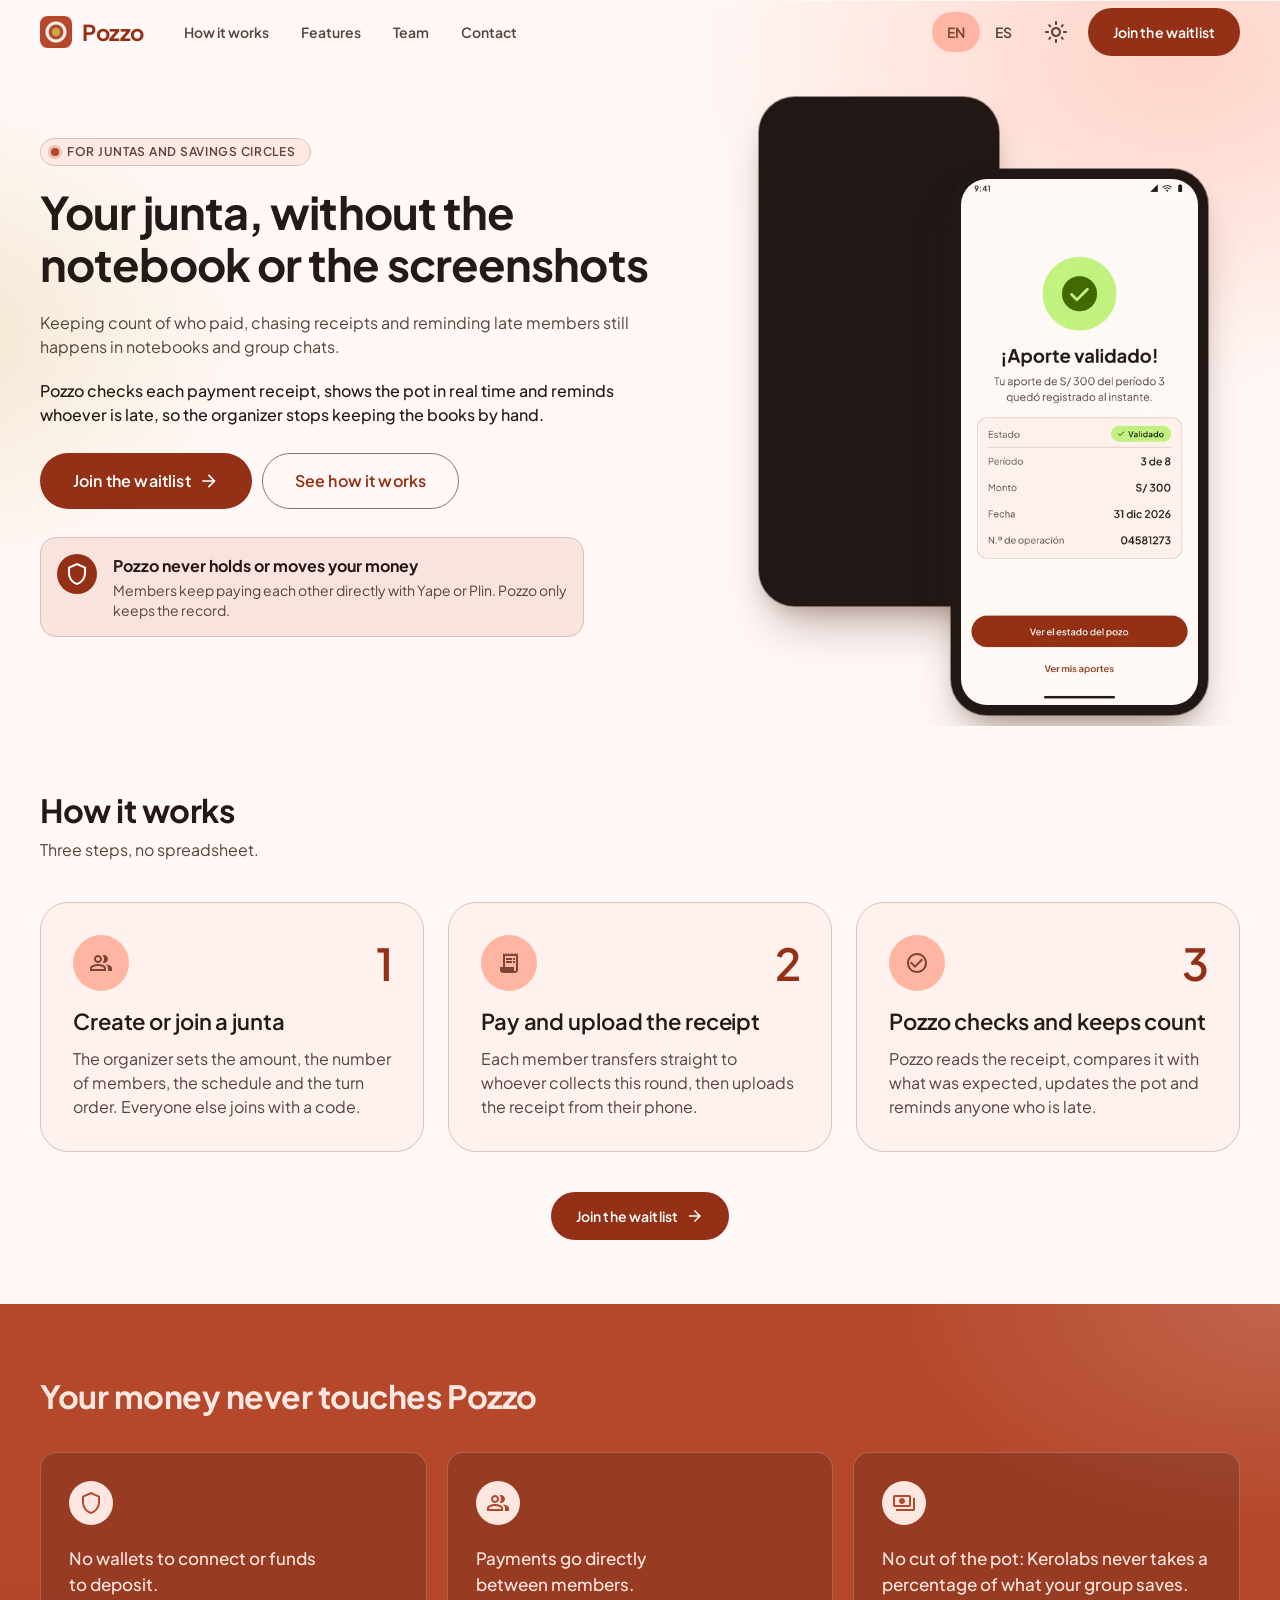
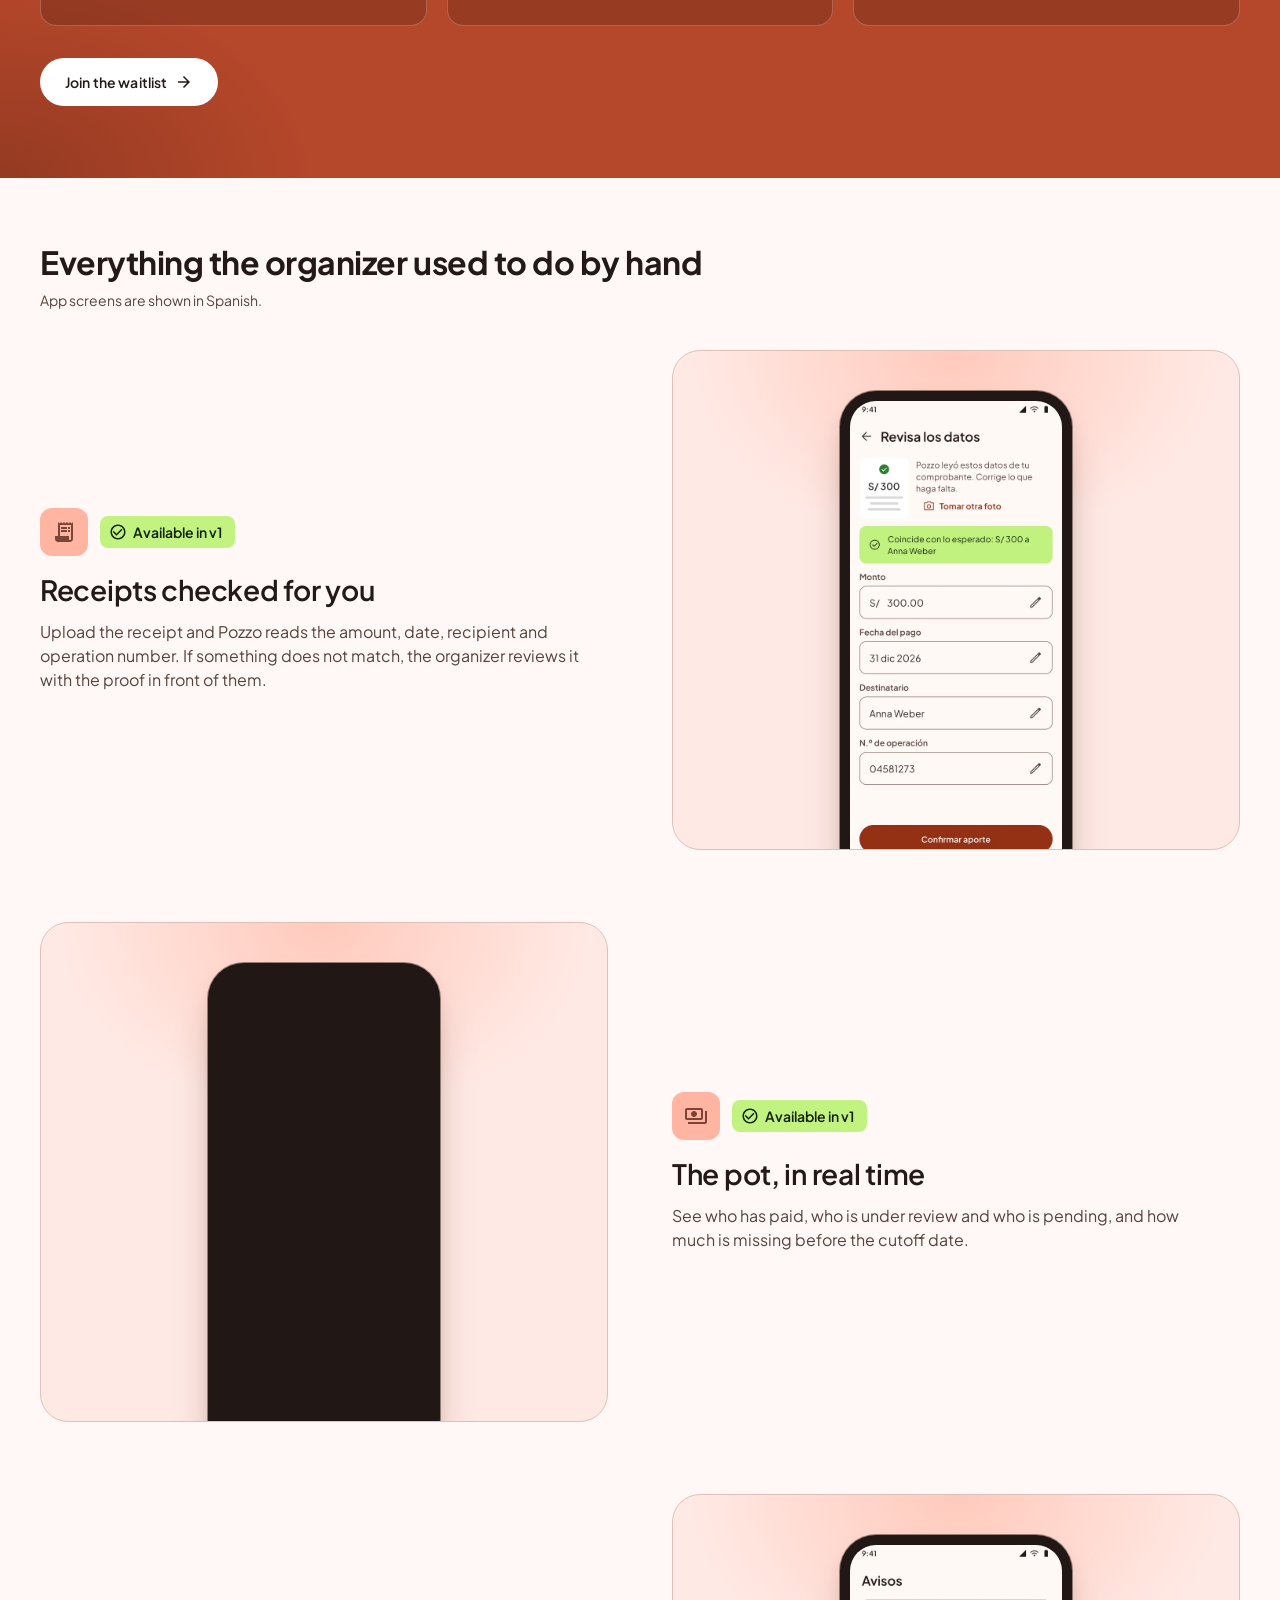
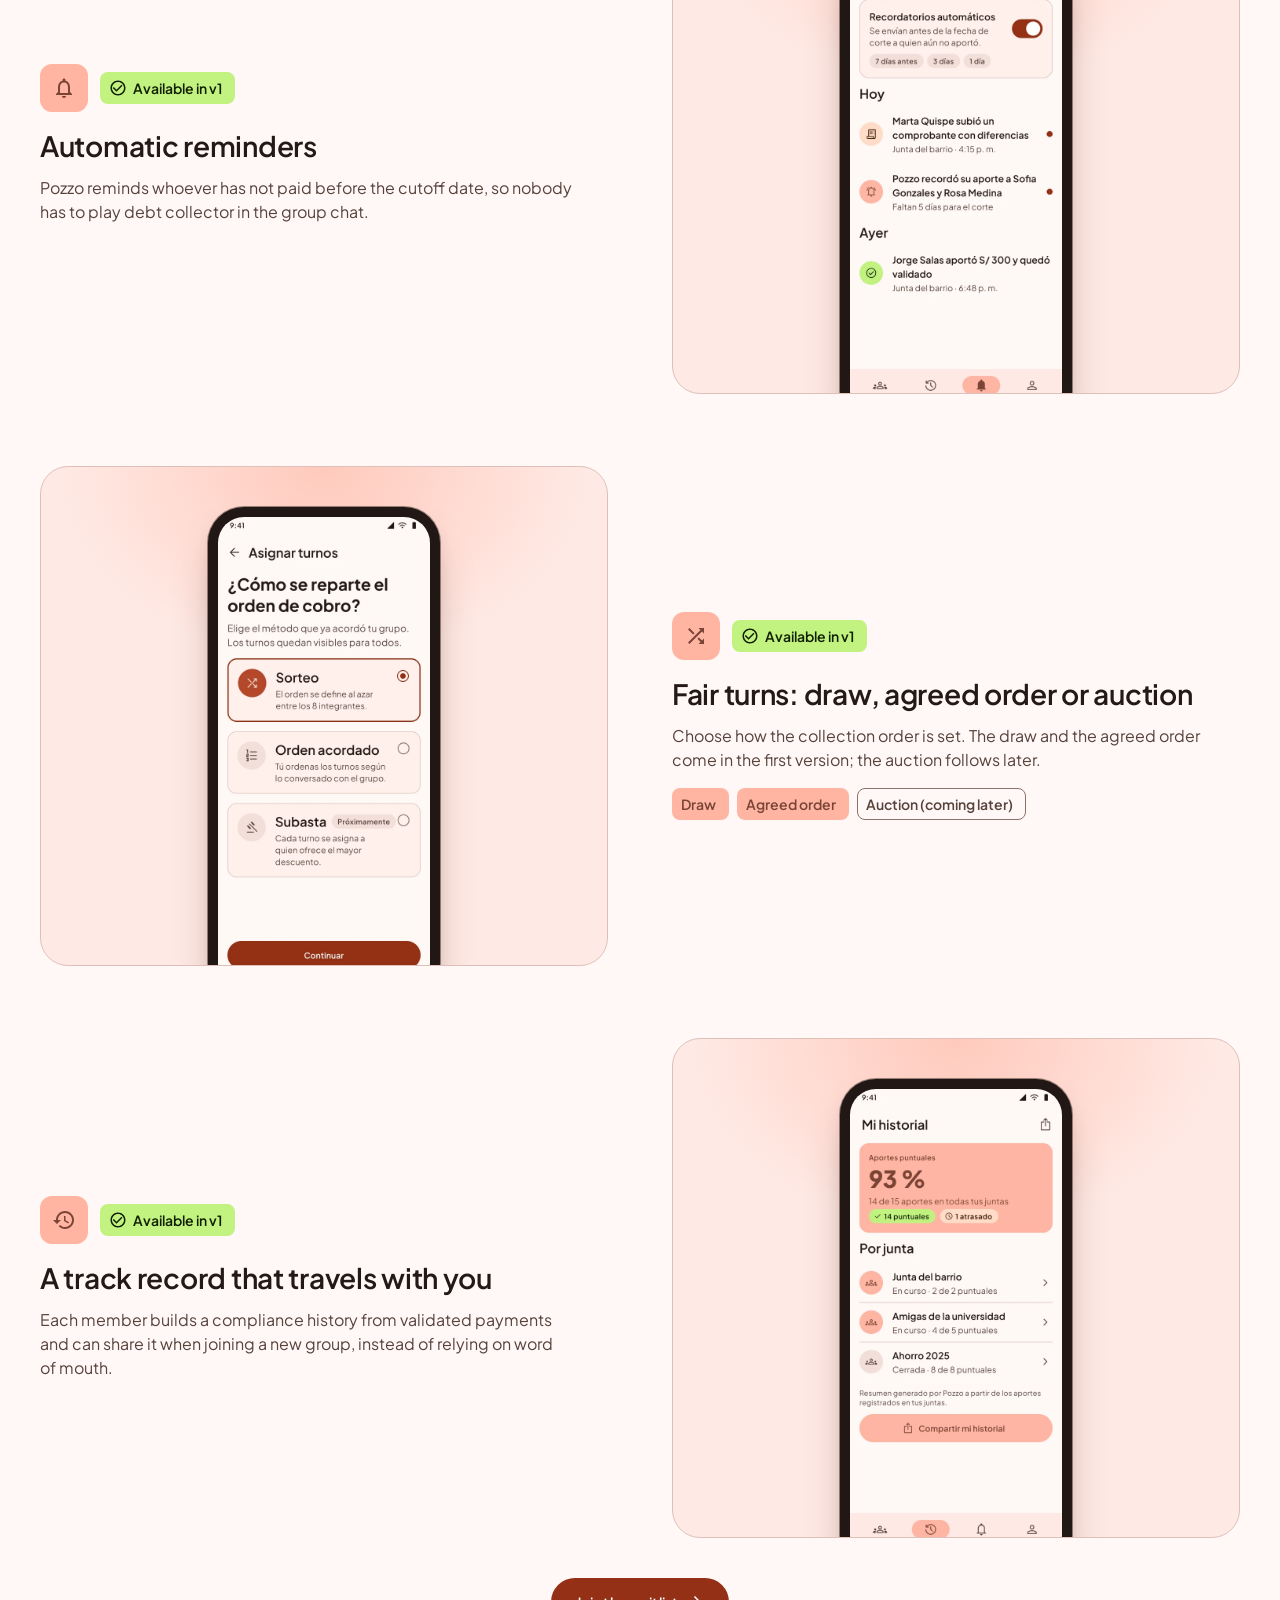
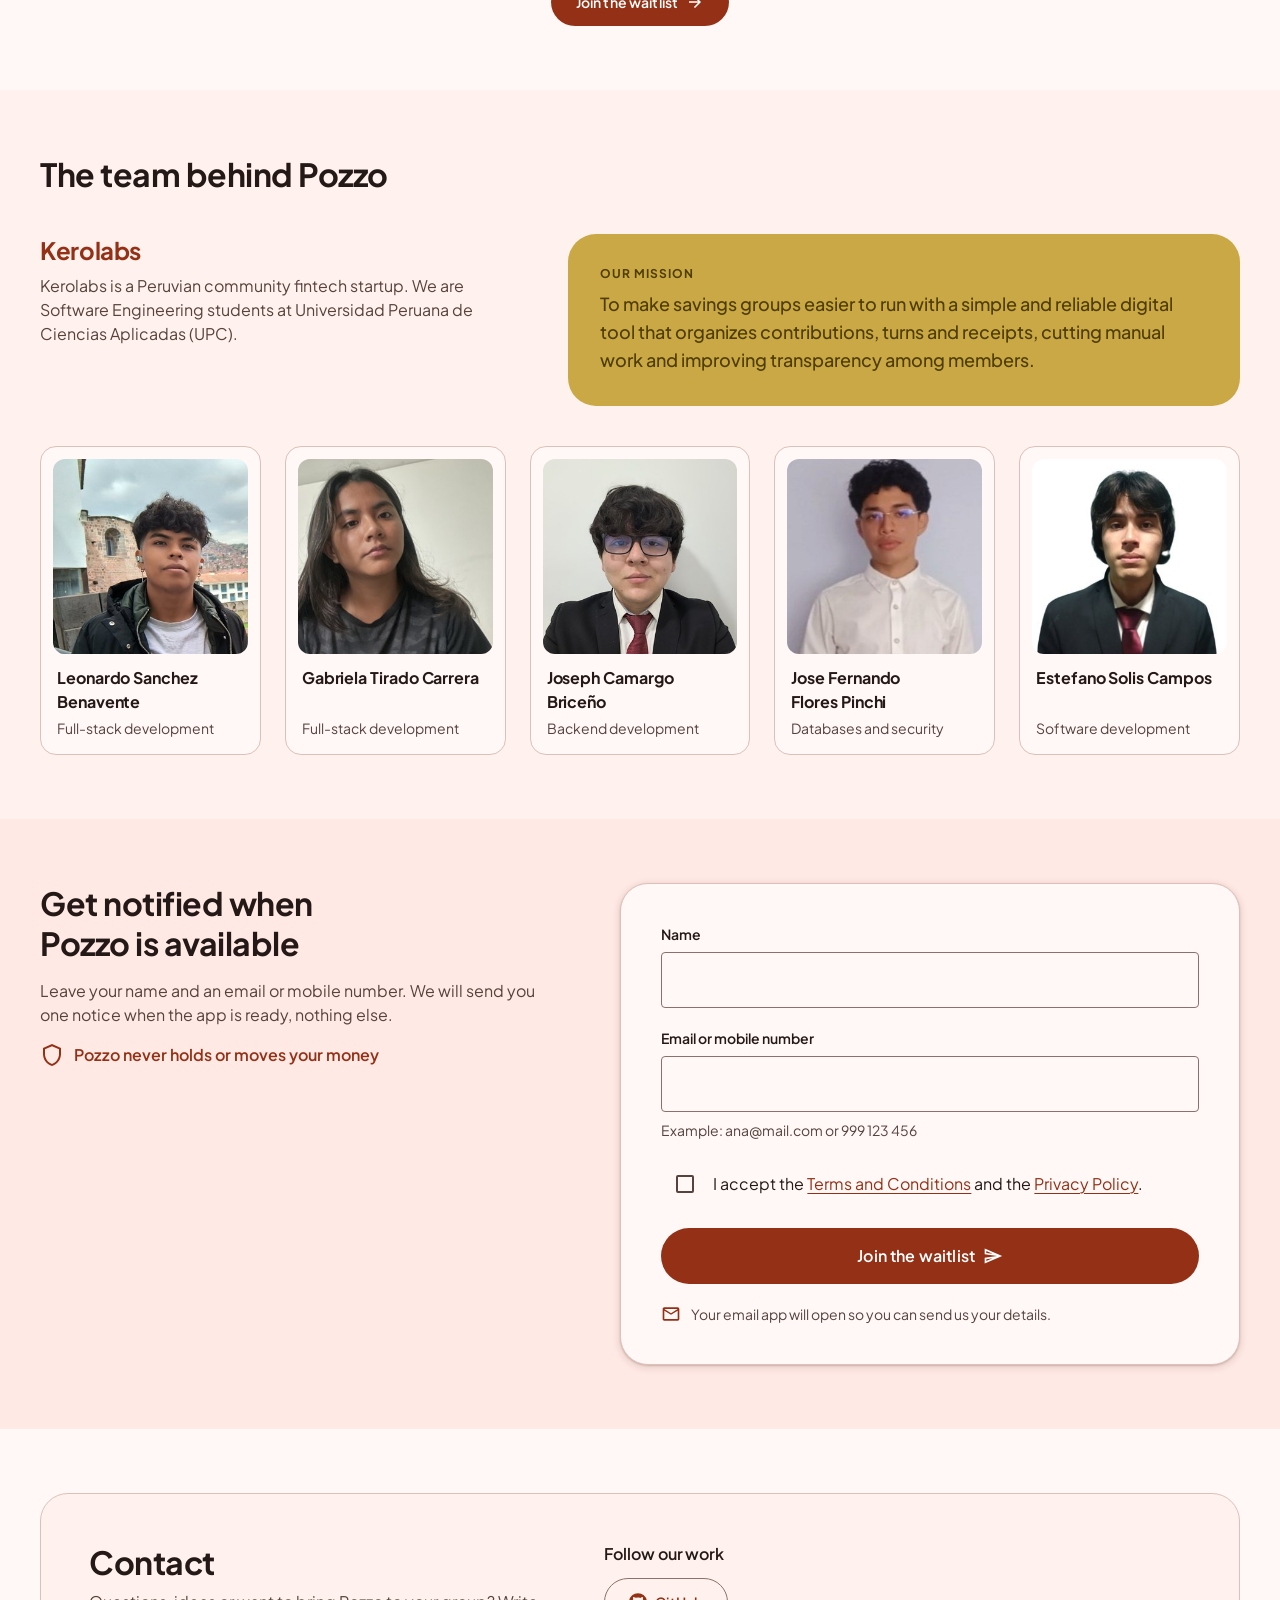
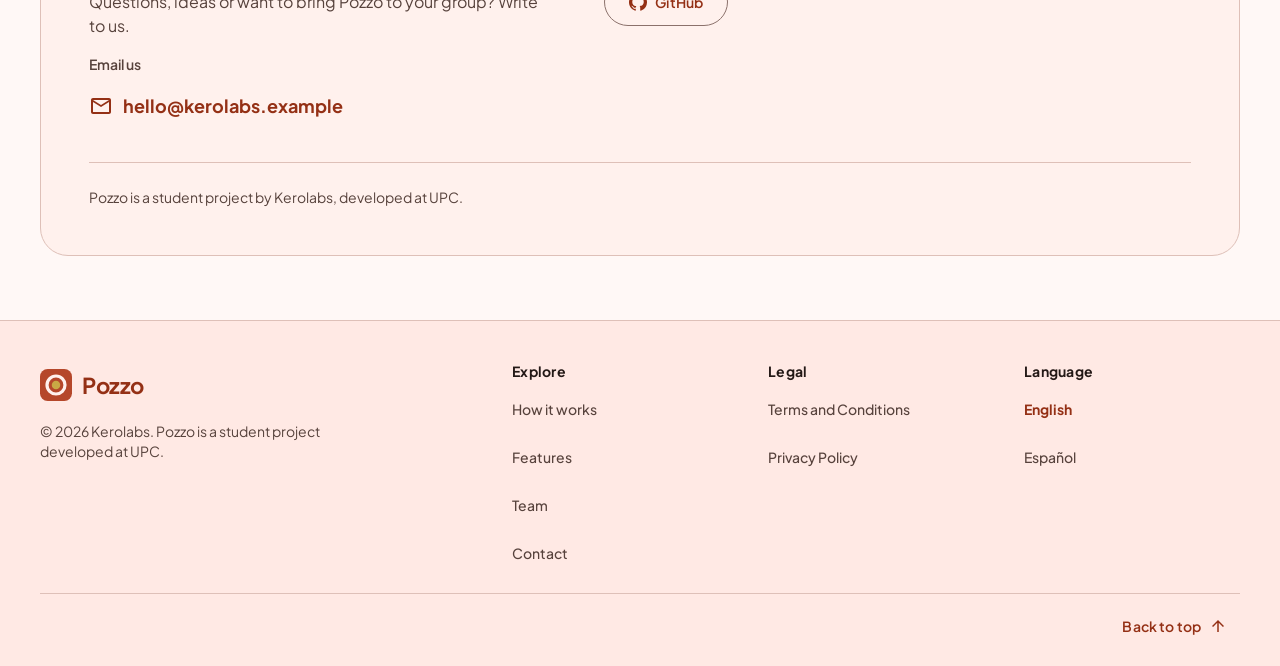
==== index.html @ c1127d47 "feat: include idex context and privacy content" ====
<!doctype html>
<html lang="en-US">
<head>
  <meta charset="utf-8">
  <meta name="viewport" content="width=device-width, initial-scale=1">
  <title>Pozzo</title>
  <meta name="description" content="Pozzo checks payment receipts, shows the pot in real time and reminds whoever is late.">
  <meta name="robots" content="index,follow">
  <meta name="theme-color" content="#FFF8F6" media="(prefers-color-scheme: light)">
  <meta name="theme-color" content="#1B110E" media="(prefers-color-scheme: dark)">
  <link rel="icon" type="image/png" sizes="32x32" href="./assets/img/favicon-32.png?v=2">
  <link rel="shortcut icon" type="image/png" href="./assets/img/favicon-32.png?v=2">
  <link rel="apple-touch-icon" href="./assets/img/apple-touch-icon.png?v=2">
  <link rel="preload" href="./assets/fonts/plus-jakarta-sans-latin-400-normal.woff2" as="font" type="font/woff2" crossorigin>
  <link rel="preload" href="./assets/fonts/plus-jakarta-sans-latin-700-normal.woff2" as="font" type="font/woff2" crossorigin>
  <link rel="stylesheet" href="./assets/css/app.css">
  <script>
    (() => {
      const root = document.documentElement;
      root.classList.add("js");
      try {
        const savedTheme = localStorage.getItem("pozzo-theme");
        if (savedTheme === "light" || savedTheme === "dark") {
          root.setAttribute("data-theme", savedTheme);
        }
      } catch {}
    })();
  </script>
  <script src="./js/app.js" defer></script>
</head>

<body class="has-sticky-cta">
  <svg class="sprite" xmlns="http://www.w3.org/2000/svg" aria-hidden="true" focusable="false">
    <symbol id="i-menu" viewBox="0 0 24 24"><path d="M3 18h18v-2H3v2zm0-5h18v-2H3v2zm0-7v2h18V6H3z"/></symbol>
    <symbol id="i-close" viewBox="0 0 24 24"><path d="M19 6.41 17.59 5 12 10.59 6.41 5 5 6.41 10.59 12 5 17.59 6.41 19 12 13.41 17.59 19 19 17.59 13.41 12z"/></symbol>
    <symbol id="i-light_mode" viewBox="0 0 24 24"><path d="M12 9c1.65 0 3 1.35 3 3s-1.35 3-3 3-3-1.35-3-3 1.35-3 3-3m0-2c-2.76 0-5 2.24-5 5s2.24 5 5 5 5-2.24 5-5-2.24-5-5-5zM2 13h2c.55 0 1-.45 1-1s-.45-1-1-1H2c-.55 0-1 .45-1 1s.45 1 1 1zm18 0h2c.55 0 1-.45 1-1s-.45-1-1-1h-2c-.55 0-1 .45-1 1s.45 1 1 1zM11 2v2c0 .55.45 1 1 1s1-.45 1-1V2c0-.55-.45-1-1-1s-1 .45-1 1zm0 18v2c0 .55.45 1 1 1s1-.45 1-1v-2c0-.55-.45-1-1-1s-1 .45-1 1zM5.99 4.58c-.39-.39-1.03-.39-1.41 0-.39.39-.39 1.03 0 1.41l1.06 1.06c.39.39 1.03.39 1.41 0s.39-1.03 0-1.41L5.99 4.58zm12.37 12.37c-.39-.39-1.03-.39-1.41 0-.39.39-.39 1.03 0 1.41l1.06 1.06c.39.39 1.03.39 1.41 0 .39-.39.39-1.03 0-1.41l-1.06-1.06zm1.06-10.96c.39-.39.39-1.03 0-1.41-.39-.39-1.03-.39-1.41 0l-1.06 1.06c-.39.39-.39 1.03 0 1.41s1.03.39 1.41 0l1.06-1.06zM7.05 18.36c.39-.39.39-1.03 0-1.41-.39-.39-1.03-.39-1.41 0l-1.06 1.06c-.39.39-.39 1.03 0 1.41s1.03.39 1.41 0l1.06-1.06z"/></symbol>
    <symbol id="i-dark-mode" viewBox="0 0 24 24"><path d="M12 3c-4.97 0-9 4.03-9 9s4.03 9 9 9 9-4.03 9-9c0-.46-.04-.92-.1-1.36-.98 1.37-2.58 2.26-4.4 2.26-2.98 0-5.4-2.42-5.4-5.4 0-1.81.89-3.42 2.26-4.4-.44-.06-.9-.1-1.36-.1z"/></symbol>
    <symbol id="i-contrast" viewBox="0 0 24 24"><path d="M12 22C6.48 22 2 17.52 2 12S6.48 2 12 2s10 4.48 10 10-4.48 10-10 10zm0-2V4c-4.42 0-8 3.58-8 8s3.58 8 8 8z"/></symbol>
    <symbol id="i-check" viewBox="0 0 24 24"><path d="M16.59 7.58 10 14.17l-3.59-3.58L5 12l5 5 8-8zM12 2C6.48 2 2 6.48 2 12s4.48 10 10 10 10-4.48 10-10S17.52 2 12 2zm0 18c-4.42 0-8-3.58-8-8s3.58-8 8-8 8 3.58 8 8-3.58 8-8 8z"/></symbol>
    <symbol id="i-group" viewBox="0 0 24 24"><path d="M16.67 13.13C18.04 14.06 19 15.32 19 17v3h4v-3c0-2.18-3.57-3.47-6.33-3.87zM15 12c2.21 0 4-1.79 4-4s-1.79-4-4-4c-.47 0-.91.1-1.33.24C14.5 5.27 15 6.58 15 8s-.5 2.73-1.33 3.76c.42.14.86.24 1.33.24zm-6 0c2.21 0 4-1.79 4-4s-1.79-4-4-4-4 1.79-4 4 1.79 4 4 4zm0-6c1.1 0 2 .9 2 2s-.9 2-2 2-2-.9-2-2 .9-2 2-2zm0 7c-2.67 0-8 1.34-8 4v3h16v-3c0-2.66-5.33-4-8-4zm6 5H3v-.99C3.2 16.29 6.3 15 9 15s5.8 1.29 6 2v1z"/></symbol>
    <symbol id="i-receipt" viewBox="0 0 24 24"><path d="M19.5 3.5 18 2l-1.5 1.5L15 2l-1.5 1.5L12 2l-1.5 1.5L9 2 7.5 3.5 6 2v14H3v3c0 1.66 1.34 3 3 3h12c1.66 0 3-1.34 3-3V2l-1.5 1.5zM19 19c0 .55-.45 1-1 1s-1-.45-1-1v-3H8V5h11v14z"/><path d="M9 7h6v2H9zm7 0h2v2h-2zm-7 3h6v2H9zm7 0h2v2h-2z"/></symbol>
    <symbol id="i-shield" viewBox="0 0 24 24"><path d="M12 1 3 5v6c0 5.55 3.84 10.74 9 12 5.16-1.26 9-6.45 9-12V5l-9-4zm7 10c0 4.52-2.98 8.69-7 9.93-4.02-1.24-7-5.41-7-9.93V6.3l7-3.11 7 3.11V11z"/></symbol>
    <symbol id="i-payments" viewBox="0 0 24 24"><path d="M19 14V6c0-1.1-.9-2-2-2H3c-1.1 0-2 .9-2 2v8c0 1.1.9 2 2 2h14c1.1 0 2-.9 2-2zm-2 0H3V6h14v8zm-7-7c-1.66 0-3 1.34-3 3s1.34 3 3 3 3-1.34 3-3-1.34-3-3-3zm13 0v11c0 1.1-.9 2-2 2H4v-2h17V7h2z"/></symbol>
    <symbol id="i-notifications" viewBox="0 0 24 24"><path d="M12 22c1.1 0 2-.9 2-2h-4c0 1.1.89 2 2 2zm6-6v-5c0-3.07-1.64-5.64-4.5-6.32V4c0-.83-.67-1.5-1.5-1.5s-1.5.67-1.5 1.5v.68C7.63 5.36 6 7.92 6 11v5l-2 2v1h16v-1l-2-2zm-2 1H8v-6c0-2.48 1.51-4.5 4-4.5s4 2.02 4 4.5v6z"/></symbol>
    <symbol id="i-shuffle" viewBox="0 0 24 24"><path d="M10.59 9.17 5.41 4 4 5.41l5.17 5.17 1.42-1.41zM14.5 4l2.04 2.04L4 18.59 5.41 20 17.96 7.46 20 9.5V4h-5.5zm.33 9.41-1.41 1.41 3.13 3.13L14.5 20H20v-5.5l-2.04 2.04-3.13-3.13z"/></symbol>
    <symbol id="i-history" viewBox="0 0 24 24"><path d="M13 3c-4.97 0-9 4.03-9 9H1l3.89 3.89.07.14L9 12H6c0-3.87 3.13-7 7-7s7 3.13 7 7-3.13 7-7 7c-1.93 0-3.68-.79-4.94-2.06l-1.42 1.42C8.27 19.99 10.51 21 13 21c4.97 0 9-4.03 9-9s-4.03-9-9-9zm-1 5v5l4.28 2.54.72-1.21-3.5-2.08V8H12z"/></symbol>
    <symbol id="i-arrow" viewBox="0 0 24 24"><path d="M12 4l-1.41 1.41L16.17 11H4v2h12.17l-5.58 5.59L12 20l8-8z"/></symbol>
    <symbol id="i-mail" viewBox="0 0 24 24"><path d="M20 4H4c-1.1 0-1.99.9-1.99 2L2 18c0 1.1.9 2 2 2h16c1.1 0 2-.9 2-2V6c0-1.1-.9-2-2-2zm0 14H4V8l8 5 8-5v10zm-8-7L4 6h16l-8 5z"/></symbol>
    <symbol id="i-send" viewBox="0 0 24 24"><path d="M4.01 6.03l7.51 3.22-7.52-1 .01-2.22m7.5 8.72L4 17.97v-2.22l7.51-1M2.01 3L2 10l15 2-15 2 .01 7L23 12 2.01 3z"/></symbol>
    <symbol id="i-error" viewBox="0 0 24 24"><path d="M11 15h2v2h-2zm0-8h2v6h-2zm.99-5C6.47 2 2 6.48 2 12s4.47 10 9.99 10C17.52 22 22 17.52 22 12S17.52 2 11.99 2zM12 20c-4.42 0-8-3.58-8-8s3.58-8 8-8 8 3.58 8 8-3.58 8-8 8z"/></symbol>
    <symbol id="i-github" viewBox="0 0 24 24"><path d="M12 .3a12 12 0 0 0-3.79 23.39c.6.11.82-.26.82-.58v-2.04c-3.34.72-4.04-1.61-4.04-1.61-.55-1.39-1.33-1.76-1.33-1.76-1.09-.74.08-.73.08-.73 1.2.08 1.84 1.24 1.84 1.24 1.07 1.83 2.81 1.3 3.5 1 .11-.78.42-1.31.76-1.61-2.67-.3-5.47-1.33-5.47-5.93 0-1.31.47-2.38 1.24-3.22-.13-.3-.54-1.52.11-3.18 0 0 1-.32 3.3 1.23A11.5 11.5 0 0 1 12 6.1c1.02 0 2.04.14 3 .41 2.28-1.55 3.29-1.23 3.29-1.23.65 1.66.24 2.88.12 3.18.77.84 1.23 1.91 1.23 3.22 0 4.61-2.81 5.63-5.48 5.92.42.36.81 1.1.81 2.22v3.29c0 .32.21.69.83.57A12 12 0 0 0 12 .3z"/></symbol>
  </svg>
  <a class="skip-link" href="#main" data-i18n="a11y.skip">Skip to content</a>

  <header class="app-bar" data-app-bar data-scrolled="false">
    <div class="container app-bar__inner">
      <a class="brand" href="#top" aria-label="Pozzo">
        <img class="brand__mark" src="./assets/img/logo.svg" width="40" height="40" alt="">
        <span class="brand__word">Pozzo</span>
      </a>
      <div class="app-bar__menu" id="site-menu" data-menu data-open="false">
        <nav class="primary-nav" data-i18n-aria-label="a11y.mainNav" aria-label="Main navigation">
          <ul>
            <li><a href="#how" data-i18n="nav.how">How it works</a></li>
            <li><a href="#features" data-i18n="nav.features">Features</a></li>
            <li><a href="#team" data-i18n="nav.team">Team</a></li>
            <li><a href="#contact" data-i18n="nav.contact">Contact</a></li>
          </ul>
        </nav>
        <div class="app-bar__tools">
          <div class="lang-switch" role="group" aria-label="Language">
            <a href="#" data-lang="en" lang="en-US" aria-current="true">EN</a>
            <a href="#" data-lang="es" lang="es-419">ES</a>
          </div>
          <button type="button" class="icon-btn theme-toggle" data-theme-toggle data-state="light" aria-label="Theme">
            <svg class="icon theme-toggle__icon theme-toggle__icon--light" aria-hidden="true"><use href="#i-light_mode"></use></svg>
            <svg class="icon theme-toggle__icon theme-toggle__icon--dark" aria-hidden="true"><use href="#i-dark-mode"></use></svg>
          </button>
        </div>
      </div>
      <a class="btn btn-filled app-bar__cta" href="#join">
        <span class="cta-full" data-i18n="cta.join">Join the waitlist</span>
        <span class="cta-short" data-i18n="cta.joinShort">Waitlist</span>
      </a>
      <button type="button" class="icon-btn menu-btn" data-menu-toggle aria-expanded="false" aria-controls="site-menu" data-i18n-aria-label="a11y.menu" aria-label="Menu">
        <svg class="icon menu-btn__open" aria-hidden="true"><use href="#i-menu"></use></svg>
        <svg class="icon menu-btn__close" aria-hidden="true"><use href="#i-close"></use></svg>
      </button>
    </div>
  </header>

  <main id="main" class="main--overlap" tabindex="-1">

    <section class="hero" id="top" aria-labelledby="hero-title">
      <div class="hero__glow" aria-hidden="true"></div>
      <div class="container hero__grid">
        <div class="hero__copy">
          <p class="eyebrow">
            <span class="eyebrow__dot" aria-hidden="true"></span>
            <span data-i18n="hero.eyebrow">For juntas and savings circles</span>
          </p>
          <h1 class="display" id="hero-title" data-i18n="hero.title">Your junta, without the notebook or the screenshots</h1>
          <p class="hero__problem" data-i18n="hero.problem">Keeping count of who paid, chasing receipts and reminding late members still happens in notebooks and group chats.</p>
          <p class="hero__solution" data-i18n="hero.solution">Pozzo checks each payment receipt, shows the pot in real time and reminds whoever is late, so the organizer stops keeping the books by hand.</p>
          <div class="hero__actions">
            <a class="btn btn-filled btn--lg" href="#join">
              <span data-i18n="cta.join">Join the waitlist</span>
              <svg class="icon" aria-hidden="true"><use href="#i-arrow"></use></svg>
            </a>
            <a class="btn btn-outlined btn--lg" href="#how">
              <span data-i18n="cta.how">See how it works</span>
            </a>
          </div>
          <div class="callout" role="note">
            <span class="callout__icon"><svg class="icon" aria-hidden="true"><use href="#i-shield"></use></svg></span>
            <div class="callout__body">
              <p class="callout__title" data-i18n="hero.nomoney.title">Pozzo never holds or moves your money</p>
              <p class="callout__text" data-i18n="hero.nomoney.text">Members keep paying each other directly with Yape or Plin. Pozzo only keeps the record.</p>
            </div>
          </div>
        </div>
        <div class="hero__visual">
          <div class="hero__phones">
            <div class="phone phone--back">
              <picture class="phone__screen img-light">
                <source type="image/webp" srcset="./assets/img/app/pot-status-360.webp 360w, ./assets/img/app/pot-status.webp 540w" sizes="(min-width: 840px) 240px, 176px">
                <img src="./assets/img/app/pot-status.png" srcset="./assets/img/app/pot-status-360.png 360w, ./assets/img/app/pot-status.png 540w" sizes="(min-width: 840px) 240px, 176px" width="540" height="1200" alt="Pozzo app" loading="eager" fetchpriority="high" decoding="async">
              </picture>
              <picture class="phone__screen img-dark">
                <source type="image/webp" srcset="./assets/img/app/pot-status-dark-360.webp 360w, ./assets/img/app/pot-status-dark.webp 540w" sizes="(min-width: 840px) 240px, 176px">
                <img src="./assets/img/app/pot-status-dark.png" srcset="./assets/img/app/pot-status-dark-360.png 360w, ./assets/img/app/pot-status-dark.png 540w" sizes="(min-width: 840px) 240px, 176px" width="540" height="1200" alt="Pozzo app" loading="lazy" decoding="async">
              </picture>
            </div>
            <div class="phone phone--front">
              <picture class="phone__screen">
                <source type="image/webp" srcset="./assets/img/app/payment-validated-360.webp 360w, ./assets/img/app/payment-validated.webp 540w" sizes="(min-width: 840px) 260px, 176px">
                <img src="./assets/img/app/payment-validated.png" srcset="./assets/img/app/payment-validated-360.png 360w, ./assets/img/app/payment-validated.png 540w" sizes="(min-width: 840px) 260px, 176px" width="540" height="1200" alt="Pozzo app" loading="eager" decoding="async">
              </picture>
            </div>
          </div>
        </div>
      </div>
    </section>

    <section class="section" id="how" aria-labelledby="how-title">
      <div class="container">
        <header class="section-head">
          <h2 id="how-title" data-i18n="how.title">How it works</h2>
          <p class="section-head__intro" data-i18n="how.intro">Three steps, no spreadsheet.</p>
        </header>
        <ol class="steps">
          <li class="step">
            <div class="step__top">
              <span class="step__icon"><svg class="icon" aria-hidden="true"><use href="#i-group"></use></svg></span>
              <span class="step__num" aria-hidden="true">1</span>
            </div>
            <h3 class="step__title" data-i18n="how.step1.title">Create or join a junta</h3>
            <p data-i18n="how.step1.text">The organizer sets the amount, the number of members, the schedule and the turn order. Everyone else joins with a code.</p>
          </li>
          <li class="step">
            <div class="step__top">
              <span class="step__icon"><svg class="icon" aria-hidden="true"><use href="#i-receipt"></use></svg></span>
              <span class="step__num" aria-hidden="true">2</span>
            </div>
            <h3 class="step__title" data-i18n="how.step2.title">Pay and upload the receipt</h3>
            <p data-i18n="how.step2.text">Each member transfers straight to whoever collects this round, then uploads the receipt from their phone.</p>
          </li>
          <li class="step">
            <div class="step__top">
              <span class="step__icon"><svg class="icon" aria-hidden="true"><use href="#i-check"></use></svg></span>
              <span class="step__num" aria-hidden="true">3</span>
            </div>
            <h3 class="step__title" data-i18n="how.step3.title">Pozzo checks and keeps count</h3>
            <p data-i18n="how.step3.text">Pozzo reads the receipt, compares it with what was expected, updates the pot and reminds anyone who is late.</p>
          </li>
        </ol>
        <div class="section-cta">
          <a class="btn btn-filled" href="#join">
            <span data-i18n="cta.join">Join the waitlist</span>
            <svg class="icon" aria-hidden="true"><use href="#i-arrow"></use></svg>
          </a>
        </div>
      </div>
    </section>

    <section class="band" id="trust" aria-labelledby="trust-title">
      <div class="container band__inner">
        <h2 id="trust-title" data-i18n="trust.title">Your money never touches Pozzo</h2>
        <ul class="trust-points">
          <li class="trust-point">
            <span class="trust-point__icon"><svg class="icon" aria-hidden="true"><use href="#i-shield"></use></svg></span>
            <p data-i18n="trust.point1">No wallets to connect or funds to deposit.</p>
          </li>
          <li class="trust-point">
            <span class="trust-point__icon"><svg class="icon" aria-hidden="true"><use href="#i-group"></use></svg></span>
            <p data-i18n="trust.point2">Payments go directly between members.</p>
          </li>
          <li class="trust-point">
            <span class="trust-point__icon"><svg class="icon" aria-hidden="true"><use href="#i-payments"></use></svg></span>
            <p data-i18n="trust.point3">No cut of the pot: Kerolabs never takes a percentage of what your group saves.</p>
          </li>
        </ul>
        <div class="section-cta section-cta--start">
          <a class="btn btn-inverse" href="#join">
            <span data-i18n="cta.join">Join the waitlist</span>
            <svg class="icon" aria-hidden="true"><use href="#i-arrow"></use></svg>
          </a>
        </div>
      </div>
    </section>

    <section class="section" id="features" aria-labelledby="features-title">
      <div class="container">
        <header class="section-head">
          <h2 id="features-title" data-i18n="features.title">Everything the organizer used to do by hand</h2>
          <p class="section-head__intro section-head__note" data-i18n="features.caption">App screens are shown in Spanish.</p>
        </header>
        <div class="features">
          <article class="feature">
            <div class="feature__copy">
              <div class="feature__meta">
                <span class="feature__icon"><svg class="icon" aria-hidden="true"><use href="#i-receipt"></use></svg></span>
                <span class="chip chip--success">
                  <svg class="icon" aria-hidden="true"><use href="#i-check"></use></svg>
                  <span data-i18n="features.tag.v1">Available in v1</span>
                </span>
              </div>
              <h3 class="feature__title" data-i18n="features.receipts.title">Receipts checked for you</h3>
              <p class="feature__text" data-i18n="features.receipts.text">Upload the receipt and Pozzo reads the amount, date, recipient and operation number. If something does not match, the organizer reviews it with the proof in front of them.</p>
            </div>
            <div class="feature__stage">
              <div class="phone">
                <picture class="phone__screen">
                  <source type="image/webp" srcset="./assets/img/app/receipt-check-360.webp 360w, ./assets/img/app/receipt-check.webp 540w">
                  <img src="./assets/img/app/receipt-check.png" width="540" height="1200" alt="Pozzo app" loading="lazy" decoding="async">
                </picture>
              </div>
            </div>
          </article>
          <article class="feature">
            <div class="feature__copy">
              <div class="feature__meta">
                <span class="feature__icon"><svg class="icon" aria-hidden="true"><use href="#i-payments"></use></svg></span>
                <span class="chip chip--success">
                  <svg class="icon" aria-hidden="true"><use href="#i-check"></use></svg>
                  <span data-i18n="features.tag.v1">Available in v1</span>
                </span>
              </div>
              <h3 class="feature__title" data-i18n="features.pot.title">The pot, in real time</h3>
              <p class="feature__text" data-i18n="features.pot.text">See who has paid, who is under review and who is pending, and how much is missing before the cutoff date.</p>
            </div>
            <div class="feature__stage">
              <div class="phone">
                <picture class="phone__screen img-light">
                  <source type="image/webp" srcset="./assets/img/app/pot-status-360.webp 360w, ./assets/img/app/pot-status.webp 540w">
                  <img src="./assets/img/app/pot-status.png" width="540" height="1200" alt="Pozzo app" loading="lazy" decoding="async">
                </picture>
                <picture class="phone__screen img-dark">
                  <source type="image/webp" srcset="./assets/img/app/pot-status-dark-360.webp 360w, ./assets/img/app/pot-status-dark.webp 540w">
                  <img src="./assets/img/app/pot-status-dark.png" width="540" height="1200" alt="Pozzo app" loading="lazy" decoding="async">
                </picture>
              </div>
            </div>
          </article>
          <article class="feature">
            <div class="feature__copy">
              <div class="feature__meta">
                <span class="feature__icon"><svg class="icon" aria-hidden="true"><use href="#i-notifications"></use></svg></span>
                <span class="chip chip--success">
                  <svg class="icon" aria-hidden="true"><use href="#i-check"></use></svg>
                  <span data-i18n="features.tag.v1">Available in v1</span>
                </span>
              </div>
              <h3 class="feature__title" data-i18n="features.reminders.title">Automatic reminders</h3>
              <p class="feature__text" data-i18n="features.reminders.text">Pozzo reminds whoever has not paid before the cutoff date, so nobody has to play debt collector in the group chat.</p>
            </div>
            <div class="feature__stage">
              <div class="phone">
                <picture class="phone__screen">
                  <source type="image/webp" srcset="./assets/img/app/reminders-360.webp 360w, ./assets/img/app/reminders.webp 540w">
                  <img src="./assets/img/app/reminders.png" width="540" height="1200" alt="Pozzo app" loading="lazy" decoding="async">
                </picture>
              </div>
            </div>
          </article>
          <article class="feature">
            <div class="feature__copy">
              <div class="feature__meta">
                <span class="feature__icon"><svg class="icon" aria-hidden="true"><use href="#i-shuffle"></use></svg></span>
                <span class="chip chip--success">
                  <svg class="icon" aria-hidden="true"><use href="#i-check"></use></svg>
                  <span data-i18n="features.tag.v1">Available in v1</span>
                </span>
              </div>
              <h3 class="feature__title" data-i18n="features.turns.title">Fair turns: draw, agreed order or auction</h3>
              <p class="feature__text" data-i18n="features.turns.text">Choose how the collection order is set. The draw and the agreed order come in the first version; the auction follows later.</p>
              <ul class="chips">
                <li class="chip chip--tonal"><span data-i18n="features.turns.chip.draw">Draw</span></li>
                <li class="chip chip--tonal"><span data-i18n="features.turns.chip.agreed">Agreed order</span></li>
                <li class="chip chip--outlined"><span data-i18n="features.turns.chip.auction">Auction (coming later)</span></li>
              </ul>
            </div>
            <div class="feature__stage">
              <div class="phone">
                <picture class="phone__screen">
                  <source type="image/webp" srcset="./assets/img/app/turns-method-360.webp 360w, ./assets/img/app/turns-method.webp 540w">
                  <img src="./assets/img/app/turns-method.png" width="540" height="1200" alt="Pozzo app" loading="lazy" decoding="async">
                </picture>
              </div>
            </div>
          </article>
          <article class="feature">
            <div class="feature__copy">
              <div class="feature__meta">
                <span class="feature__icon"><svg class="icon" aria-hidden="true"><use href="#i-history"></use></svg></span>
                <span class="chip chip--success">
                  <svg class="icon" aria-hidden="true"><use href="#i-check"></use></svg>
                  <span data-i18n="features.tag.v1">Available in v1</span>
                </span>
              </div>
              <h3 class="feature__title" data-i18n="features.history.title">A track record that travels with you</h3>
              <p class="feature__text" data-i18n="features.history.text">Each member builds a compliance history from validated payments and can share it when joining a new group, instead of relying on word of mouth.</p>
            </div>
            <div class="feature__stage">
              <div class="phone">
                <picture class="phone__screen">
                  <source type="image/webp" srcset="./assets/img/app/history-360.webp 360w, ./assets/img/app/history.webp 540w">
                  <img src="./assets/img/app/history.png" width="540" height="1200" alt="Pozzo app" loading="lazy" decoding="async">
                </picture>
              </div>
            </div>
          </article>
        </div>
        <div class="section-cta">
          <a class="btn btn-filled" href="#join">
            <span data-i18n="cta.join">Join the waitlist</span>
            <svg class="icon" aria-hidden="true"><use href="#i-arrow"></use></svg>
          </a>
        </div>
      </div>
    </section>

    <section class="section section--tint" id="team" aria-labelledby="team-title">
      <div class="container">
        <header class="section-head">
          <h2 id="team-title" data-i18n="team.title">The team behind Pozzo</h2>
        </header>
        <div class="team-intro">
          <div class="team-intro__about">
            <p class="team-intro__name">Kerolabs</p>
            <p data-i18n="team.about">Kerolabs is a Peruvian community fintech startup. We are Software Engineering students at Universidad Peruana de Ciencias Aplicadas (UPC).</p>
          </div>
          <div class="mission">
            <p class="mission__label" data-i18n="team.mission.label">Our mission</p>
            <p class="mission__text" data-i18n="team.mission.text">To make savings groups easier to run with a simple and reliable digital tool that organizes contributions, turns and receipts, cutting manual work and improving transparency among members.</p>
          </div>
        </div>
        <ul class="team-grid">
          <li class="team-card">
            <img class="team-card__photo" src="./assets/img/team/leonardo-sanchez.jpg" width="320" height="320" alt="Leonardo Sanchez Benavente" loading="lazy" decoding="async">
            <h3 class="team-card__name">Leonardo Sanchez Benavente</h3>
            <p class="team-card__role" data-i18n="team.role.leonardo">Full-stack development</p>
          </li>
          <li class="team-card">
            <img class="team-card__photo" src="./assets/img/team/gabriela-tirado.jpg" width="320" height="320" alt="Gabriela Tirado Carrera" loading="lazy" decoding="async">
            <h3 class="team-card__name">Gabriela Tirado Carrera</h3>
            <p class="team-card__role" data-i18n="team.role.gabriela">Full-stack development</p>
          </li>
          <li class="team-card">
            <img class="team-card__photo" src="./assets/img/team/joseph-camargo.jpg" width="320" height="320" alt="Joseph Camargo Briceño" loading="lazy" decoding="async">
            <h3 class="team-card__name">Joseph Camargo Briceño</h3>
            <p class="team-card__role" data-i18n="team.role.joseph">Backend development</p>
          </li>
          <li class="team-card">
            <img class="team-card__photo" src="./assets/img/team/jose-flores.jpg" width="320" height="320" alt="Jose Fernando Flores Pinchi" loading="lazy" decoding="async">
            <h3 class="team-card__name">Jose Fernando Flores Pinchi</h3>
            <p class="team-card__role" data-i18n="team.role.jose">Databases and security</p>
          </li>
          <li class="team-card">
            <img class="team-card__photo" src="./assets/img/team/estefano-solis.jpg" width="320" height="320" alt="Estefano Solis Campos" loading="lazy" decoding="async">
            <h3 class="team-card__name">Estefano Solis Campos</h3>
            <p class="team-card__role" data-i18n="team.role.estefano">Software development</p>
          </li>
        </ul>
      </div>
    </section>

    <section class="section join-section" id="join" aria-labelledby="join-title">
      <div class="container join">
        <div class="join__intro">
          <h2 id="join-title" data-i18n="join.title">Get notified when Pozzo is available</h2>
          <p class="join__text" data-i18n="join.text">Leave your name and an email or mobile number. We will send you one notice when the app is ready, nothing else.</p>
          <p class="join__note">
            <svg class="icon" aria-hidden="true"><use href="#i-shield"></use></svg>
            <span data-i18n="hero.nomoney.title">Pozzo never holds or moves your money</span>
          </p>
        </div>
        <div class="join__panel">
          <div class="join__live" aria-live="polite">
            <form class="waitlist-form" novalidate data-waitlist data-endpoint="" data-email="hello@kerolabs.example" data-subject="Pozzo waitlist">
              <div class="field">
                <label class="field__label" for="join-name" data-i18n="join.name.label">Name</label>
                <input class="field__input" id="join-name" name="name" type="text" autocomplete="name" maxlength="80" required aria-describedby="join-name-error">
                <p class="field__error" id="join-name-error" hidden>
                  <svg class="icon" aria-hidden="true"><use href="#i-error"></use></svg>
                  <span data-error-text></span>
                </p>
              </div>
              <div class="field">
                <label class="field__label" for="join-contact" data-i18n="join.contact.label">Email or mobile number</label>
                <input class="field__input" id="join-contact" name="contact" type="text" autocomplete="email" autocapitalize="none" spellcheck="false" maxlength="120" required aria-describedby="join-contact-error join-contact-helper">
                <p class="field__error" id="join-contact-error" hidden>
                  <svg class="icon" aria-hidden="true"><use href="#i-error"></use></svg>
                  <span data-error-text></span>
                </p>
                <p class="field__helper" id="join-contact-helper" data-i18n="join.contact.helper">Example: ana@mail.com or 999 123 456</p>
              </div>
              <div class="hp" aria-hidden="true">
                <label>Company<input type="text" name="company" tabindex="-1" autocomplete="off"></label>
              </div>
              <div class="field">
                <div class="check">
                  <input class="check__input" type="checkbox" id="join-consent" name="consent" required aria-describedby="join-consent-error">
                  <label class="check__label" for="join-consent"data-consent-text  data-i18n="join.consent" >
                      I accept the
                      <a href="./terms.html">Terms and Conditions</a>
                      and the
                      <a href="./privacy.html">Privacy Policy</a>.
                  </label>
                </div>
                <p class="field__error" id="join-consent-error" hidden>
                  <svg class="icon" aria-hidden="true"><use href="#i-error"></use></svg>
                  <span data-error-text></span>
                </p>
              </div>
              <p class="form-alert" role="alert" data-form-alert hidden>
                <svg class="icon" aria-hidden="true"><use href="#i-error"></use></svg>
                <span data-alert-text></span>
              </p>
              <button class="btn btn-filled btn--lg btn--block" type="submit" data-submit>
                <span data-submit-label data-i18n="cta.join">Join the waitlist</span>
                <svg class="icon" aria-hidden="true"><use href="#i-send"></use></svg>
              </button>
              <p class="form-note" role="status" data-mailto-status>
                <svg class="icon" aria-hidden="true"><use href="#i-mail"></use></svg>
                <span data-note-text data-i18n="join.mailto.note">Your email app will open so you can send us your details.</span>
              </p>
            </form>
            <div class="join-success" data-join-success hidden>
              <span class="join-success__icon"><svg class="icon" aria-hidden="true"><use href="#i-check"></use></svg></span>
              <h3 class="join-success__title" tabindex="-1" data-success-title data-i18n="join.success.title">You are on the list</h3>
              <p class="join-success__text" data-success-text></p>
            </div>
          </div>
        </div>
      </div>
    </section>

    <section class="section" id="contact" aria-labelledby="contact-title">
      <div class="container">
        <div class="contact">
          <div class="contact__main">
            <h2 id="contact-title" data-i18n="contact.title">Contact</h2>
            <p class="contact__text" data-i18n="contact.text">Questions, ideas or want to bring Pozzo to your group? Write to us.</p>
            <p class="contact__label" data-i18n="contact.email.label">Email us</p>
            <a class="contact__email" href="mailto:hello@kerolabs.example">
              <svg class="icon" aria-hidden="true"><use href="#i-mail"></use></svg>
              <span>hello@kerolabs.example</span>
            </a>
          </div>
          <div class="contact__social">
            <h3 class="contact__social-title" data-i18n="contact.social.title">Follow our work</h3>
            <ul class="social-list">
              <li>
                <a class="btn btn-outlined" href="https://github.com/kerolabs" target="_blank" rel="noopener noreferrer">
                  <svg class="icon" aria-hidden="true"><use href="#i-github"></use></svg>
                  <span>GitHub</span>
                </a>
              </li>
            </ul>
          </div>
          <p class="contact__student" data-i18n="contact.student">Pozzo is a student project by Kerolabs, developed at UPC.</p>
        </div>
      </div>
    </section>
  </main>

  <footer class="site-footer">
    <div class="container site-footer__grid">
      <div class="site-footer__brand">
        <a class="brand" href="#top" aria-label="Pozzo">
          <img class="brand__mark" src="./assets/img/logo.svg" width="40" height="40" alt="">
          <span class="brand__word">Pozzo</span>
        </a>
        <p class="site-footer__rights">
          © <span data-year></span> Kerolabs. <span data-i18n="footer.rights">Pozzo is a student project developed at UPC.</span>
        </p>
      </div>
      <nav class="footer-nav">
        <p class="footer-nav__title" data-i18n="footer.explore">Explore</p>
        <ul>
          <li><a href="#how" data-i18n="nav.how">How it works</a></li>
          <li><a href="#features" data-i18n="nav.features">Features</a></li>
          <li><a href="#team" data-i18n="nav.team">Team</a></li>
          <li><a href="#contact" data-i18n="nav.contact">Contact</a></li>
        </ul>
      </nav>

      <nav class="footer-nav">
  <p class="footer-nav__title" data-i18n="footer.legal">
    Legal
  </p>

  <ul>
    <li>
      <a href="./terms.html" data-i18n="footer.terms">
        Terms and Conditions
      </a>
    </li>

    <li>
      <a href="./privacy.html" data-i18n="footer.privacy">
        Privacy Policy
      </a>
    </li>
  </ul>
</nav>

      <div class="footer-nav footer-nav--wide" role="group" aria-label="Language">
        <p class="footer-nav__title" data-i18n="footer.language">Language</p>
        <ul>
          <li><a href="#" data-lang="en" lang="en-US" data-i18n="footer.english">English</a></li>
          <li><a href="#" data-lang="es" lang="es-419" data-i18n="footer.spanish">Español</a></li>
        </ul>
      </div>
    </div>
    <div class="container">
      <div class="site-footer__bottom">
        <a class="btn btn-text" href="#top">
          <span data-i18n="footer.top">Back to top</span>
          <svg class="icon icon--up" aria-hidden="true"><use href="#i-arrow"></use></svg>
        </a>
      </div>
    </div>
  </footer>

  <aside class="sticky-cta" data-sticky-cta>
    <a class="btn btn-filled btn--lg" href="#join">
      <span data-i18n="cta.join">Join the waitlist</span>
      <svg class="icon" aria-hidden="true"><use href="#i-arrow"></use></svg>
    </a>
  </aside>
</body>
</html>
---- assets/css/app.css ----
:root {
  color-scheme: light;
  --md-primary: #943015;
  --md-on-primary: #FFFFFF;
  --md-primary-container: #B5472A;
  --md-on-primary-container: #FFE7E1;
  --md-secondary: #884F40;
  --md-on-secondary: #FFFFFF;
  --md-secondary-container: #FFB5A2;
  --md-on-secondary-container: #7A4436;
  --md-tertiary: #745B00;
  --md-on-tertiary: #FFFFFF;
  --md-tertiary-container: #C9A845;
  --md-on-tertiary-container: #4F3D00;
  --md-error: #BA1A1A;
  --md-on-error: #FFFFFF;
  --md-error-container: #FFDAD6;
  --md-on-error-container: #93000A;
  --md-background: #FFF8F6;
  --md-on-background: #241916;
  --md-surface: #FFF8F6;
  --md-on-surface: #241916;
  --md-surface-variant: #FCDCD4;
  --md-on-surface-variant: #57423C;
  --md-outline: #8B716B;
  --md-outline-variant: #DEC0B8;
  --md-surface-container-lowest: #FFFFFF;
  --md-surface-container-low: #FFF1ED;
  --md-surface-container: #FFE9E4;
  --md-surface-container-high: #F9E3DE;
  --md-surface-container-highest: #F3DED9;
  --md-inverse-surface: #3A2D2A;
  --md-inverse-on-surface: #FFEDE9;
  --md-inverse-primary: #FFB4A1;
  --md-scrim: #000000;
  --md-success: #426900;
  --md-on-success: #FFFFFF;
  --md-success-container: #C2F280;
  --md-on-success-container: #112000;
  --md-warning: #974806;
  --md-on-warning: #FFFFFF;
  --md-warning-container: #FFDBC8;
  --md-on-warning-container: #321300;
}
@media (prefers-color-scheme: dark) {
  :root:not([data-theme="light"]) {
    color-scheme: dark;
    --md-primary: #FFB4A1;
    --md-on-primary: #611300;
    --md-primary-container: #B5472A;
    --md-on-primary-container: #FFE7E1;
    --md-secondary: #FFB5A2;
    --md-on-secondary: #512317;
    --md-secondary-container: #6C382B;
    --md-on-secondary-container: #EBA491;
    --md-tertiary: #E6C35D;
    --md-on-tertiary: #3D2F00;
    --md-tertiary-container: #C9A845;
    --md-on-tertiary-container: #4F3D00;
    --md-error: #FFB4AB;
    --md-on-error: #690005;
    --md-error-container: #93000A;
    --md-on-error-container: #FFDAD6;
    --md-background: #1B110E;
    --md-on-background: #F3DED9;
    --md-surface: #1B110E;
    --md-on-surface: #F3DED9;
    --md-surface-variant: #57423C;
    --md-on-surface-variant: #DEC0B8;
    --md-outline: #A68B84;
    --md-outline-variant: #57423C;
    --md-surface-container-lowest: #160C09;
    --md-surface-container-low: #241916;
    --md-surface-container: #281D1A;
    --md-surface-container-high: #332724;
    --md-surface-container-highest: #3F322F;
    --md-inverse-surface: #F3DED9;
    --md-inverse-on-surface: #3A2D2A;
    --md-inverse-primary: #A53B1F;
    --md-scrim: #000000;
    --md-success: #A7D567;
    --md-on-success: #203600;
    --md-success-container: #314F00;
    --md-on-success-container: #C2F280;
    --md-warning: #FFB68A;
    --md-on-warning: #522300;
    --md-warning-container: #743400;
    --md-on-warning-container: #FFDBC8;
  }
}
:root[data-theme="dark"] {
  color-scheme: dark;
  --md-primary: #FFB4A1;
  --md-on-primary: #611300;
  --md-primary-container: #B5472A;
  --md-on-primary-container: #FFE7E1;
  --md-secondary: #FFB5A2;
  --md-on-secondary: #512317;
  --md-secondary-container: #6C382B;
  --md-on-secondary-container: #EBA491;
  --md-tertiary: #E6C35D;
  --md-on-tertiary: #3D2F00;
  --md-tertiary-container: #C9A845;
  --md-on-tertiary-container: #4F3D00;
  --md-error: #FFB4AB;
  --md-on-error: #690005;
  --md-error-container: #93000A;
  --md-on-error-container: #FFDAD6;
  --md-background: #1B110E;
  --md-on-background: #F3DED9;
  --md-surface: #1B110E;
  --md-on-surface: #F3DED9;
  --md-surface-variant: #57423C;
  --md-on-surface-variant: #DEC0B8;
  --md-outline: #A68B84;
  --md-outline-variant: #57423C;
  --md-surface-container-lowest: #160C09;
  --md-surface-container-low: #241916;
  --md-surface-container: #281D1A;
  --md-surface-container-high: #332724;
  --md-surface-container-highest: #3F322F;
  --md-inverse-surface: #F3DED9;
  --md-inverse-on-surface: #3A2D2A;
  --md-inverse-primary: #A53B1F;
  --md-scrim: #000000;
  --md-success: #A7D567;
  --md-on-success: #203600;
  --md-success-container: #314F00;
  --md-on-success-container: #C2F280;
  --md-warning: #FFB68A;
  --md-on-warning: #522300;
  --md-warning-container: #743400;
  --md-on-warning-container: #FFDBC8;
}


/* ---------- Fonts ---------- */
@font-face { font-family: "Plus Jakarta Sans"; font-style: normal; font-weight: 400; font-display: swap; src: url("../fonts/plus-jakarta-sans-latin-ext-400-normal.woff2") format("woff2"); unicode-range: U+0100-02BA, U+02BD-02C5, U+02C7-02CC, U+02CE-02D7, U+02DD-02FF, U+0304, U+0308, U+0329, U+1D00-1DBF, U+1E00-1E9F, U+1EF2-1EFF, U+2020, U+20A0-20AB, U+20AD-20C0, U+2113, U+2C60-2C7F, U+A720-A7FF; }
@font-face { font-family: "Plus Jakarta Sans"; font-style: normal; font-weight: 400; font-display: swap; src: url("../fonts/plus-jakarta-sans-latin-400-normal.woff2") format("woff2"); unicode-range: U+0000-00FF, U+0131, U+0152-0153, U+02BB-02BC, U+02C6, U+02DA, U+02DC, U+0304, U+0308, U+0329, U+2000-206F, U+20AC, U+2122, U+2191, U+2193, U+2212, U+2215, U+FEFF, U+FFFD; }
@font-face { font-family: "Plus Jakarta Sans"; font-style: normal; font-weight: 500; font-display: swap; src: url("../fonts/plus-jakarta-sans-latin-ext-500-normal.woff2") format("woff2"); unicode-range: U+0100-02BA, U+02BD-02C5, U+02C7-02CC, U+02CE-02D7, U+02DD-02FF, U+0304, U+0308, U+0329, U+1D00-1DBF, U+1E00-1E9F, U+1EF2-1EFF, U+2020, U+20A0-20AB, U+20AD-20C0, U+2113, U+2C60-2C7F, U+A720-A7FF; }
@font-face { font-family: "Plus Jakarta Sans"; font-style: normal; font-weight: 500; font-display: swap; src: url("../fonts/plus-jakarta-sans-latin-500-normal.woff2") format("woff2"); unicode-range: U+0000-00FF, U+0131, U+0152-0153, U+02BB-02BC, U+02C6, U+02DA, U+02DC, U+0304, U+0308, U+0329, U+2000-206F, U+20AC, U+2122, U+2191, U+2193, U+2212, U+2215, U+FEFF, U+FFFD; }
@font-face { font-family: "Plus Jakarta Sans"; font-style: normal; font-weight: 600; font-display: swap; src: url("../fonts/plus-jakarta-sans-latin-ext-600-normal.woff2") format("woff2"); unicode-range: U+0100-02BA, U+02BD-02C5, U+02C7-02CC, U+02CE-02D7, U+02DD-02FF, U+0304, U+0308, U+0329, U+1D00-1DBF, U+1E00-1E9F, U+1EF2-1EFF, U+2020, U+20A0-20AB, U+20AD-20C0, U+2113, U+2C60-2C7F, U+A720-A7FF; }
@font-face { font-family: "Plus Jakarta Sans"; font-style: normal; font-weight: 600; font-display: swap; src: url("../fonts/plus-jakarta-sans-latin-600-normal.woff2") format("woff2"); unicode-range: U+0000-00FF, U+0131, U+0152-0153, U+02BB-02BC, U+02C6, U+02DA, U+02DC, U+0304, U+0308, U+0329, U+2000-206F, U+20AC, U+2122, U+2191, U+2193, U+2212, U+2215, U+FEFF, U+FFFD; }
@font-face { font-family: "Plus Jakarta Sans"; font-style: normal; font-weight: 700; font-display: swap; src: url("../fonts/plus-jakarta-sans-latin-ext-700-normal.woff2") format("woff2"); unicode-range: U+0100-02BA, U+02BD-02C5, U+02C7-02CC, U+02CE-02D7, U+02DD-02FF, U+0304, U+0308, U+0329, U+1D00-1DBF, U+1E00-1E9F, U+1EF2-1EFF, U+2020, U+20A0-20AB, U+20AD-20C0, U+2113, U+2C60-2C7F, U+A720-A7FF; }
@font-face { font-family: "Plus Jakarta Sans"; font-style: normal; font-weight: 700; font-display: swap; src: url("../fonts/plus-jakarta-sans-latin-700-normal.woff2") format("woff2"); unicode-range: U+0000-00FF, U+0131, U+0152-0153, U+02BB-02BC, U+02C6, U+02DA, U+02DC, U+0304, U+0308, U+0329, U+2000-206F, U+20AC, U+2122, U+2191, U+2193, U+2212, U+2215, U+FEFF, U+FFFD; }

/* ---------- Design constants ---------- */
:root {
  --font: "Plus Jakarta Sans", system-ui, -apple-system, "Segoe UI", Roboto, "Helvetica Neue", Arial, sans-serif;

  --shape-xs: 4px;
  --shape-sm: 8px;
  --shape-md: 12px;
  --shape-lg: 16px;
  --shape-xl: 28px;
  --shape-full: 999px;

  --elev-0: none;
  --elev-1: 0 1px 2px rgb(var(--shadow-rgb) / 0.2), 0 1px 3px 1px rgb(var(--shadow-rgb) / 0.1);
  --elev-2: 0 1px 2px rgb(var(--shadow-rgb) / 0.2), 0 2px 6px 2px rgb(var(--shadow-rgb) / 0.1);
  --elev-3: 0 1px 3px rgb(var(--shadow-rgb) / 0.2), 0 4px 8px 3px rgb(var(--shadow-rgb) / 0.1);
  --elev-phone: 0 28px 48px -16px rgb(var(--shadow-rgb) / 0.4), 0 10px 20px -8px rgb(var(--shadow-rgb) / 0.22);

  --state-hover: 0.08;
  --state-focus: 0.12;
  --state-pressed: 0.12;

  --ease: cubic-bezier(0.2, 0, 0, 1);
  --dur-1: 200ms;
  --dur-2: 300ms;

  --gutter: 16px;
  --bar-h: 56px;

  --shadow-rgb: 70 30 18;
  --phone-bezel: #211815;
  --phone-ring: rgb(36 25 22 / 0.45);
  --check-mark: url("data:image/svg+xml,%3Csvg xmlns='http://www.w3.org/2000/svg' viewBox='0 0 24 24'%3E%3Cpath fill='%23FFFFFF' d='M9 16.2 4.8 12l-1.4 1.4L9 19 21 7l-1.4-1.4z'/%3E%3C/svg%3E");
}
@media (prefers-color-scheme: dark) {
  :root:not([data-theme="light"]) {
    --shadow-rgb: 0 0 0;
    --phone-ring: rgb(243 222 217 / 0.18);
    --check-mark: url("data:image/svg+xml,%3Csvg xmlns='http://www.w3.org/2000/svg' viewBox='0 0 24 24'%3E%3Cpath fill='%23611300' d='M9 16.2 4.8 12l-1.4 1.4L9 19 21 7l-1.4-1.4z'/%3E%3C/svg%3E");
  }
}
:root[data-theme="dark"] {
  --shadow-rgb: 0 0 0;
  --phone-ring: rgb(243 222 217 / 0.18);
  --check-mark: url("data:image/svg+xml,%3Csvg xmlns='http://www.w3.org/2000/svg' viewBox='0 0 24 24'%3E%3Cpath fill='%23611300' d='M9 16.2 4.8 12l-1.4 1.4L9 19 21 7l-1.4-1.4z'/%3E%3C/svg%3E");
}
@media (min-width: 37.5em) { :root { --gutter: 24px; --bar-h: 64px; } }
@media (min-width: 52.5em) { :root { --gutter: 32px; } }

*, *::before, *::after { box-sizing: border-box; }
[hidden] { display: none !important; }
html { scroll-padding-top: calc(var(--bar-h) + 16px); -webkit-text-size-adjust: 100%; text-size-adjust: 100%; }
body {
  position: relative;
  margin: 0;
  background: var(--md-surface);
  color: var(--md-on-surface);
  font: 400 1rem/1.5rem var(--font);
  -webkit-font-smoothing: antialiased;
  -moz-osx-font-smoothing: grayscale;
  overflow-wrap: break-word;
}
img, svg, picture { max-width: 100%; }
h1, h2, h3, p, ul, ol, figure { margin: 0; }
h1, h2, h3 { text-wrap: balance; }
p, li { text-wrap: pretty; }
ul, ol { padding: 0; list-style: none; }
a { color: var(--md-primary); text-underline-offset: 3px; text-decoration-thickness: 1px; }
a:hover { text-decoration-thickness: 2px; }
:focus-visible { outline: 3px solid var(--md-primary); outline-offset: 2px; }
main:focus { outline: none; }
[tabindex="-1"]:focus { outline: none; }
.sprite { position: absolute; width: 0; height: 0; overflow: hidden; }
.icon { width: 24px; height: 24px; flex: none; fill: currentColor; }
.icon--up { transform: rotate(-90deg); }
.sr-only { position: absolute; width: 1px; height: 1px; margin: -1px; padding: 0; overflow: hidden; clip: rect(0 0 0 0); white-space: nowrap; border: 0; }
.hp { position: absolute; left: -10000px; top: auto; width: 1px; height: 1px; overflow: hidden; }
.scroll-sentinel { position: absolute; top: 0; left: 0; width: 1px; height: 8px; pointer-events: none; }

/* Dark app screens swap in when the dark theme is active. */
.phone__screen { display: block; }
.phone__screen.img-dark { display: none; }
@media (prefers-color-scheme: dark) {
  :root:not([data-theme="light"]) .phone__screen.img-light { display: none; }
  :root:not([data-theme="light"]) .phone__screen.img-dark { display: block; }
}
:root[data-theme="dark"] .phone__screen.img-light { display: none; }
:root[data-theme="dark"] .phone__screen.img-dark { display: block; }

/* ---------- Typography  ---------- */
h1, h2, h3, .callout__title, .btn { overflow-wrap: anywhere; hyphens: auto; }
.display, h1 {
  font-size: clamp(2.125rem, 1.55rem + 1.72vw, 2.8125rem);
  line-height: 1.16;
  font-weight: 700;
  letter-spacing: -0.02em;
}
h2 { font-size: 1.75rem; line-height: 2.25rem; font-weight: 700; letter-spacing: -0.015em; }
h3 { font-size: 1.375rem; line-height: 1.75rem; font-weight: 600; letter-spacing: -0.005em; }
@media (min-width: 37.5em) { h2 { font-size: 2rem; line-height: 2.5rem; } }
.eyebrow {
  display: inline-flex;
  align-items: center;
  gap: 8px;
  padding: 5px 14px 5px 10px;
  border-radius: var(--shape-full);
  background: var(--md-surface-container);
  border: 1px solid var(--md-outline-variant);
  color: var(--md-on-surface-variant);
  font-size: 0.75rem;
  line-height: 1rem;
  font-weight: 600;
  letter-spacing: 0.06em;
  text-transform: uppercase;
}
.eyebrow__dot { width: 8px; height: 8px; border-radius: 50%; background: var(--md-primary-container); box-shadow: 0 0 0 3px color-mix(in srgb, var(--md-primary-container) 25%, transparent); }

/* ---------- Layout ---------- */
.container { width: 100%; max-width: calc(1200px + 2 * var(--gutter)); margin-inline: auto; padding-inline: var(--gutter); }
.section { padding-block: 48px; scroll-margin-top: var(--bar-h); }
.section--tint { background: var(--md-surface-container-low); }
@media (min-width: 37.5em) { .section { padding-block: 64px; } }
.section-head { display: grid; gap: 8px; margin-bottom: 32px; max-width: 46rem; }
.section-head__intro { color: var(--md-on-surface-variant); }
.section-head__note { display: flex; align-items: center; gap: 8px; font-size: 0.875rem; line-height: 1.25rem; }
.section-head__note .icon { width: 18px; height: 18px; }
.section-cta { display: flex; justify-content: center; margin-top: 40px; }
.section-cta--start { justify-content: flex-start; margin-top: 32px; }
@media (min-width: 52.5em) { .section-head { margin-bottom: 40px; } }

/* ---------- Buttons  ---------- */
.btn {
  --btn-bg: transparent;
  --btn-fg: var(--md-primary);
  position: relative;
  display: inline-flex;
  align-items: center;
  justify-content: center;
  gap: 8px;
  min-height: 48px;
  padding: 0 24px;
  border: 1px solid transparent;
  border-radius: var(--shape-full);
  background: var(--btn-bg);
  color: var(--btn-fg);
  font: 600 0.875rem/1.25rem var(--font);
  letter-spacing: 0.01em;
  text-align: center;
  text-decoration: none;
  cursor: pointer;
  isolation: isolate;
  -webkit-tap-highlight-color: transparent;
  transition: box-shadow var(--dur-1) var(--ease), background-color var(--dur-1) var(--ease), color var(--dur-1) var(--ease);
}
.btn::before {
  content: "";
  position: absolute;
  inset: 0;
  z-index: -1;
  border-radius: inherit;
  background: currentColor;
  opacity: 0;
  transition: opacity var(--dur-1) var(--ease);
}
@media (hover: hover) {
  .btn:hover::before { opacity: var(--state-hover); }
  .btn:hover { text-decoration: none; }
}
.btn:focus-visible::before { opacity: var(--state-focus); }
.btn:active::before { opacity: var(--state-pressed); }
.btn .icon { width: 18px; height: 18px; }
.btn-filled { --btn-bg: var(--md-primary); --btn-fg: var(--md-on-primary); }
@media (hover: hover) { .btn-filled:hover { box-shadow: var(--elev-1); } }
.btn-tonal { --btn-bg: var(--md-secondary-container); --btn-fg: var(--md-on-secondary-container); }
@media (hover: hover) { .btn-tonal:hover { box-shadow: var(--elev-1); } }
.btn-outlined { border-color: var(--md-outline); }
.btn-text { padding: 0 12px; }
.btn-inverse { --btn-bg: var(--md-surface-container-lowest); --btn-fg: var(--md-on-surface); }
@media (hover: hover) { .btn-inverse:hover { box-shadow: var(--elev-1); } }
.btn--lg { min-height: 56px; padding: 0 32px; font-size: 1rem; line-height: 1.5rem; }
.btn--lg .icon { width: 20px; height: 20px; }
.btn--block { width: 100%; }
.btn:disabled, .btn[aria-disabled="true"] {
  background: color-mix(in srgb, var(--md-on-surface) 12%, transparent);
  color: color-mix(in srgb, var(--md-on-surface) 38%, transparent);
  box-shadow: none;
  cursor: not-allowed;
}
.btn:disabled::before { opacity: 0; }

.icon-btn {
  position: relative;
  display: inline-grid;
  place-items: center;
  flex: none;
  width: 48px;
  height: 48px;
  padding: 0;
  border: 0;
  border-radius: 50%;
  background: transparent;
  color: var(--md-on-surface-variant);
  cursor: pointer;
  -webkit-tap-highlight-color: transparent;
}
.icon-btn::before {
  content: "";
  position: absolute;
  inset: 4px;
  border-radius: 50%;
  background: currentColor;
  opacity: 0;
  transition: opacity var(--dur-1) var(--ease);
}
@media (hover: hover) { .icon-btn:hover::before { opacity: var(--state-hover); } }
.icon-btn:focus-visible::before { opacity: var(--state-focus); }
.icon-btn:active::before { opacity: var(--state-pressed); }

/* ---------- Chips ---------- */
.chips { display: flex; flex-wrap: wrap; gap: 8px; }
.chip {
  display: inline-flex;
  align-items: center;
  gap: 6px;
  min-height: 32px;
  padding: 0 12px 0 8px;
  border: 1px solid transparent;
  border-radius: var(--shape-sm);
  font-size: 0.875rem;
  line-height: 1.25rem;
  font-weight: 600;
}
.chip .icon { width: 18px; height: 18px; }
.chip--success { background: var(--md-success-container); color: var(--md-on-success-container); }
.chip--tonal { background: var(--md-secondary-container); color: var(--md-on-secondary-container); }
.chip--outlined { border-color: var(--md-outline); color: var(--md-on-surface-variant); background: transparent; }

/* ---------- Skip link ---------- */
.skip-link {
  position: absolute;
  left: var(--gutter);
  top: -80px;
  z-index: 100;
  padding: 12px 24px;
  border-radius: var(--shape-full);
  background: var(--md-primary);
  color: var(--md-on-primary);
  font-weight: 600;
  text-decoration: none;
  box-shadow: var(--elev-3);
  transition: top var(--dur-1) var(--ease);
}
.skip-link:focus { top: 8px; }

/* ---------- Top app bar ---------- */
.app-bar {
  position: sticky;
  top: 0;
  z-index: 50;
  background: transparent;
  border-bottom: 1px solid transparent;
  transition: background-color var(--dur-1) var(--ease), border-color var(--dur-1) var(--ease);
}
.app-bar[data-scrolled="true"] { background: var(--md-surface-container); border-bottom-color: var(--md-outline-variant); }
.app-bar__inner { display: flex; flex-wrap: wrap; align-items: center; gap: 4px; min-height: var(--bar-h); }
.brand {
  display: inline-flex;
  align-items: center;
  gap: 10px;
  min-height: 48px;
  margin-right: auto;
  border-radius: var(--shape-md);
  color: var(--md-primary);
  text-decoration: none;
}
.brand:hover { text-decoration: none; }
.brand__mark { width: 32px; height: 32px; flex: none; }
.brand__word { font-size: 1.375rem; line-height: 1; font-weight: 700; letter-spacing: -0.02em; }
.app-bar__cta { flex: none; padding: 0 16px; }
.app-bar__cta .cta-full { display: none; }
.menu-btn__close { display: none; }
.menu-btn[aria-expanded="true"] .menu-btn__open { display: none; }
.menu-btn[aria-expanded="true"] .menu-btn__close { display: block; }

.primary-nav a, .lang-switch a {
  position: relative;
  display: inline-flex;
  align-items: center;
  min-height: 48px;
  padding: 0 16px;
  border-radius: var(--shape-full);
  color: var(--md-on-surface-variant);
  font-size: 0.875rem;
  line-height: 1.25rem;
  font-weight: 600;
  text-decoration: none;
  isolation: isolate;
}
.primary-nav a::before, .lang-switch a::before {
  content: "";
  position: absolute;
  inset: 4px 0;
  z-index: -1;
  border-radius: var(--shape-full);
  background: currentColor;
  opacity: 0;
  transition: opacity var(--dur-1) var(--ease);
}
@media (hover: hover) {
  .primary-nav a:hover::before, .lang-switch a:hover::before { opacity: var(--state-hover); }
}
.primary-nav a:focus-visible::before, .lang-switch a:focus-visible::before { opacity: var(--state-focus); }
.primary-nav a[aria-current="true"], .lang-switch a[aria-current="true"] { color: var(--md-on-secondary-container); }
.primary-nav a[aria-current="true"]::before, .lang-switch a[aria-current="true"]::before { background: var(--md-secondary-container); opacity: 1; }
.lang-switch { display: inline-flex; align-items: center; }
.lang-switch a { min-width: 48px; justify-content: center; padding: 0 12px; }
.lang-switch a + a::after { content: none; }

.theme-toggle__icon {
  display: none;
}

.theme-toggle[data-state="light"] .theme-toggle__icon--light,
.theme-toggle[data-state="dark"] .theme-toggle__icon--dark {
  display: block;
}

/* Menu panel (below 1040px the nav lives in a dropdown) */
@media (max-width: 64.99em) {
  .app-bar__menu {
    position: absolute;
    top: 100%;
    left: 0;
    right: 0;
    display: flex;
    flex-direction: column;
    gap: 8px;
    max-height: calc(100vh - var(--bar-h));
    max-height: calc(100dvh - var(--bar-h));
    overflow: auto;
    padding: 8px var(--gutter) 16px;
    background: var(--md-surface-container);
    border-bottom: 1px solid var(--md-outline-variant);
    box-shadow: var(--elev-2);
  }
  .js .app-bar__menu {
    visibility: hidden;
    opacity: 0;
    transform: translateY(-8px);
    transition: opacity var(--dur-1) var(--ease), transform var(--dur-1) var(--ease), visibility 0s linear var(--dur-1);
  }
  .js .app-bar__menu[data-open="true"] { visibility: visible; opacity: 1; transform: none; transition-delay: 0s; }
  html:not(.js) .app-bar__menu { position: static; box-shadow: none; background: transparent; border: 0; padding: 0; }
  html:not(.js) .app-bar__inner { flex-wrap: wrap; }
  html:not(.js) .app-bar__menu { order: 5; width: 100%; }
  .primary-nav ul { display: grid; gap: 4px; }
  .primary-nav a { display: flex; min-height: 56px; padding: 0 16px; font-size: 1rem; line-height: 1.5rem; font-weight: 500; }
  .primary-nav a::before { inset: 0; }
  .app-bar__tools { display: flex; align-items: center; justify-content: space-between; gap: 8px; padding-top: 8px; border-top: 1px solid var(--md-outline-variant); }
}
@media (min-width: 37.5em) and (max-width: 64.99em) {
  .app-bar__menu {
    left: auto;
    right: var(--gutter);
    top: calc(100% + 4px);
    width: 340px;
    border: 1px solid var(--md-outline-variant);
    border-radius: var(--shape-lg);
    box-shadow: var(--elev-3);
  }
}
@media (min-width: 65em) {
  .app-bar__inner { gap: 8px; }
  .brand { margin-right: 0; }
  .menu-btn { display: none; }
  .app-bar__menu { display: flex; flex: 1; align-items: center; justify-content: space-between; gap: 16px; margin-left: 16px; }
  .primary-nav ul { display: flex; gap: 0; }
  .app-bar__tools { display: flex; align-items: center; gap: 4px; }
  .app-bar__cta { padding: 0 24px; }
  .app-bar__cta .cta-full { display: inline; }
  .app-bar__cta .cta-short { display: none; }
}

/* ---------- Hero ---------- */
.main--overlap { margin-top: calc(var(--bar-h) * -1); }
.hero { position: relative; overflow: clip; padding-top: calc(var(--bar-h) + 12px); }
.hero__glow {
  position: absolute;
  inset: 0;
  pointer-events: none;
  background:
    radial-gradient(44rem 30rem at 92% 8%, color-mix(in srgb, var(--md-secondary-container) 55%, transparent), transparent 70%),
    radial-gradient(30rem 22rem at -6% 46%, color-mix(in srgb, var(--md-tertiary-container) 22%, transparent), transparent 70%);
}
.hero__grid { position: relative; display: grid; grid-template-columns: minmax(0, 1fr); gap: 24px; }
.hero__copy, .hero__visual { min-width: 0; }
.hero__copy { display: flex; flex-direction: column; align-items: flex-start; gap: 14px; }
.hero__problem { color: var(--md-on-surface-variant); }
.hero__solution { color: var(--md-on-surface); font-weight: 500; }
.hero__actions { display: flex; flex-direction: column; align-self: stretch; gap: 10px; margin-top: 6px; }
.callout {
  display: flex;
  align-items: flex-start;
  gap: 16px;
  align-self: stretch;
  margin-top: 8px;
  padding: 16px;
  border: 1px solid var(--md-outline-variant);
  border-radius: var(--shape-lg);
  background: var(--md-surface-container-high);
}
.callout__icon { display: grid; place-items: center; flex: none; width: 40px; height: 40px; border-radius: 50%; background: var(--md-primary); color: var(--md-on-primary); }
.callout__title { font-weight: 700; }
.callout__text { margin-top: 2px; color: var(--md-on-surface-variant); font-size: 0.875rem; line-height: 1.25rem; }

/* Phone mockup: CSS device frame around the 540x1200 app screens. */
.phone {
  --phone-w: 200px;
  position: relative;
  width: var(--phone-w);
  border: 10px solid var(--phone-bezel);
  border-radius: 36px;
  background: var(--phone-bezel);
  box-shadow: var(--elev-phone), 0 0 0 1px var(--phone-ring);
}
.phone img { display: block; width: 100%; height: auto; border-radius: 26px; }

.hero__visual { position: relative; }
.hero__phones {
  --w: 168px;
  position: relative;
  width: calc(var(--w) * 1.8);
  height: 300px;
  margin: 8px auto 0;
  overflow: hidden;
  -webkit-mask-image: linear-gradient(to bottom, #000 72%, transparent 100%);
  mask-image: linear-gradient(to bottom, #000 72%, transparent 100%);
}
.hero__phones .phone { position: absolute; }
.hero__phones .phone--back { --phone-w: var(--w); left: 0; top: 0; }
.hero__phones .phone--front { --phone-w: calc(var(--w) * 1.06); left: calc(var(--w) * 0.74); top: calc(var(--w) * 0.24); }

@media (min-width: 52.5em) {
  .hero { padding-top: calc(var(--bar-h) + 32px); }
  .hero__grid { grid-template-columns: minmax(0, 1.08fr) minmax(0, 0.92fr); gap: 48px; align-items: center; }
  .hero__copy { gap: 20px; padding-bottom: 48px; }
  .hero__actions { flex-direction: row; align-self: flex-start; flex-wrap: wrap; }
  .callout { max-width: 34rem; }
  .hero__phones {
    --w: clamp(176px, 20.5vw, 240px);
    height: calc(var(--w) * 2.62);
    margin: 0 auto;
    overflow: visible;
    -webkit-mask-image: none;
    mask-image: none;
  }
  .hero__phones .phone--front { --phone-w: calc(var(--w) * 1.07); left: calc(var(--w) * 0.8); top: calc(var(--w) * 0.3); }
}
@media (min-width: 37.5em) and (max-width: 52.49em) {
  .hero__phones { --w: 200px; height: 360px; }
  .hero__actions { flex-direction: row; flex-wrap: wrap; }
}

/* ---------- How it works ---------- */
.steps { display: grid; grid-template-columns: minmax(0, 1fr); gap: 16px; }
.step {
  display: flex;
  flex-direction: column;
  gap: 12px;
  padding: 24px;
  border: 1px solid var(--md-outline-variant);
  border-radius: var(--shape-xl);
  background: var(--md-surface-container-low);
}
.step__top { display: flex; align-items: center; justify-content: space-between; margin-bottom: 4px; }
.step__icon { display: grid; place-items: center; width: 56px; height: 56px; border-radius: 50%; background: var(--md-secondary-container); color: var(--md-on-secondary-container); }
.step__num { font-size: 2.75rem; line-height: 1; font-weight: 600; letter-spacing: -0.04em; color: var(--md-primary); }
.step p { color: var(--md-on-surface-variant); }
@media (min-width: 52.5em) { .steps { grid-template-columns: repeat(3, 1fr); gap: 24px; } .step { padding: 32px; } }

/* ---------- Trust band ---------- */
.band { position: relative; overflow: clip; padding-block: 56px; background: var(--md-primary-container); color: var(--md-on-primary-container); scroll-margin-top: var(--bar-h); }
.band::before {
  content: "";
  position: absolute;
  inset: 0;
  pointer-events: none;
  background:
    radial-gradient(36rem 20rem at 100% 0%, rgb(255 255 255 / 0.16), transparent 70%),
    radial-gradient(28rem 18rem at 0% 100%, rgb(0 0 0 / 0.18), transparent 70%);
}
.band__inner { position: relative; }
.band h2 { max-width: 22ch; }
.trust-points { display: grid; gap: 12px; margin-top: 28px; }
.trust-point {
  display: flex;
  align-items: flex-start;
  gap: 16px;
  padding: 20px;
  border: 1px solid rgb(255 255 255 / 0.22);
  border-radius: var(--shape-lg);
  background: rgb(0 0 0 / 0.16);
}
.trust-point__icon { display: grid; place-items: center; flex: none; width: 44px; height: 44px; border-radius: 50%; background: var(--md-on-primary-container); color: var(--md-primary-container); }
.trust-point p { padding-top: 10px; font-weight: 500; }
@media (min-width: 37.5em) { .band { padding-block: 72px; } }
@media (min-width: 52.5em) {
  .trust-points { grid-template-columns: repeat(3, 1fr); gap: 20px; margin-top: 36px; }
  .trust-point { flex-direction: column; gap: 20px; padding: 28px; }
  .trust-point p { padding-top: 0; font-size: 1.0625rem; line-height: 1.625rem; }
}

/* ---------- Features ---------- */
.features { display: grid; gap: 48px; }
.feature { display: grid; grid-template-columns: minmax(0, 1fr); gap: 24px; align-items: center; }
.feature > * { min-width: 0; }
.feature__copy { display: flex; flex-direction: column; align-items: flex-start; gap: 12px; }
.feature__meta { display: flex; align-items: center; gap: 12px; margin-bottom: 4px; }
.feature__icon { display: grid; place-items: center; width: 48px; height: 48px; border-radius: var(--shape-md); background: var(--md-secondary-container); color: var(--md-on-secondary-container); }
.feature__title { font-size: 1.5rem; line-height: 2rem; font-weight: 600; letter-spacing: -0.01em; }
.feature__text { max-width: 34rem; color: var(--md-on-surface-variant); }
.feature .chips { margin-top: 4px; }
.feature__stage {
  position: relative;
  display: flex;
  justify-content: center;
  align-items: flex-start;
  height: 408px;
  padding-top: 32px;
  overflow: hidden;
  border: 1px solid var(--md-outline-variant);
  border-radius: var(--shape-xl);
  background:
    radial-gradient(22rem 16rem at 50% 0%, color-mix(in srgb, var(--md-secondary-container) 60%, transparent), transparent 75%),
    var(--md-surface-container);
}
.feature__stage .phone { --phone-w: 196px; flex: none; }
@media (min-width: 37.5em) {
  .feature__title { font-size: 1.75rem; line-height: 2.25rem; }
  .feature__stage { height: 464px; }
  .feature__stage .phone { --phone-w: 220px; }
}
@media (min-width: 52.5em) {
  .features { gap: 72px; }
  .feature { grid-template-columns: repeat(2, minmax(0, 1fr)); gap: 64px; }
  .feature:nth-child(even) .feature__stage { order: -1; }
  .feature__stage { height: 500px; padding-top: 40px; }
  .feature__stage .phone { --phone-w: 232px; }
}

/* ---------- Team ---------- */
.team-intro { display: grid; gap: 16px; margin-bottom: 32px; }
.team-intro__about { display: grid; align-content: start; gap: 8px; color: var(--md-on-surface-variant); }
.team-intro__name { color: var(--md-primary); font-size: 1.5rem; line-height: 2rem; font-weight: 700; letter-spacing: -0.015em; }
.mission { padding: 24px; border-radius: var(--shape-xl); background: var(--md-tertiary-container); color: var(--md-on-tertiary-container); }
.mission__label { margin-bottom: 8px; font-size: 0.75rem; line-height: 1rem; font-weight: 700; letter-spacing: 0.08em; text-transform: uppercase; }
.mission__text { font-weight: 500; }
.team-grid { display: flex; flex-wrap: wrap; justify-content: center; gap: 16px; }
.team-card {
  flex: 0 0 calc((100% - 16px) / 2);
  display: flex;
  flex-direction: column;
  gap: 12px;
  padding: 12px 12px 16px;
  border: 1px solid var(--md-outline-variant);
  border-radius: var(--shape-lg);
  background: var(--md-surface);
}
.team-card__photo { width: 100%; height: auto; aspect-ratio: 1; object-fit: cover; border-radius: var(--shape-md); background: var(--md-surface-container-high); }
.team-card__name { padding-inline: 4px; font-size: 1rem; line-height: 1.5rem; font-weight: 700; }
@media (min-width: 52.5em) { .team-card__name { min-height: 3rem; } }
.team-card__role { margin-top: -8px; padding-inline: 4px; color: var(--md-on-surface-variant); font-size: 0.875rem; line-height: 1.25rem; }
@media (min-width: 37.5em) {
  .team-grid { gap: 24px; }
  .team-card { flex-basis: calc((100% - 48px) / 3); }
  .mission { padding: 32px; }
}
@media (min-width: 52.5em) {
  .team-intro { grid-template-columns: minmax(0, 5fr) minmax(0, 7fr); gap: 48px; align-items: start; margin-bottom: 40px; }
  .mission__text { font-size: 1.125rem; line-height: 1.75rem; }
}
@media (min-width: 65em) { .team-card { flex-basis: calc((100% - 96px) / 5); } }

/* ---------- Join (interest form) ---------- */
.join-section { background: var(--md-surface-container); }
.join { display: grid; gap: 28px; }
.join__intro { display: flex; flex-direction: column; align-items: flex-start; gap: 16px; }
.join__text { color: var(--md-on-surface-variant); }
.join__note { display: flex; align-items: center; gap: 10px; color: var(--md-primary); font-weight: 600; }
.join__panel {
  padding: 24px;
  border: 1px solid var(--md-outline-variant);
  border-radius: var(--shape-xl);
  background: var(--md-surface);
  box-shadow: var(--elev-2);
}
.waitlist-form { display: grid; gap: 20px; }
html:not(.js) .waitlist-form { display: none; }
.field { display: grid; gap: 8px; }
.field__label { color: var(--md-on-surface); font-size: 0.875rem; line-height: 1.25rem; font-weight: 600; }
.field__input {
  width: 100%;
  min-height: 56px;
  padding: 0 16px;
  border: 1px solid var(--md-outline);
  border-radius: var(--shape-xs);
  background: transparent;
  color: var(--md-on-surface);
  font: 400 1rem/1.5rem var(--font);
  transition: border-color var(--dur-1) var(--ease), box-shadow var(--dur-1) var(--ease);
}
@media (hover: hover) { .field__input:hover { border-color: var(--md-on-surface); } }
.field__input:focus { border-color: var(--md-primary); }
.field__input[aria-invalid="true"] { border-color: var(--md-error); box-shadow: inset 0 0 0 1px var(--md-error); }
.field__helper { color: var(--md-on-surface-variant); font-size: 0.875rem; line-height: 1.25rem; }
.field__error { display: flex; align-items: flex-start; gap: 8px; color: var(--md-error); font-size: 0.875rem; line-height: 1.25rem; font-weight: 600; }
.field__error .icon { width: 20px; height: 20px; }

.check { display: flex; align-items: flex-start; gap: 4px; }
.check__input {
  -webkit-appearance: none;
  appearance: none;
  position: relative;
  flex: none;
  width: 48px;
  height: 48px;
  margin: 0;
  border-radius: 50%;
  background: transparent;
  cursor: pointer;
}
.check__input::before {
  content: "";
  position: absolute;
  inset: 4px;
  border-radius: 50%;
  background: var(--md-on-surface);
  opacity: 0;
  transition: opacity var(--dur-1) var(--ease);
}
.check__input::after {
  content: "";
  position: absolute;
  inset: 15px;
  border: 2px solid var(--md-on-surface-variant);
  border-radius: 2px;
  background: transparent center / 14px no-repeat;
  transition: background-color var(--dur-1) var(--ease), border-color var(--dur-1) var(--ease);
}
@media (hover: hover) { .check__input:hover::before { opacity: var(--state-hover); } }
.check__input:focus-visible::before { opacity: var(--state-focus); }
.check__input:checked::before { background: var(--md-primary); }
.check__input:checked::after { border-color: var(--md-primary); background-color: var(--md-primary); background-image: var(--check-mark); }
.check__input[aria-invalid="true"]::after { border-color: var(--md-error); }
.check__label { padding-top: 12px; cursor: pointer; font-size: 1rem; line-height: 1.5rem; }
.form-alert {
  display: flex;
  align-items: flex-start;
  gap: 12px;
  padding: 12px 16px;
  border-radius: var(--shape-md);
  background: var(--md-error-container);
  color: var(--md-on-error-container);
  font-size: 0.875rem;
  line-height: 1.25rem;
  font-weight: 600;
}
.form-alert .icon { width: 20px; height: 20px; }
.form-note { display: flex; align-items: flex-start; gap: 10px; color: var(--md-on-surface-variant); font-size: 0.875rem; line-height: 1.25rem; }
.form-note .icon { width: 20px; height: 20px; color: var(--md-primary); }
.form-note a { font-weight: 600; }
.notice { padding: 16px; border-radius: var(--shape-md); background: var(--md-surface-container-high); }
.join-success { display: grid; justify-items: center; gap: 12px; padding: 16px 0; text-align: center; }
.join-success__icon { display: grid; place-items: center; width: 80px; height: 80px; border-radius: 50%; background: var(--md-success-container); color: var(--md-on-success-container); }
.join-success__icon .icon { width: 44px; height: 44px; }
.join-success__title { font-size: 1.75rem; line-height: 2.25rem; font-weight: 700; letter-spacing: -0.01em; }
.join-success__text { max-width: 28rem; color: var(--md-on-surface-variant); }
@media (min-width: 37.5em) { .join__panel { padding: 32px; } }
@media (min-width: 52.5em) {
  .join { grid-template-columns: minmax(0, 5fr) minmax(0, 6fr); gap: 64px; align-items: start; }
  .join__intro { position: sticky; top: calc(var(--bar-h) + 32px); }
  .join__panel { padding: 40px; }
}

/* ---------- Contact ---------- */
.contact {
  display: grid;
  gap: 24px;
  padding: 24px;
  border: 1px solid var(--md-outline-variant);
  border-radius: var(--shape-xl);
  background: var(--md-surface-container-low);
}
.contact__main { display: flex; flex-direction: column; align-items: flex-start; gap: 8px; }
.contact__text { margin-bottom: 8px; color: var(--md-on-surface-variant); }
.contact__label { color: var(--md-on-surface-variant); font-size: 0.875rem; line-height: 1.25rem; font-weight: 600; }
.contact__email { display: inline-flex; text-decoration: none; align-items: center; gap: 10px; min-height: 48px; color: var(--md-primary); font-size: 1.125rem; line-height: 1.75rem; font-weight: 700; overflow-wrap: anywhere; }
.contact__social-title { margin-bottom: 12px; font-size: 1rem; line-height: 1.5rem; font-weight: 600; }
.social-list { display: flex; flex-wrap: wrap; gap: 12px; }
.contact__student { color: var(--md-on-surface-variant); font-size: 0.875rem; line-height: 1.25rem; }
.contact__cta { display: flex; }
.contact__cta .btn { width: 100%; }
@media (min-width: 37.5em) { .contact { padding: 32px; } .contact__cta .btn { width: auto; } }
@media (min-width: 52.5em) {
  .contact { grid-template-columns: minmax(0, 1fr) minmax(0, 1.3fr); gap: 32px 64px; padding: 48px; }
  .contact__student, .contact__cta { grid-column: 1 / -1; }
  .contact__student { padding-top: 24px; border-top: 1px solid var(--md-outline-variant); }
}

/* ---------- Footer ---------- */
.site-footer { padding-block: 40px 16px; border-top: 1px solid var(--md-outline-variant); background: var(--md-surface-container); }
.site-footer__grid { display: grid; grid-template-columns: repeat(2, minmax(0, 1fr)); gap: 12px 16px; }
.site-footer__brand { display: grid; grid-column: 1 / -1; align-content: start; gap: 12px; margin-bottom: 12px; }
.footer-nav--wide { grid-column: 1 / -1; }
.site-footer__rights { max-width: 22rem; color: var(--md-on-surface-variant); font-size: 0.875rem; line-height: 1.25rem; }
.footer-nav__title { margin-bottom: 4px; color: var(--md-on-surface); font-size: 0.875rem; line-height: 1.25rem; font-weight: 700; letter-spacing: 0.02em; }
.footer-nav a { display: inline-flex; align-items: center; min-width: 48px; min-height: 48px; color: var(--md-on-surface-variant); font-size: 0.875rem; line-height: 1.25rem; font-weight: 500; text-decoration: none; }
.footer-nav a:hover { color: var(--md-primary); text-decoration: underline; }
.footer-nav a[aria-current="true"] { color: var(--md-primary); font-weight: 700; }
.site-footer__bottom { display: flex; justify-content: flex-end; margin-top: 16px; padding-top: 8px; border-top: 1px solid var(--md-outline-variant); }
@media (min-width: 37.5em) { .site-footer__grid { grid-template-columns: repeat(3, 1fr); } .footer-nav--wide { grid-column: auto; } }
@media (min-width: 52.5em) { .site-footer__grid { grid-template-columns: 2fr 1fr 1fr 1fr; gap: 40px; } .site-footer__brand { grid-column: auto; margin-bottom: 0; } }

/* ---------- Sticky bottom CTA (mobile) ---------- */
.sticky-cta {
  position: fixed;
  left: 0;
  right: 0;
  bottom: 0;
  z-index: 40;
  padding: 8px var(--gutter) calc(8px + env(safe-area-inset-bottom));
  border-top: 1px solid var(--md-outline-variant);
  background: var(--md-surface-container);
  box-shadow: 0 -6px 18px rgb(var(--shadow-rgb) / 0.12);
  transition: transform var(--dur-2) var(--ease), visibility 0s linear 0s;
}
.sticky-cta .btn { width: 100%; min-height: 48px; }
.sticky-cta[data-hidden="true"] { transform: translateY(100%); visibility: hidden; transition: transform var(--dur-2) var(--ease), visibility 0s linear var(--dur-2); }
body.has-sticky-cta { padding-bottom: calc(64px + env(safe-area-inset-bottom)); }
@media (min-width: 52.5em) {
  .sticky-cta { display: none; }
  body.has-sticky-cta { padding-bottom: 0; }
}

/* ---------- Legal pages ---------- */
.legal-banner { border-bottom: 1px solid var(--md-outline-variant); background: var(--md-warning-container); color: var(--md-on-warning-container); }
.legal-banner__inner { display: flex; align-items: center; gap: 12px; padding-block: 12px; font-weight: 600; }
.container.legal { max-width: calc(760px + 2 * var(--gutter)); padding-block: 40px 72px; }
.legal h1 { margin-bottom: 8px; }
.legal__updated { margin-bottom: 32px; color: var(--md-on-surface-variant); font-size: 0.875rem; line-height: 1.25rem; }
.legal__section { margin-top: 28px; }
.legal__section h2 { margin-bottom: 8px; font-size: 1.375rem; line-height: 1.75rem; font-weight: 600; letter-spacing: -0.005em; }
.legal__section p { color: var(--md-on-surface-variant); }
.legal__link { margin-top: 40px; padding-top: 24px; border-top: 1px solid var(--md-outline-variant); font-weight: 600; }

/* ---------- 404 ---------- */
.notfound { display: grid; place-items: center; min-height: 100vh; min-height: 100dvh; padding-block: 40px; background: radial-gradient(40rem 26rem at 80% 0%, color-mix(in srgb, var(--md-secondary-container) 50%, transparent), transparent 70%), var(--md-surface); }
.notfound__inner { display: grid; justify-items: center; gap: 8px; text-align: center; }
.notfound .brand { margin: 0; }
.notfound__code { color: var(--md-primary-container); font-size: clamp(5rem, 22vw, 9rem); line-height: 1; font-weight: 700; letter-spacing: -0.05em; }
.notfound__cards { display: grid; gap: 16px; width: 100%; max-width: 52rem; margin-top: 16px; text-align: left; }
.notfound__card { display: grid; align-content: start; justify-items: start; gap: 12px; padding: 24px; border: 1px solid var(--md-outline-variant); border-radius: var(--shape-xl); background: var(--md-surface-container-low); }
.notfound__card h1, .notfound__card h2 { font-size: 1.5rem; line-height: 2rem; font-weight: 700; letter-spacing: -0.01em; }
.notfound__card p { color: var(--md-on-surface-variant); }
@media (min-width: 45em) { .notfound__cards { grid-template-columns: 1fr 1fr; } }

/* ---------- Motion preferences ---------- */
@media (prefers-reduced-motion: no-preference) { html { scroll-behavior: smooth; } }
@media (prefers-reduced-motion: reduce) {
  *, *::before, *::after { animation: none !important; transition: none !important; scroll-behavior: auto !important; }
}
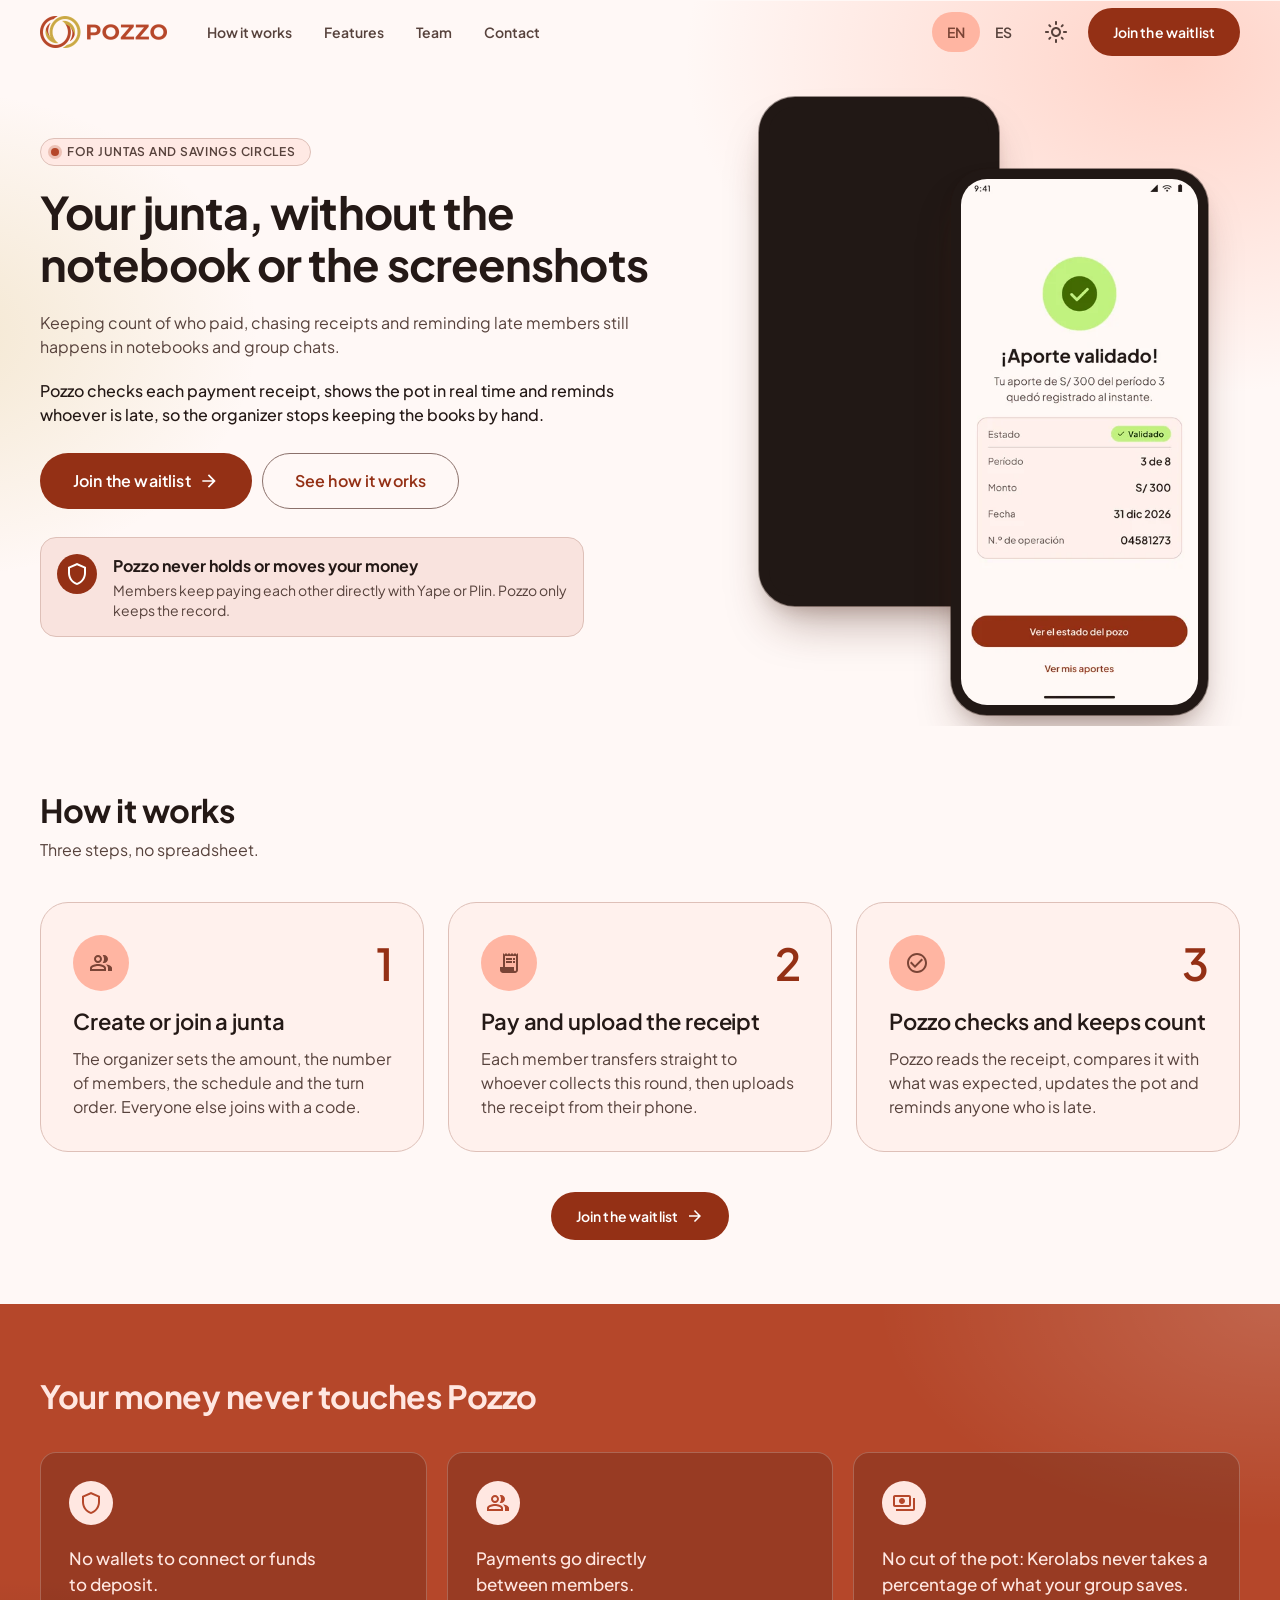
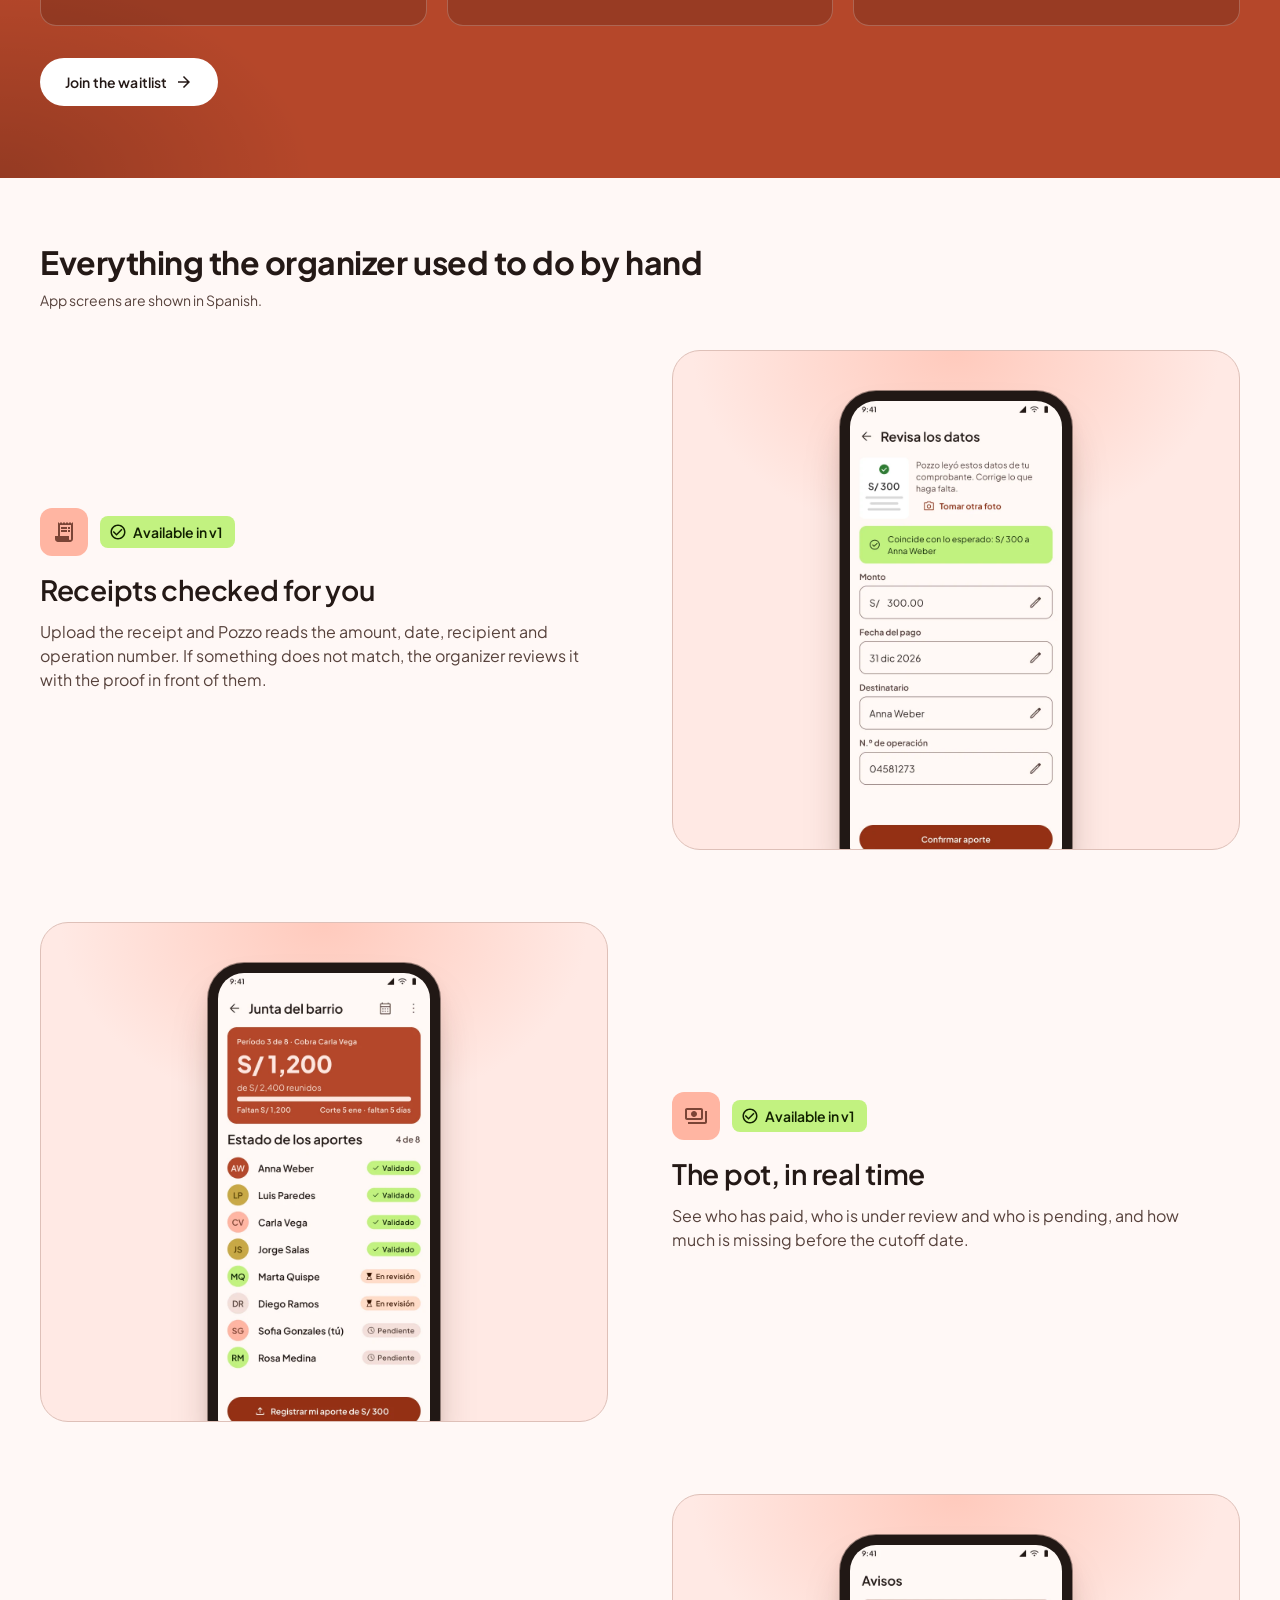
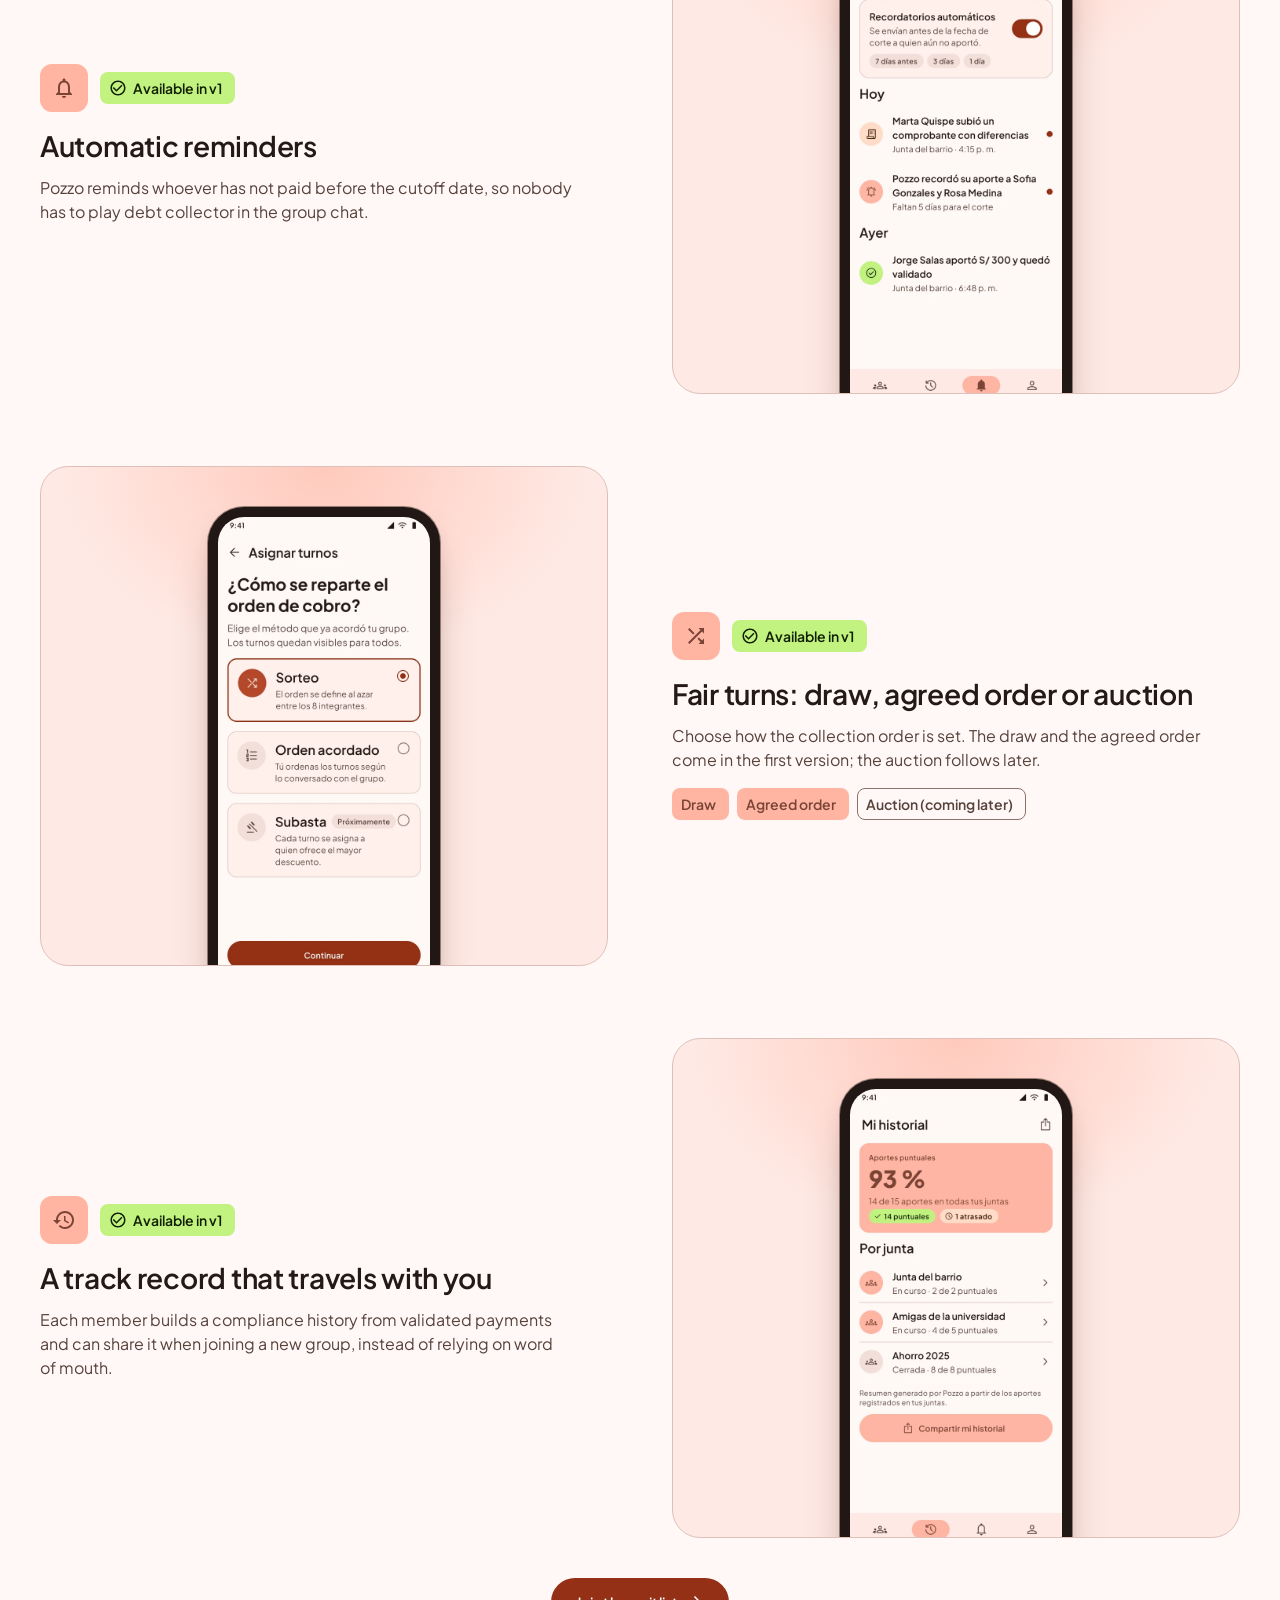
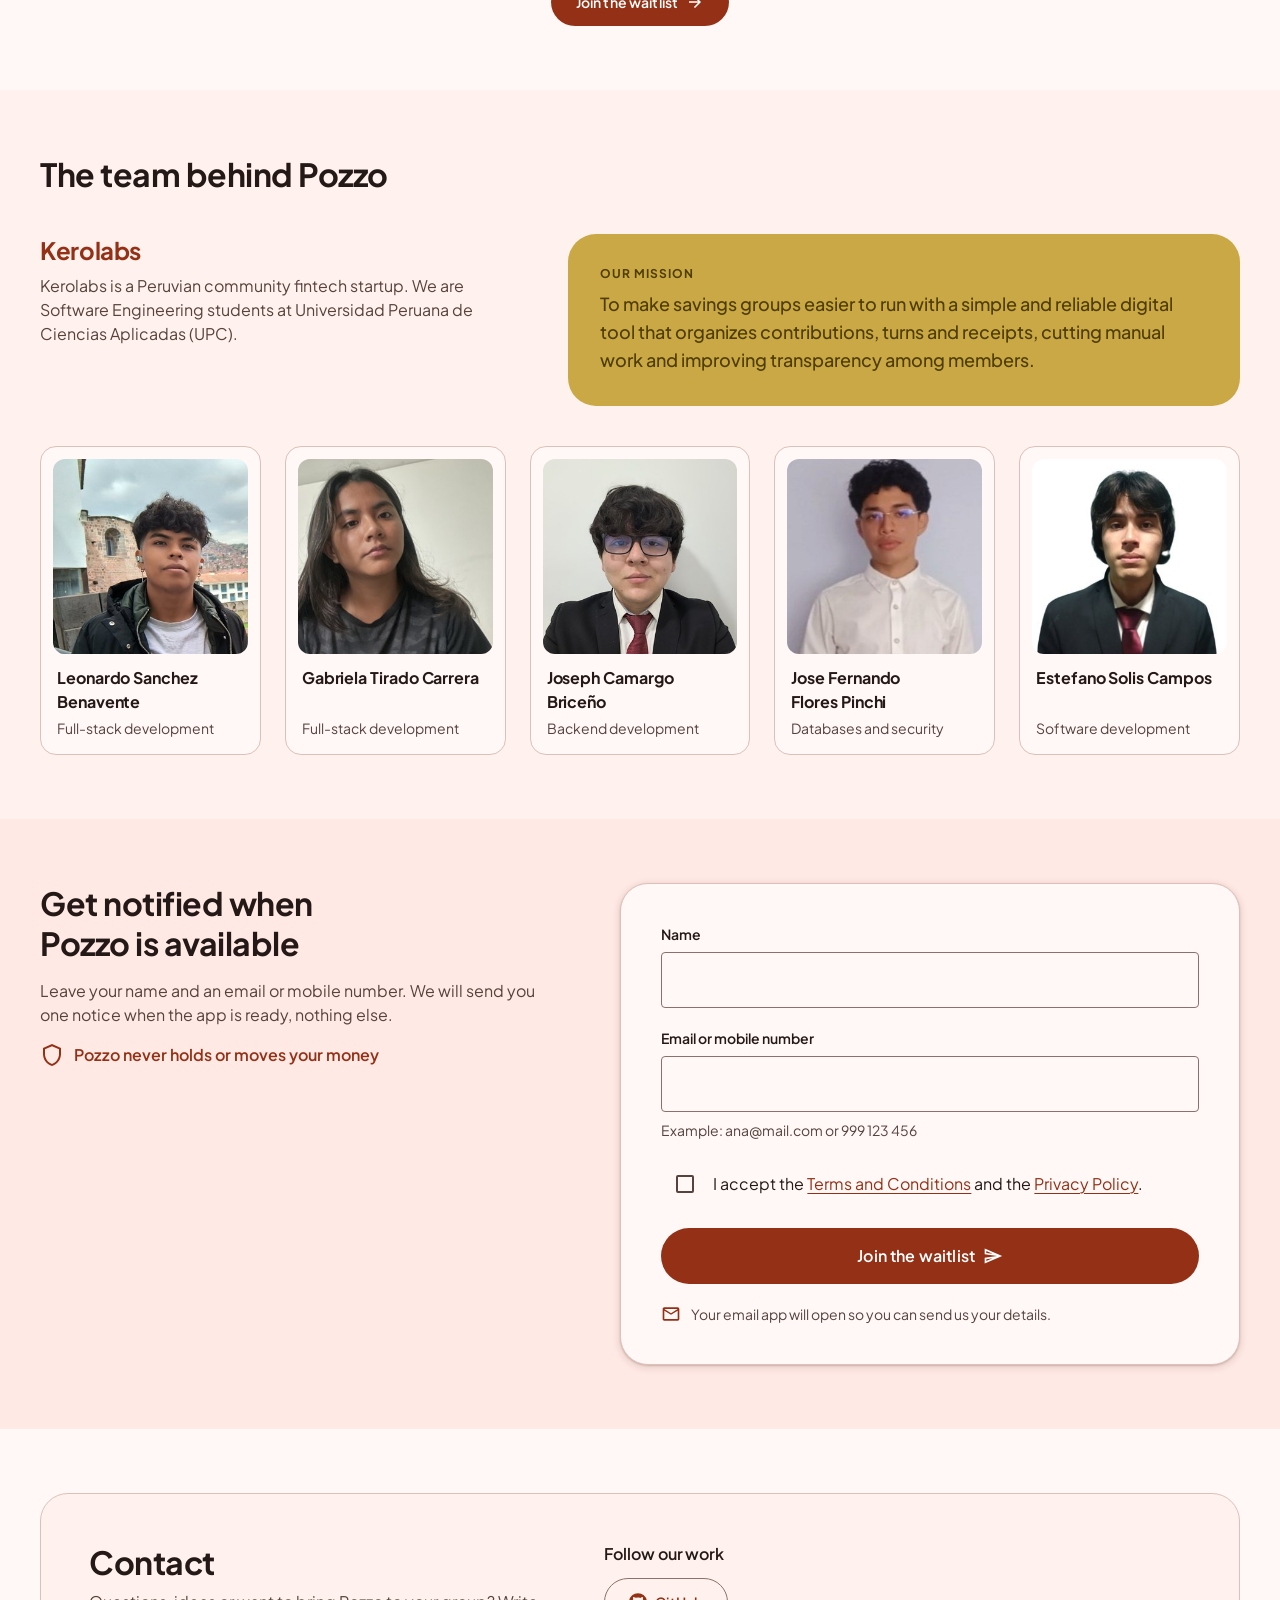
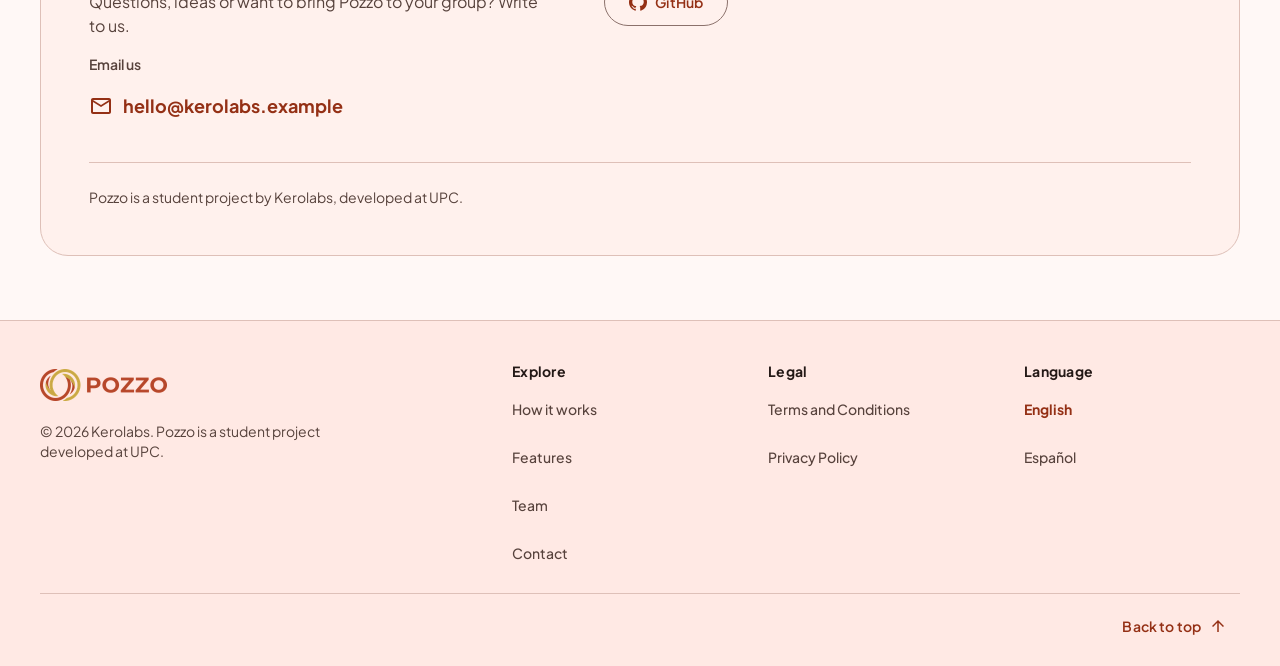
==== commit 000c3e52: "feat: use the terracotta Pozzo logo of the app" ====
--- a/index.html
+++ b/index.html
@@ -8,9 +8,9 @@
   <meta name="robots" content="index,follow">
   <meta name="theme-color" content="#FFF8F6" media="(prefers-color-scheme: light)">
   <meta name="theme-color" content="#1B110E" media="(prefers-color-scheme: dark)">
-  <link rel="icon" type="image/png" sizes="32x32" href="./assets/img/favicon-32.png?v=2">
-  <link rel="shortcut icon" type="image/png" href="./assets/img/favicon-32.png?v=2">
-  <link rel="apple-touch-icon" href="./assets/img/apple-touch-icon.png?v=2">
+  <link rel="icon" type="image/png" sizes="32x32" href="./assets/img/favicon-32.png?v=3">
+  <link rel="shortcut icon" type="image/png" href="./assets/img/favicon-32.png?v=3">
+  <link rel="apple-touch-icon" href="./assets/img/apple-touch-icon.png?v=3">
   <link rel="preload" href="./assets/fonts/plus-jakarta-sans-latin-400-normal.woff2" as="font" type="font/woff2" crossorigin>
   <link rel="preload" href="./assets/fonts/plus-jakarta-sans-latin-700-normal.woff2" as="font" type="font/woff2" crossorigin>
   <link rel="stylesheet" href="./assets/css/app.css">
@@ -55,8 +55,8 @@
   <header class="app-bar" data-app-bar data-scrolled="false">
     <div class="container app-bar__inner">
       <a class="brand" href="#top" aria-label="Pozzo">
-        <img class="brand__mark" src="./assets/img/logo.svg" width="40" height="40" alt="">
-        <span class="brand__word">Pozzo</span>
+        <img class="brand__logo brand__logo--light" src="./assets/img/logo-light.png" width="127" height="32" alt="">
+        <img class="brand__logo brand__logo--dark" src="./assets/img/logo-dark.png" width="127" height="32" alt="">
       </a>
       <div class="app-bar__menu" id="site-menu" data-menu data-open="false">
         <nav class="primary-nav" data-i18n-aria-label="a11y.mainNav" aria-label="Main navigation">
@@ -489,8 +489,8 @@
     <div class="container site-footer__grid">
       <div class="site-footer__brand">
         <a class="brand" href="#top" aria-label="Pozzo">
-          <img class="brand__mark" src="./assets/img/logo.svg" width="40" height="40" alt="">
-          <span class="brand__word">Pozzo</span>
+          <img class="brand__logo brand__logo--light" src="./assets/img/logo-light.png" width="127" height="32" alt="">
+          <img class="brand__logo brand__logo--dark" src="./assets/img/logo-dark.png" width="127" height="32" alt="">
         </a>
         <p class="site-footer__rights">
           © <span data-year></span> Kerolabs. <span data-i18n="footer.rights">Pozzo is a student project developed at UPC.</span>
--- a/assets/css/app.css
+++ b/assets/css/app.css
@@ -419,8 +419,15 @@
   text-decoration: none;
 }
 .brand:hover { text-decoration: none; }
-.brand__mark { width: 32px; height: 32px; flex: none; }
-.brand__word { font-size: 1.375rem; line-height: 1; font-weight: 700; letter-spacing: -0.02em; }
+.brand__logo { display: block; width: auto; height: 32px; flex: none; }
+/* The logo follows the theme, set by the system or by the toggle, like the screens of the app. */
+.brand__logo--dark { display: none; }
+@media (prefers-color-scheme: dark) {
+  :root:not([data-theme="light"]) .brand__logo--light { display: none; }
+  :root:not([data-theme="light"]) .brand__logo--dark { display: block; }
+}
+:root[data-theme="dark"] .brand__logo--light { display: none; }
+:root[data-theme="dark"] .brand__logo--dark { display: block; }
 .app-bar__cta { flex: none; padding: 0 16px; }
 .app-bar__cta .cta-full { display: none; }
 .menu-btn__close { display: none; }
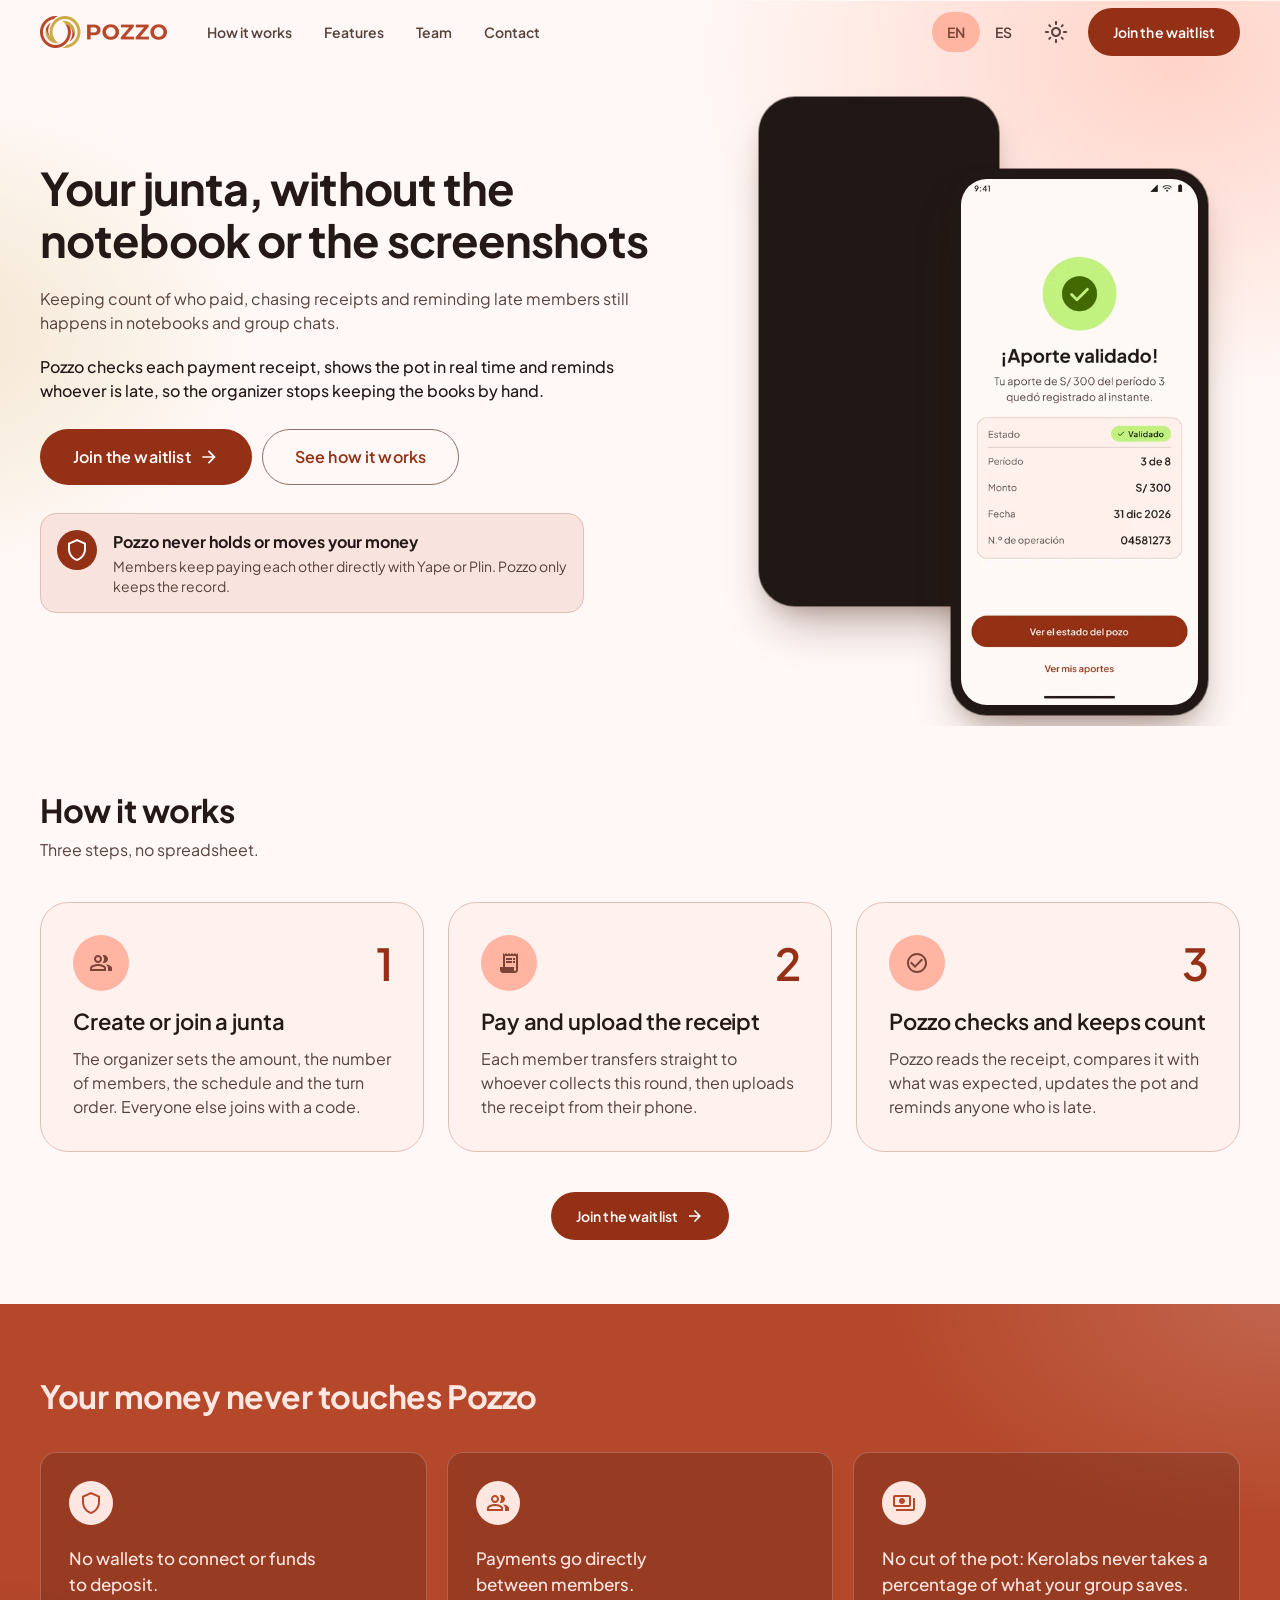
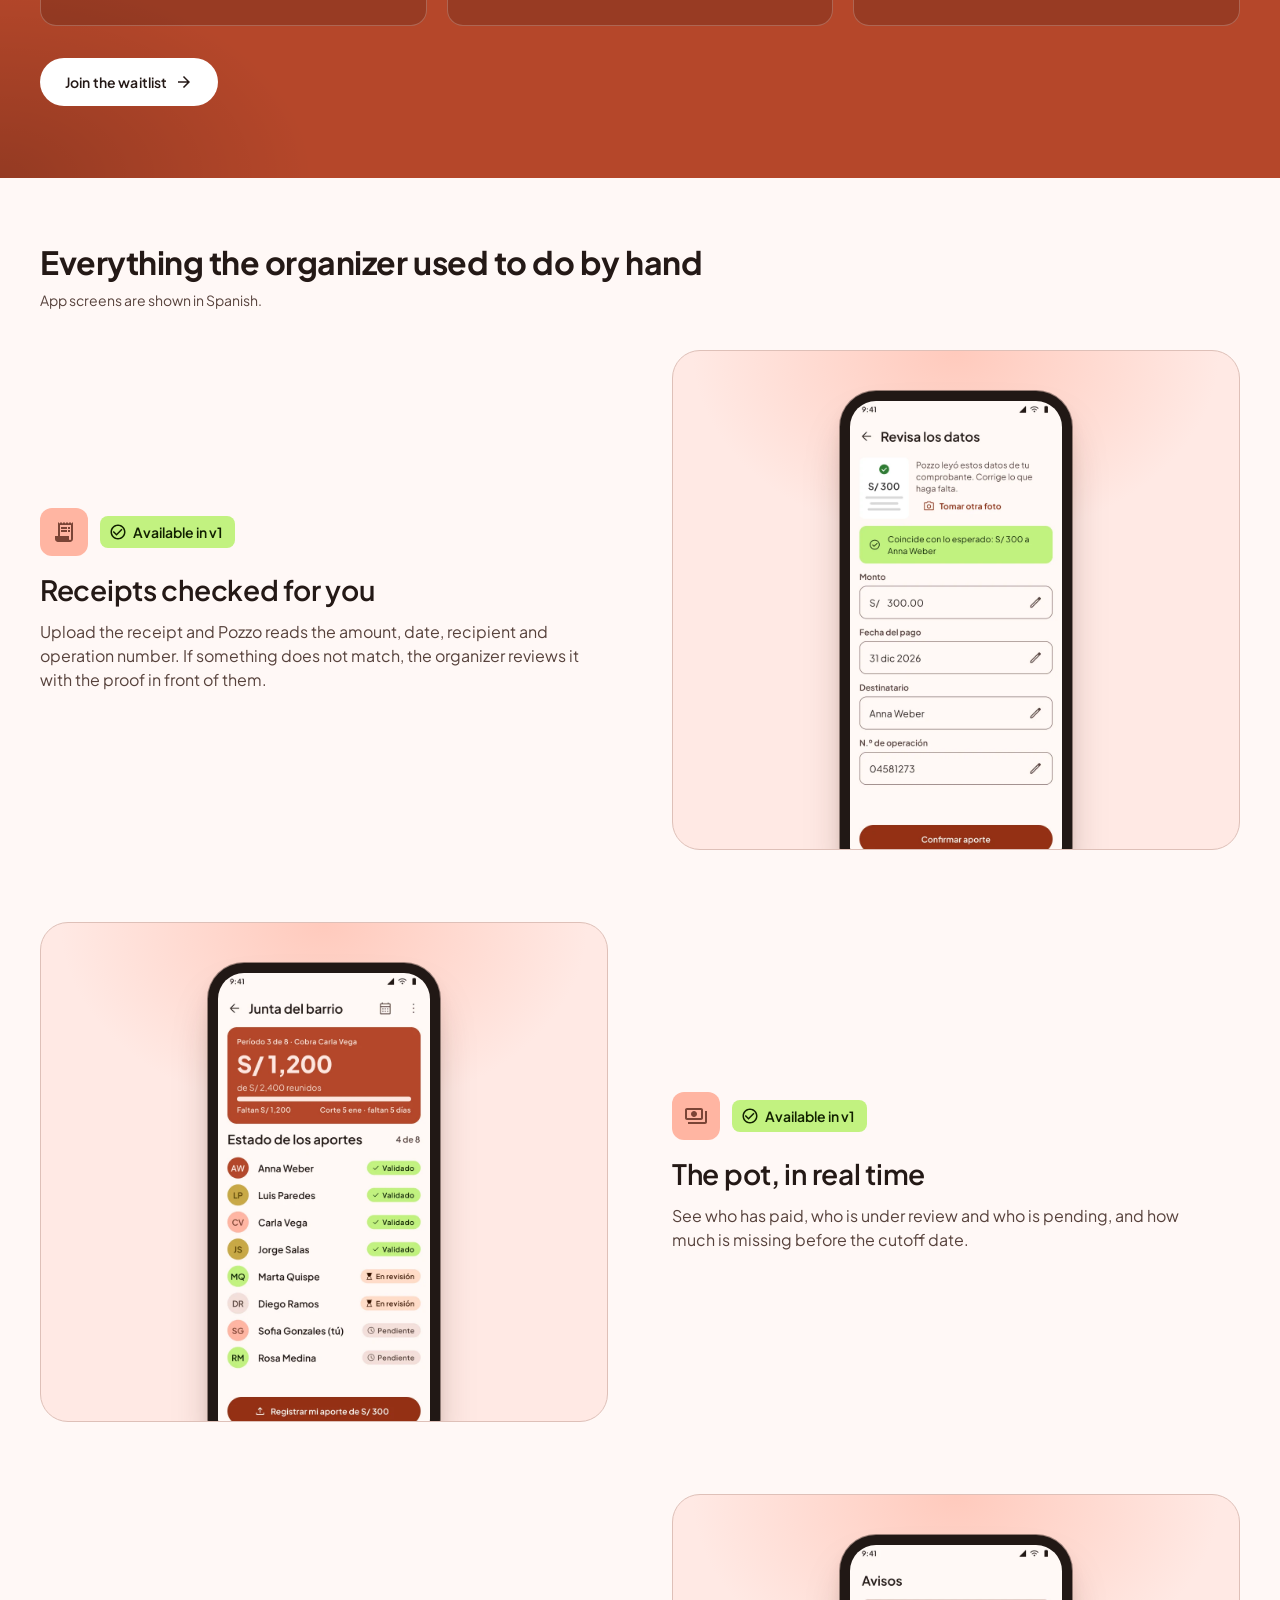
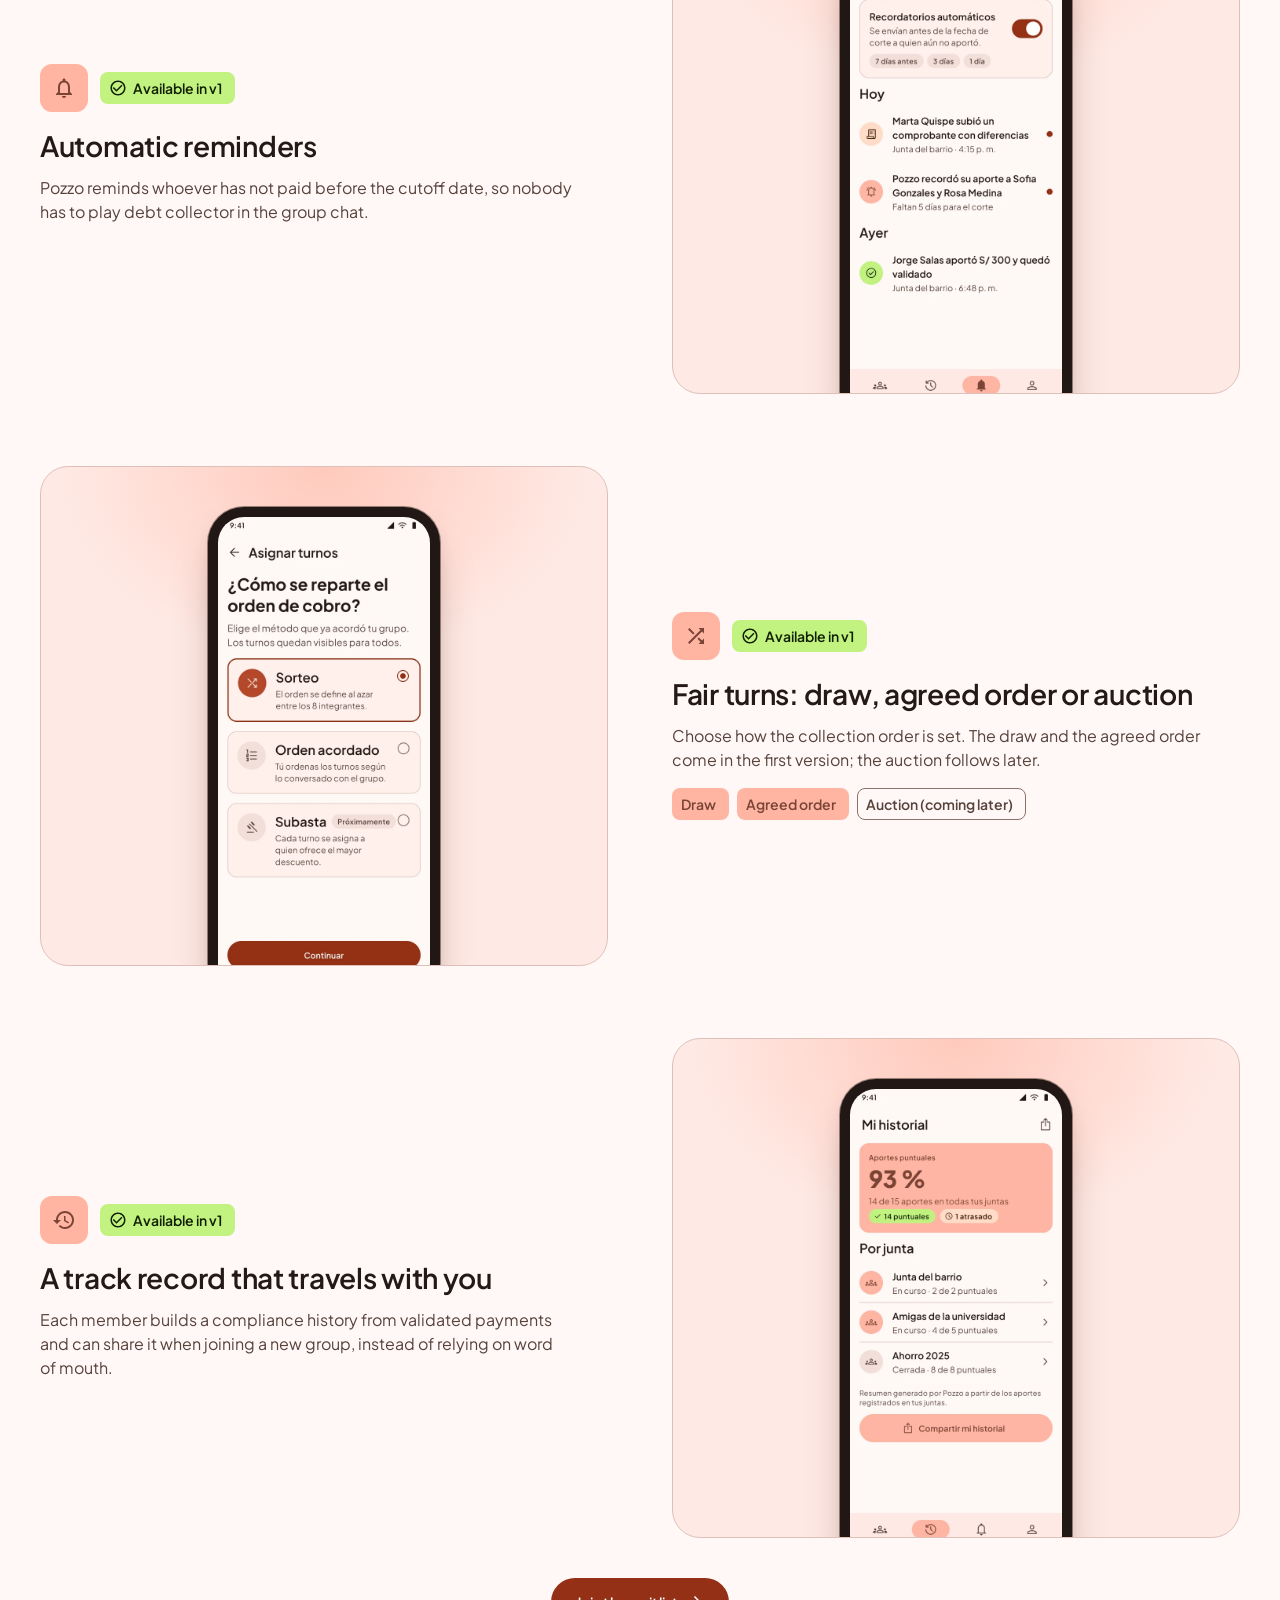
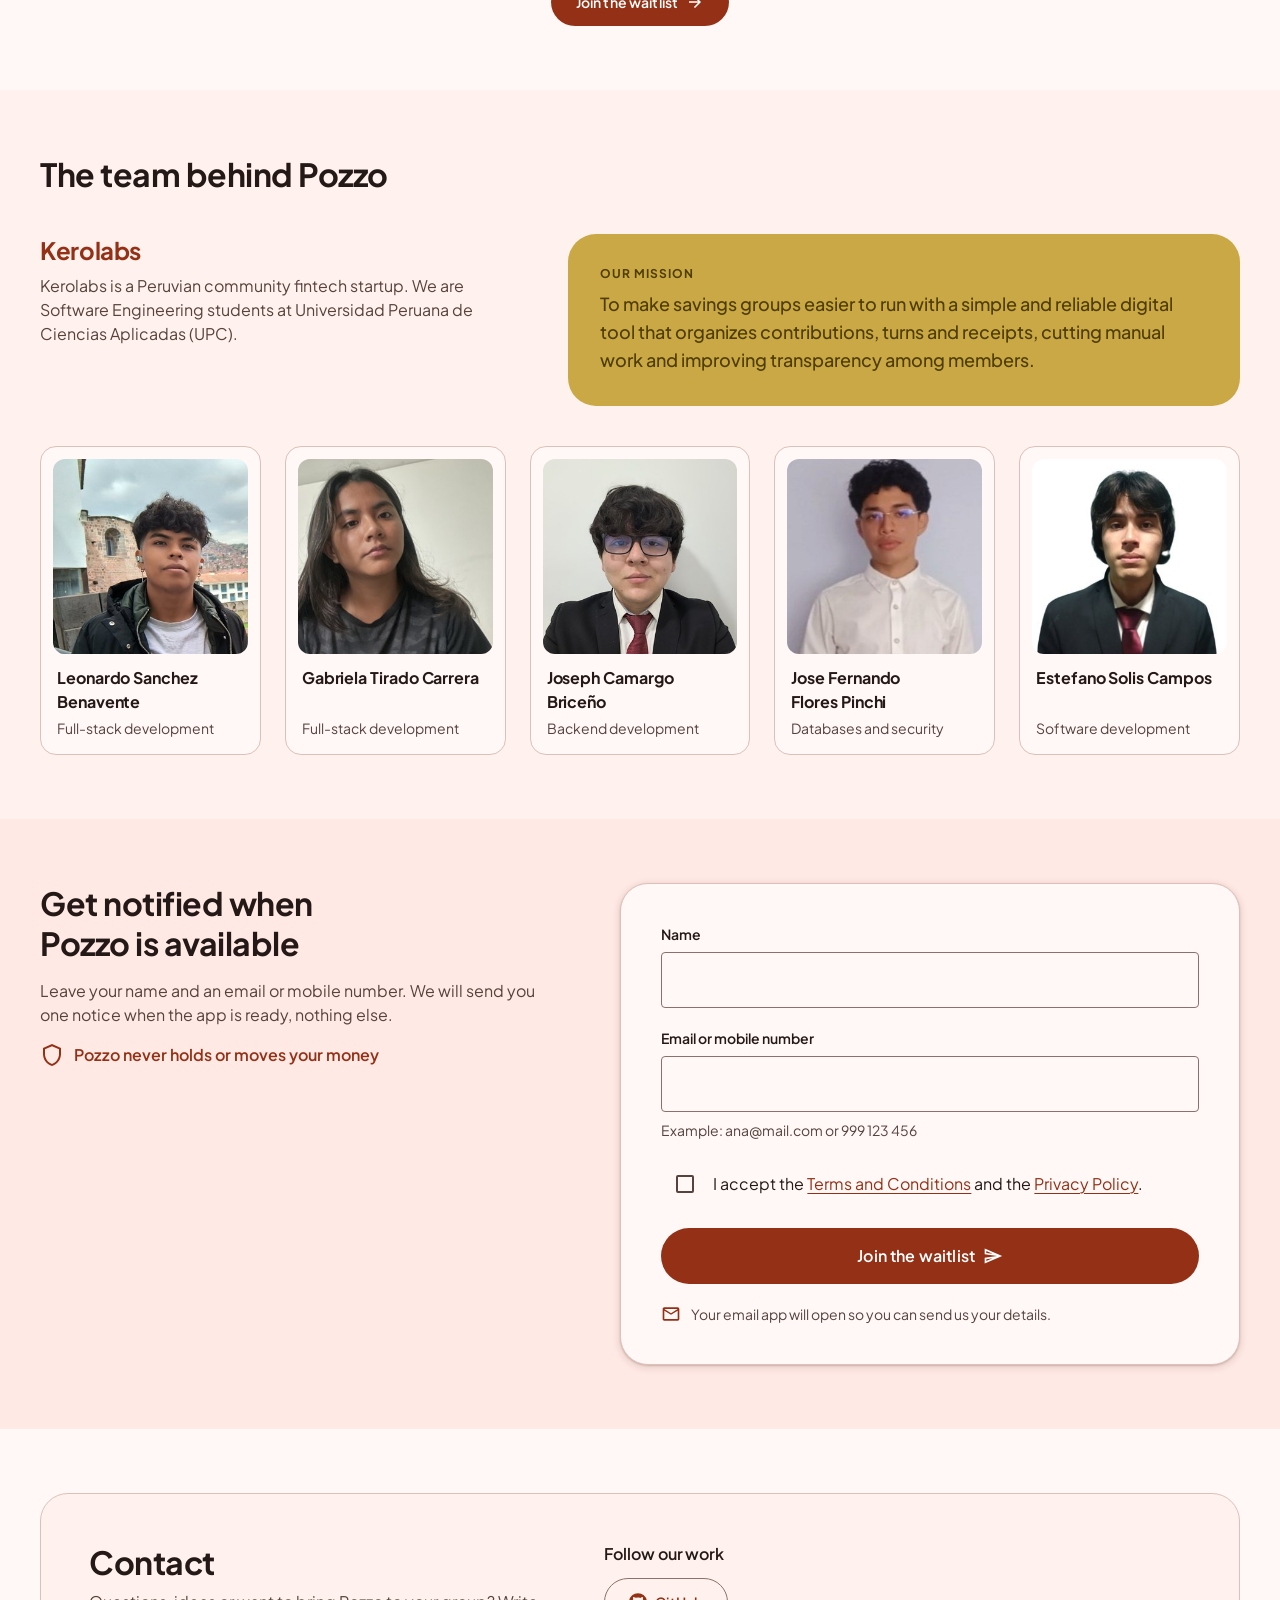
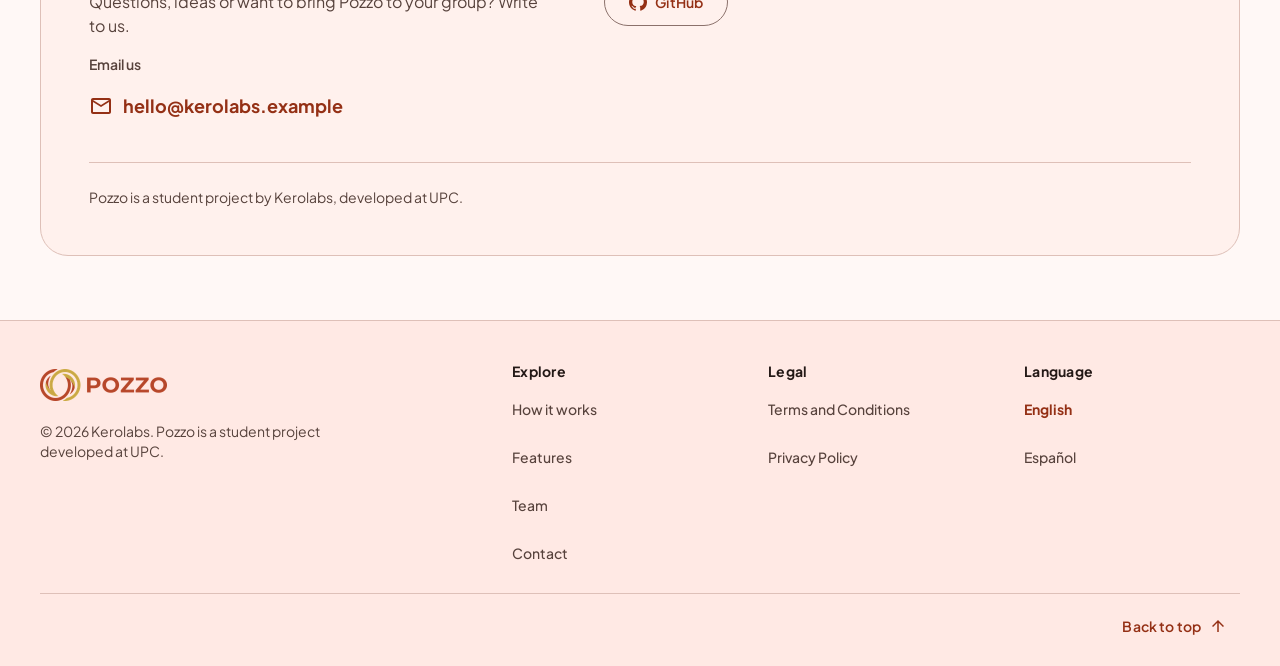
==== commit 816374d5: "feat: remove the savings circles badge from the hero" ====
--- a/index.html
+++ b/index.html
@@ -95,10 +95,6 @@
       <div class="hero__glow" aria-hidden="true"></div>
       <div class="container hero__grid">
         <div class="hero__copy">
-          <p class="eyebrow">
-            <span class="eyebrow__dot" aria-hidden="true"></span>
-            <span data-i18n="hero.eyebrow">For juntas and savings circles</span>
-          </p>
           <h1 class="display" id="hero-title" data-i18n="hero.title">Your junta, without the notebook or the screenshots</h1>
           <p class="hero__problem" data-i18n="hero.problem">Keeping count of who paid, chasing receipts and reminding late members still happens in notebooks and group chats.</p>
           <p class="hero__solution" data-i18n="hero.solution">Pozzo checks each payment receipt, shows the pot in real time and reminds whoever is late, so the organizer stops keeping the books by hand.</p>
--- a/assets/css/app.css
+++ b/assets/css/app.css
@@ -243,22 +243,6 @@
 h2 { font-size: 1.75rem; line-height: 2.25rem; font-weight: 700; letter-spacing: -0.015em; }
 h3 { font-size: 1.375rem; line-height: 1.75rem; font-weight: 600; letter-spacing: -0.005em; }
 @media (min-width: 37.5em) { h2 { font-size: 2rem; line-height: 2.5rem; } }
-.eyebrow {
-  display: inline-flex;
-  align-items: center;
-  gap: 8px;
-  padding: 5px 14px 5px 10px;
-  border-radius: var(--shape-full);
-  background: var(--md-surface-container);
-  border: 1px solid var(--md-outline-variant);
-  color: var(--md-on-surface-variant);
-  font-size: 0.75rem;
-  line-height: 1rem;
-  font-weight: 600;
-  letter-spacing: 0.06em;
-  text-transform: uppercase;
-}
-.eyebrow__dot { width: 8px; height: 8px; border-radius: 50%; background: var(--md-primary-container); box-shadow: 0 0 0 3px color-mix(in srgb, var(--md-primary-container) 25%, transparent); }
 
 /* ---------- Layout ---------- */
 .container { width: 100%; max-width: calc(1200px + 2 * var(--gutter)); margin-inline: auto; padding-inline: var(--gutter); }
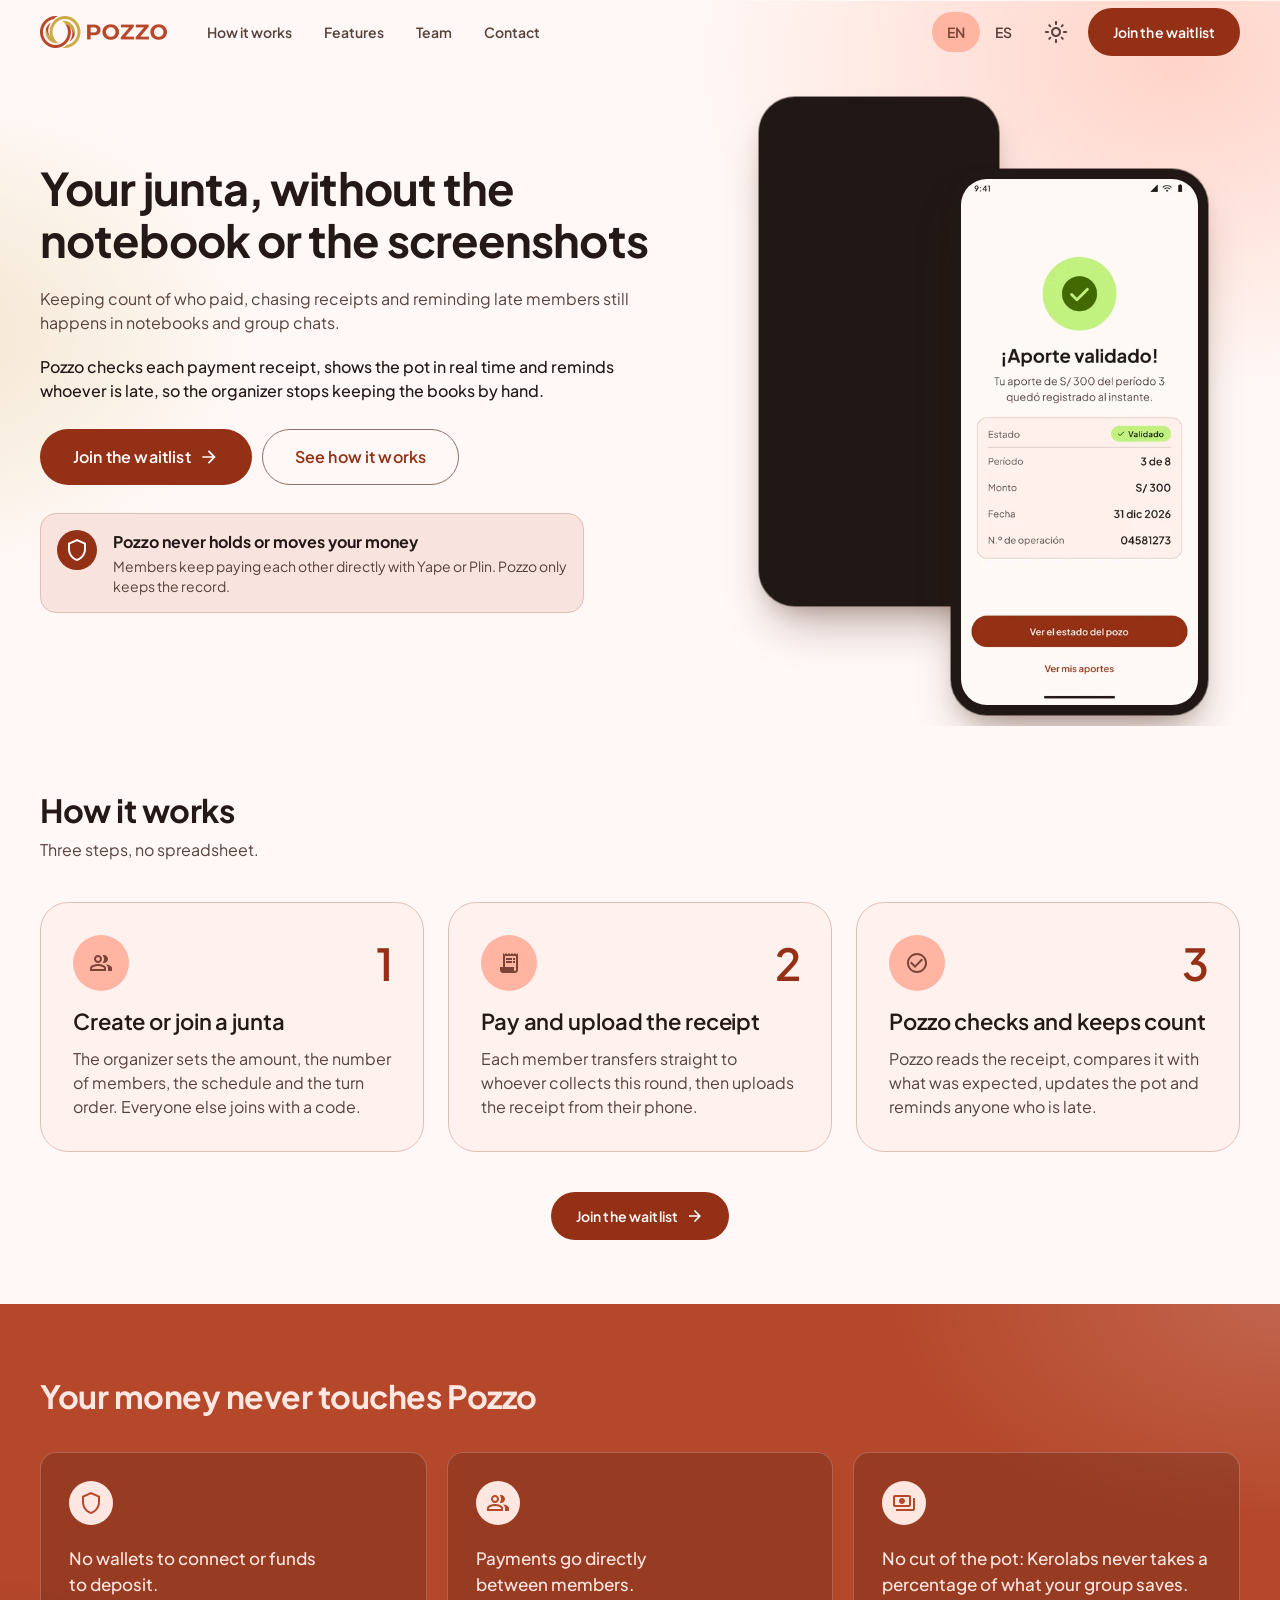
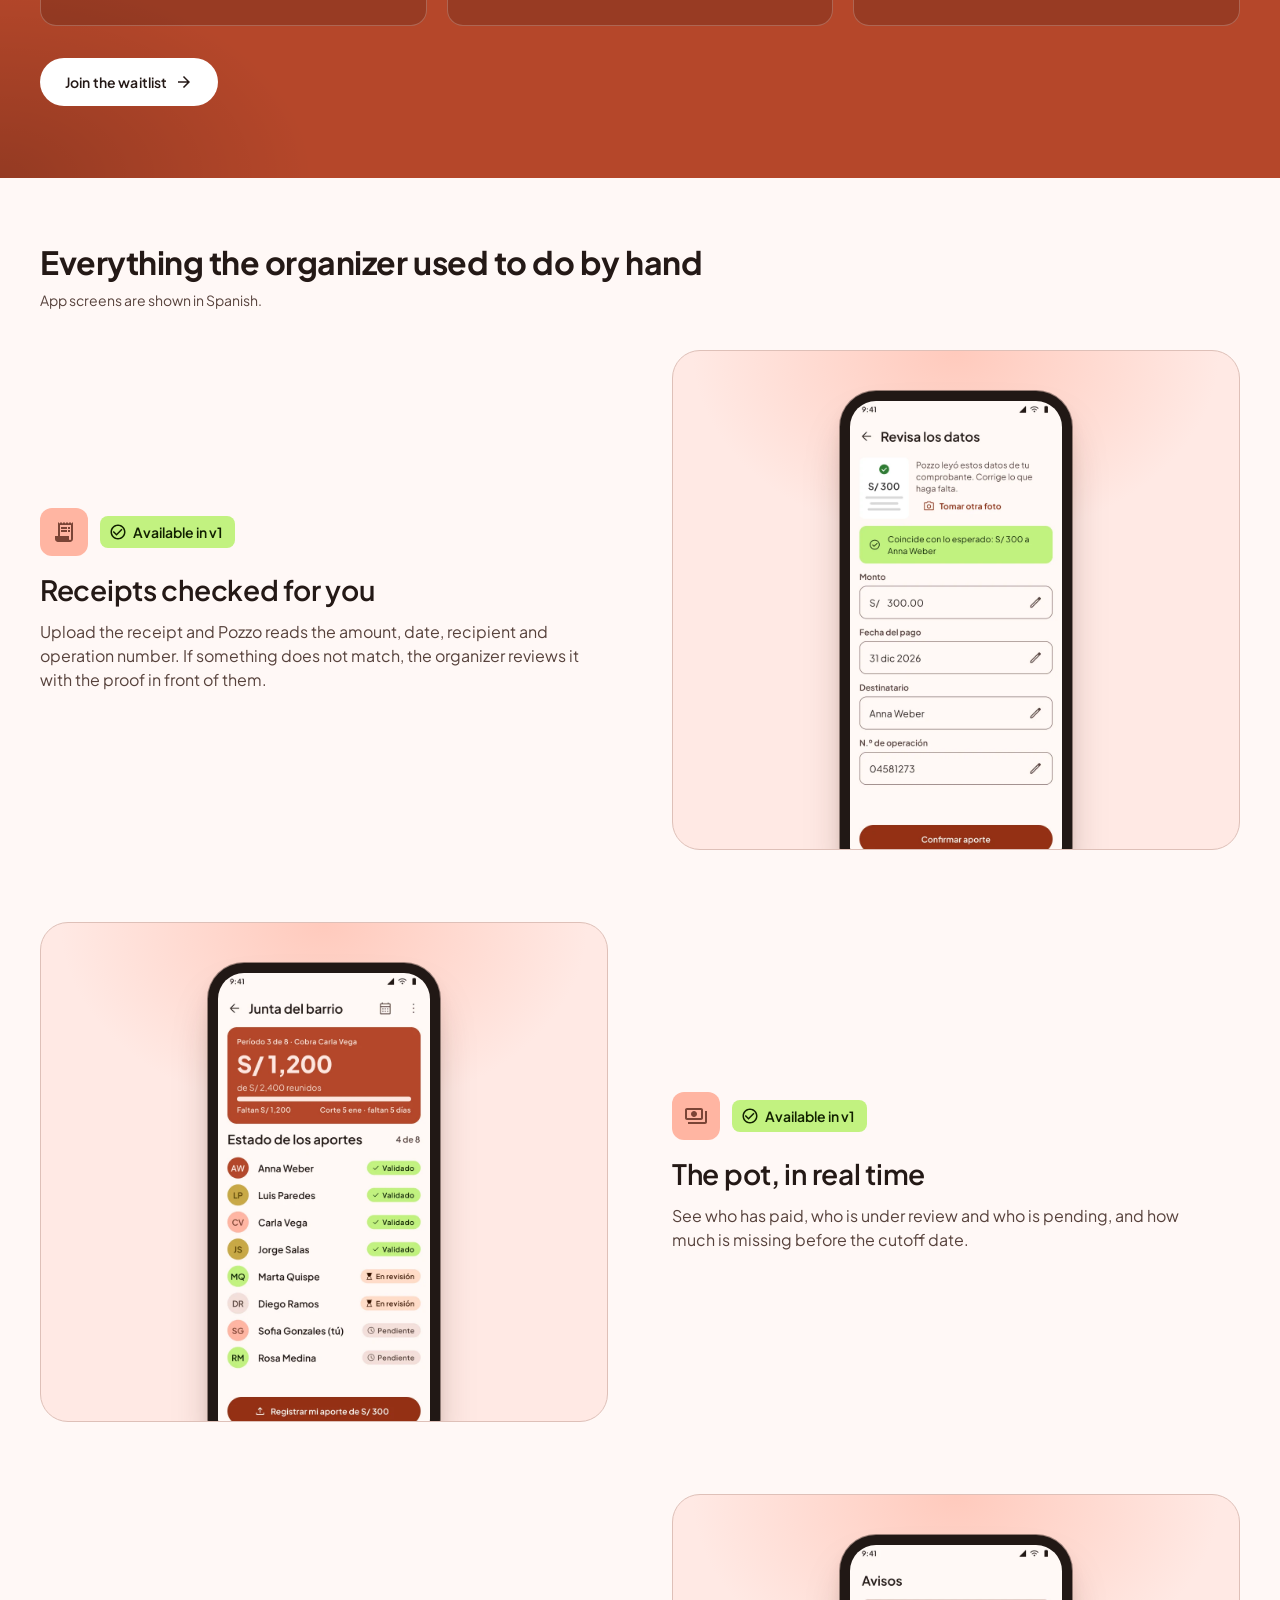
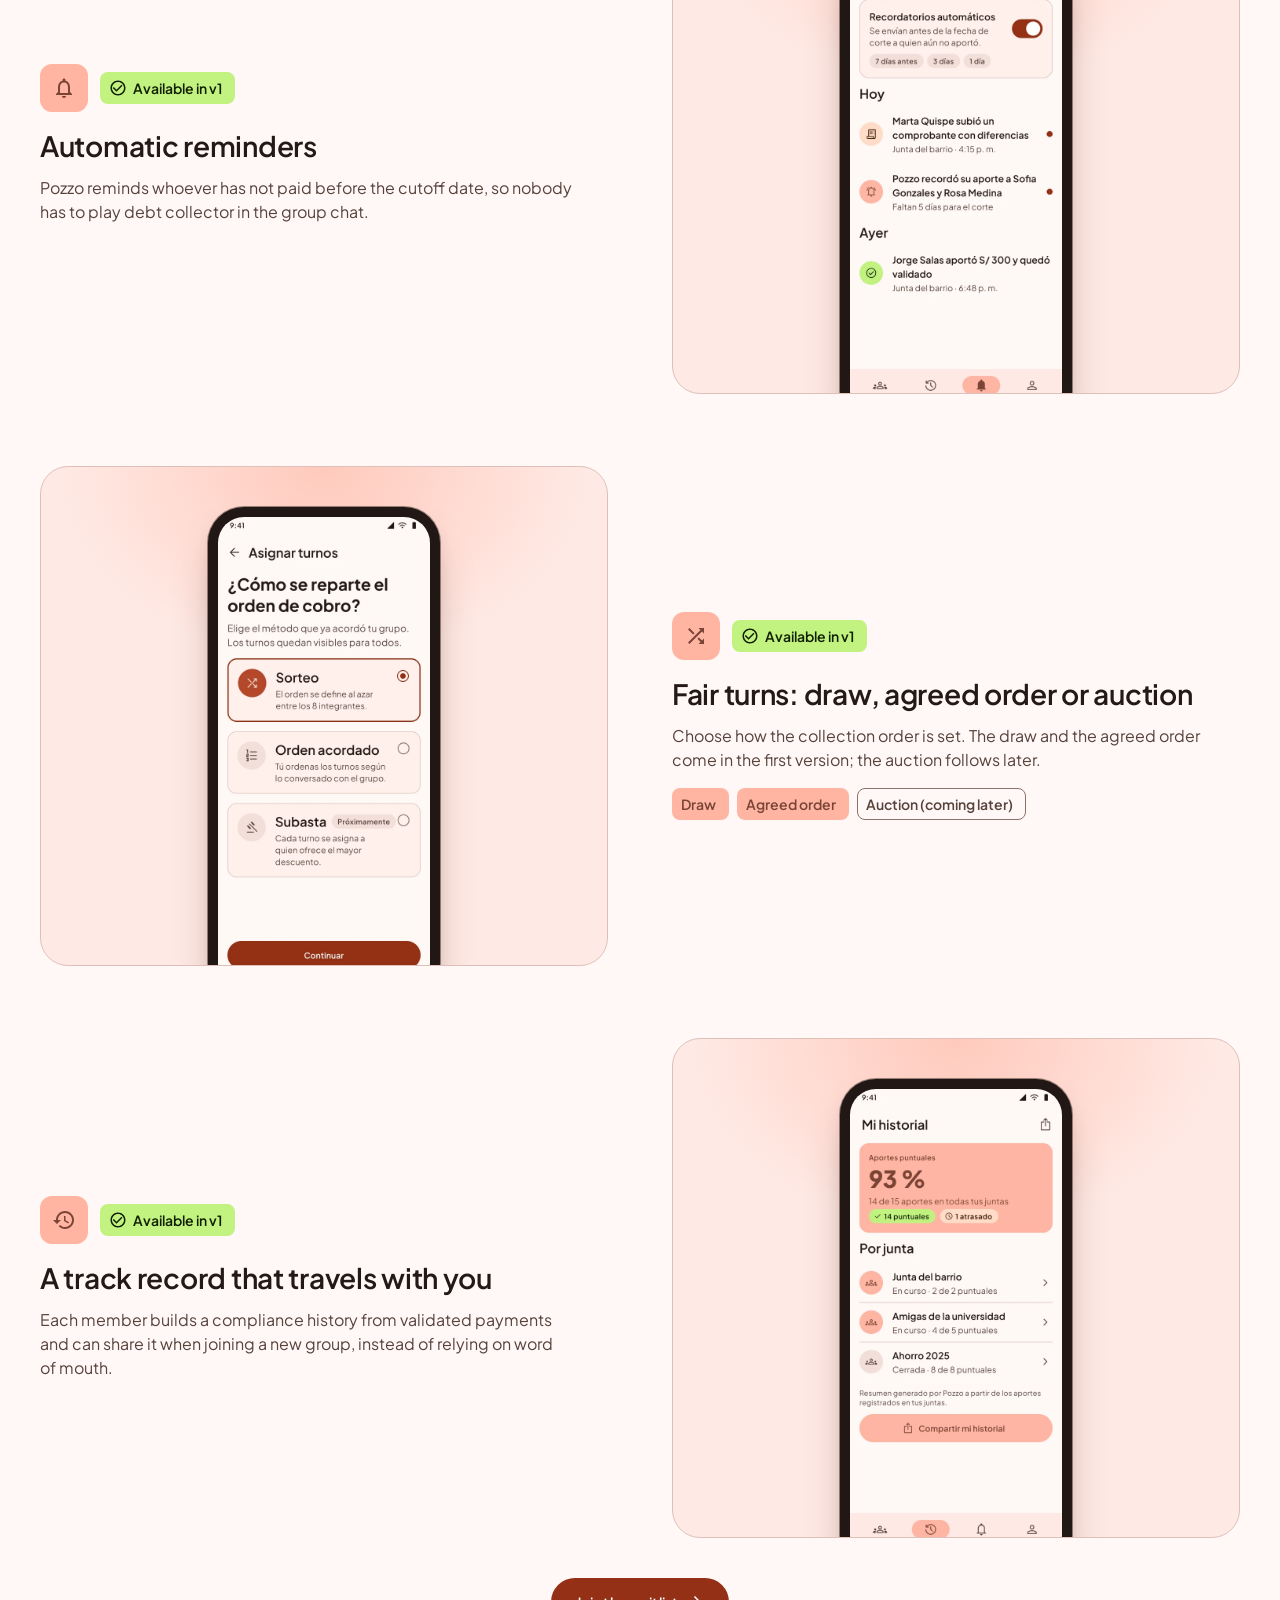
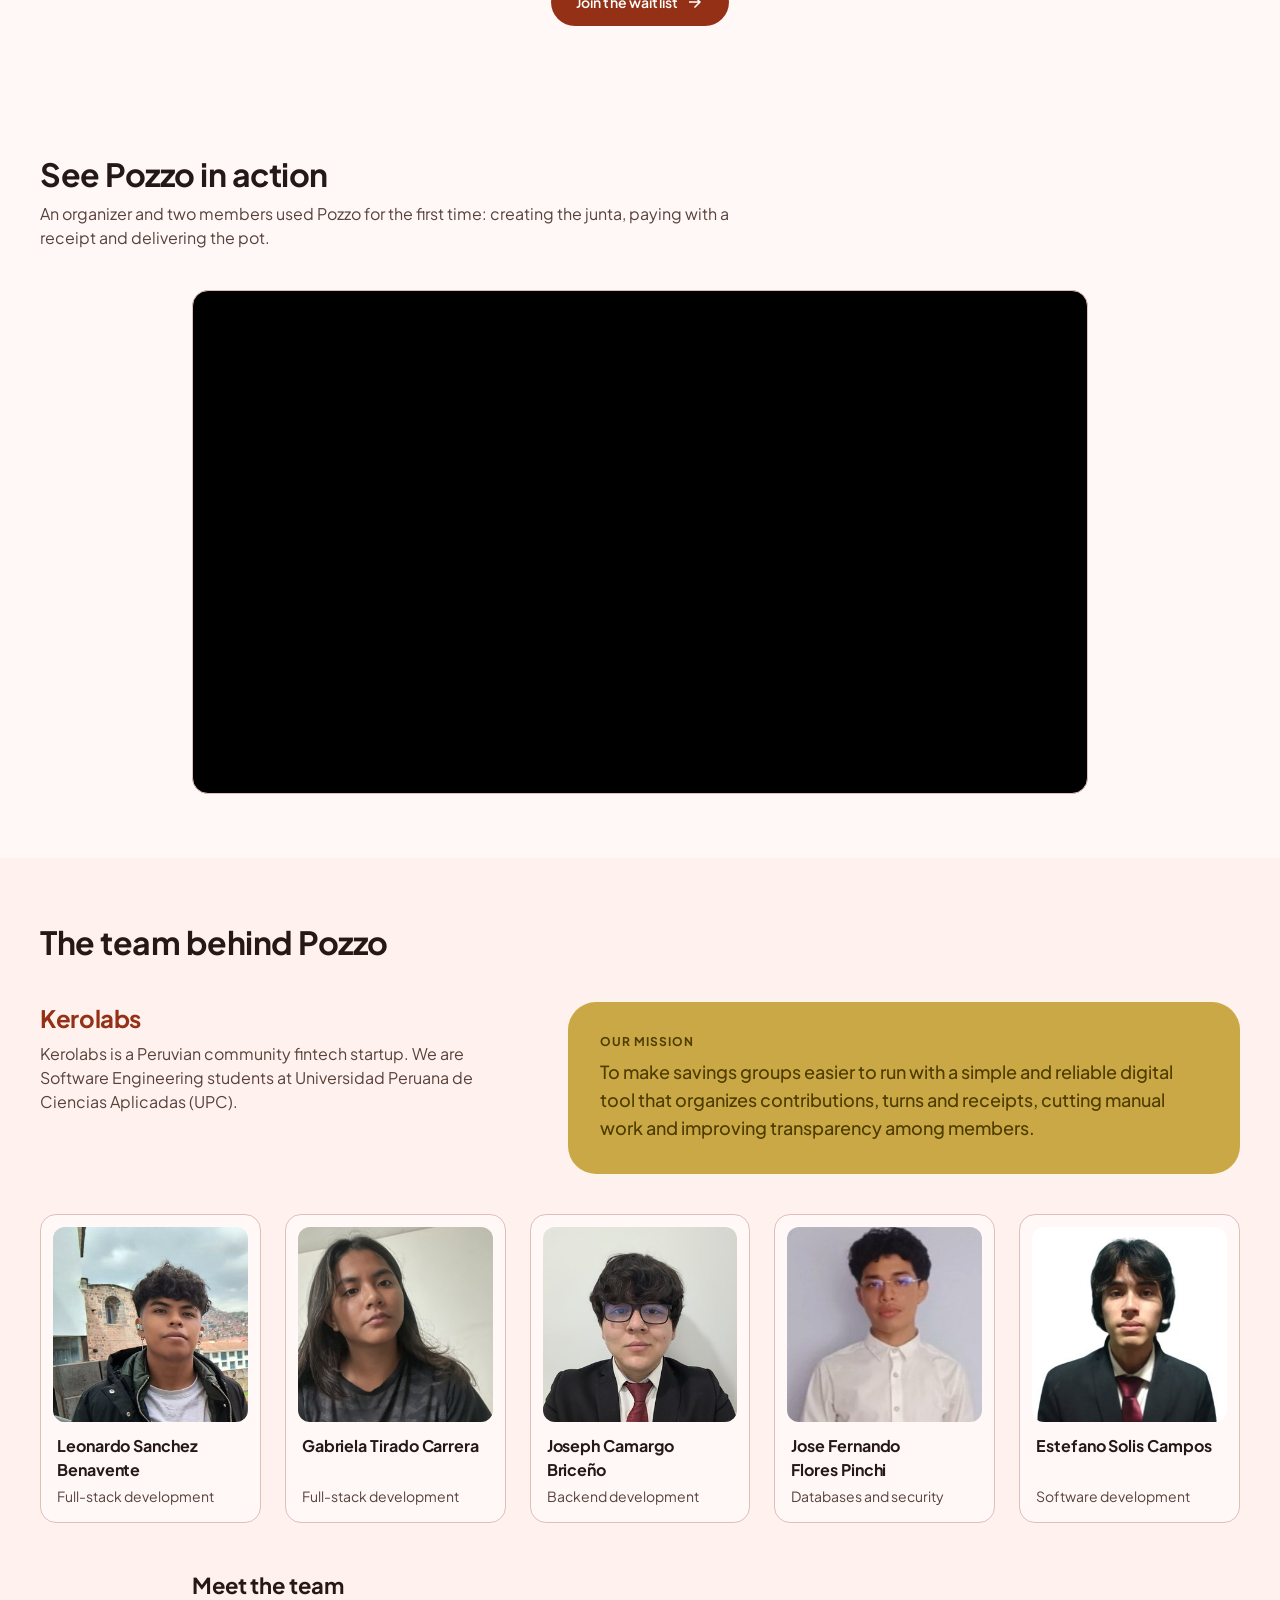
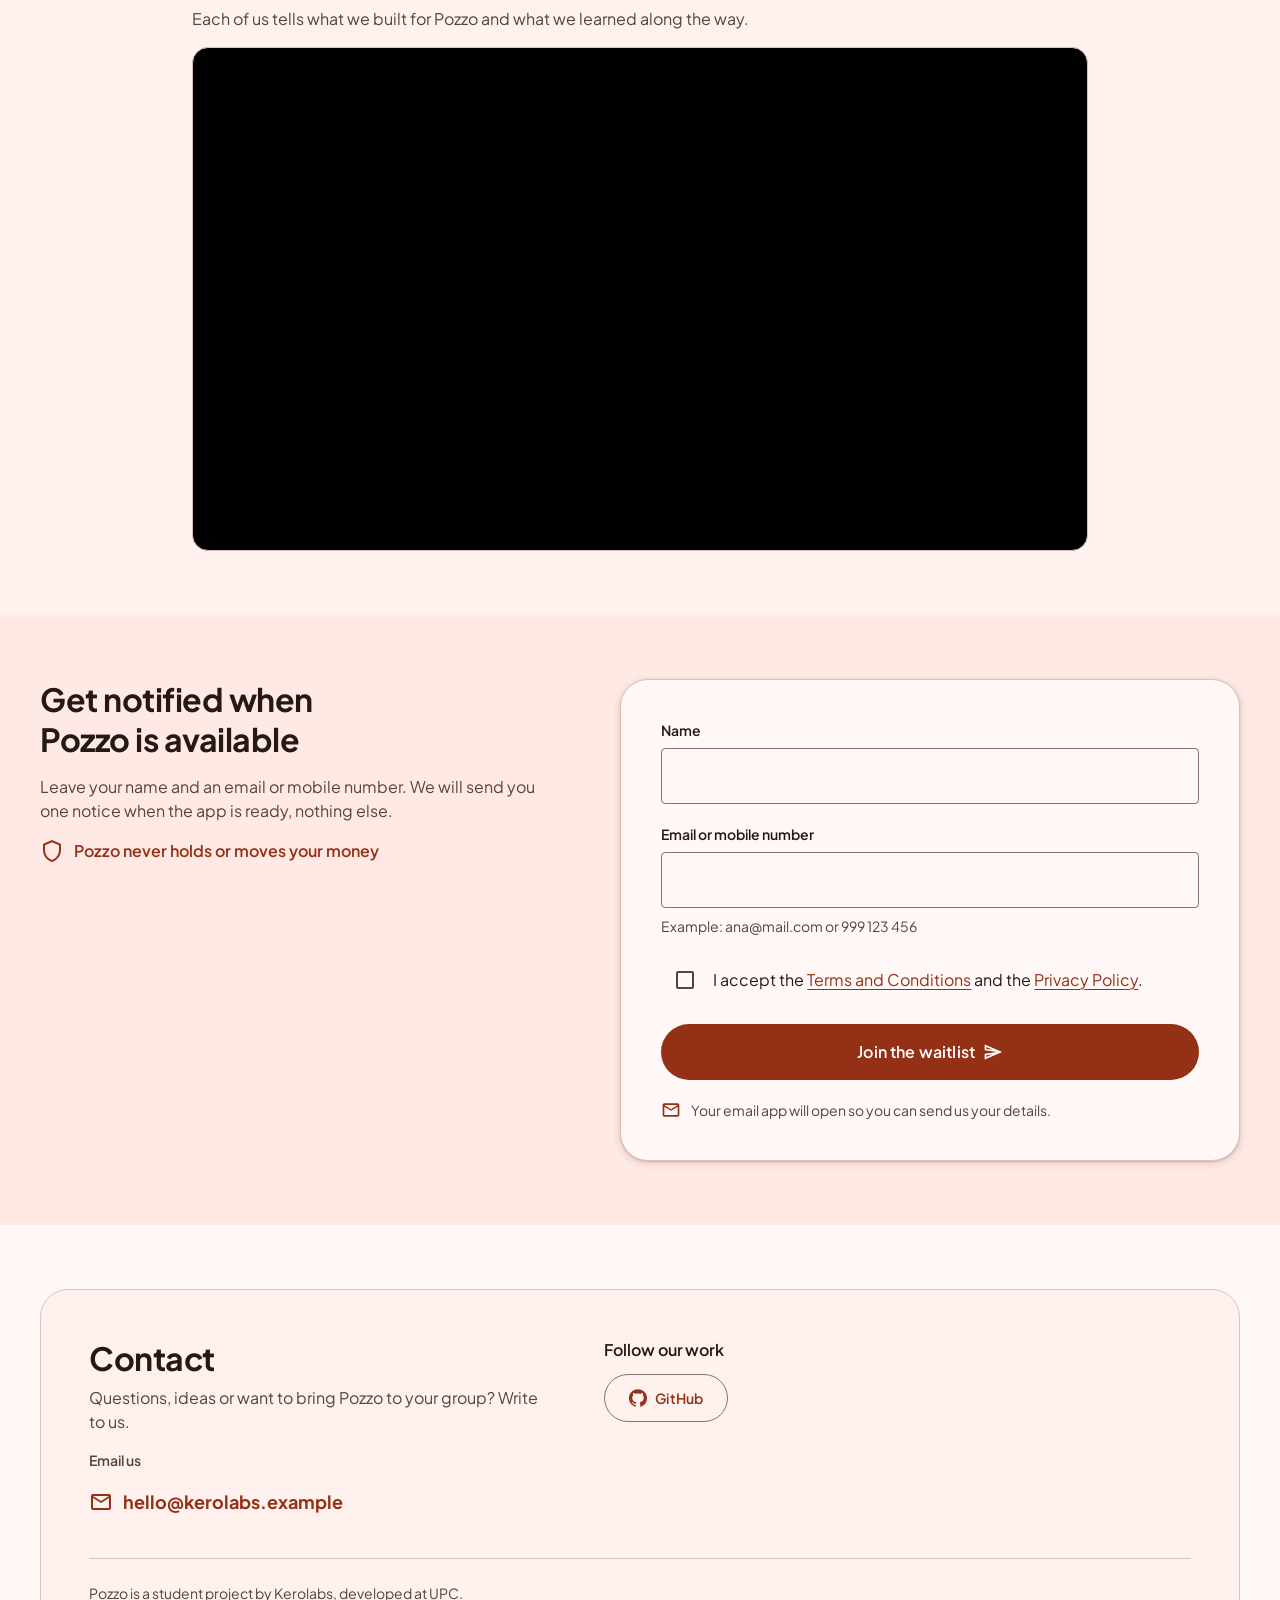
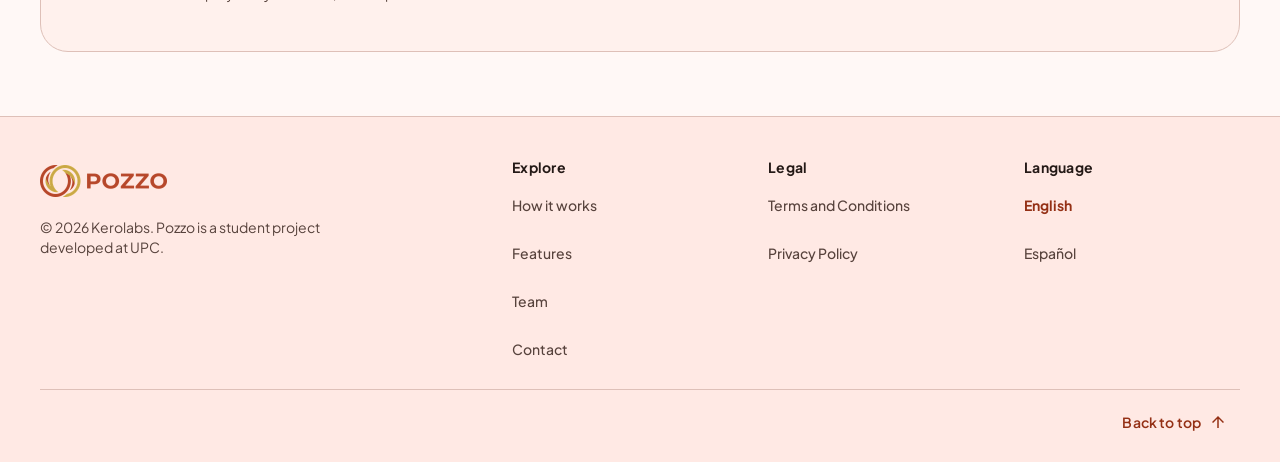
==== commit 3f71cd72: "feat: embed the About-the-Product and About-the-Team videos The course asks for both videos inside t" ====
--- a/index.html
+++ b/index.html
@@ -30,6 +30,9 @@
 </head>
 
 <body class="has-sticky-cta">
+  <!-- ====================================================================== -->
+  <!-- SVG Icons Sprite                                                       -->
+  <!-- ====================================================================== -->
   <svg class="sprite" xmlns="http://www.w3.org/2000/svg" aria-hidden="true" focusable="false">
     <symbol id="i-menu" viewBox="0 0 24 24"><path d="M3 18h18v-2H3v2zm0-5h18v-2H3v2zm0-7v2h18V6H3z"/></symbol>
     <symbol id="i-close" viewBox="0 0 24 24"><path d="M19 6.41 17.59 5 12 10.59 6.41 5 5 6.41 10.59 12 5 17.59 6.41 19 12 13.41 17.59 19 19 17.59 13.41 12z"/></symbol>
@@ -52,6 +55,9 @@
   </svg>
   <a class="skip-link" href="#main" data-i18n="a11y.skip">Skip to content</a>
 
+  <!-- ====================================================================== -->
+  <!-- Header / Navigation                                                    -->
+  <!-- ====================================================================== -->
   <header class="app-bar" data-app-bar data-scrolled="false">
     <div class="container app-bar__inner">
       <a class="brand" href="#top" aria-label="Pozzo">
@@ -89,8 +95,14 @@
     </div>
   </header>
 
+  <!-- ====================================================================== -->
+  <!-- Main Content                                                           -->
+  <!-- ====================================================================== -->
   <main id="main" class="main--overlap" tabindex="-1">
 
+    <!-- ==================================================================== -->
+    <!-- Hero Section                                                         -->
+    <!-- ==================================================================== -->
     <section class="hero" id="top" aria-labelledby="hero-title">
       <div class="hero__glow" aria-hidden="true"></div>
       <div class="container hero__grid">
@@ -138,6 +150,9 @@
       </div>
     </section>
 
+    <!-- ==================================================================== -->
+    <!-- How It Works Section                                                 -->
+    <!-- ==================================================================== -->
     <section class="section" id="how" aria-labelledby="how-title">
       <div class="container">
         <header class="section-head">
@@ -179,6 +194,9 @@
       </div>
     </section>
 
+    <!-- ==================================================================== -->
+    <!-- Trust & Security Banner                                              -->
+    <!-- ==================================================================== -->
     <section class="band" id="trust" aria-labelledby="trust-title">
       <div class="container band__inner">
         <h2 id="trust-title" data-i18n="trust.title">Your money never touches Pozzo</h2>
@@ -205,6 +223,9 @@
       </div>
     </section>
 
+    <!-- ==================================================================== -->
+    <!-- Features Section                                                     -->
+    <!-- ==================================================================== -->
     <section class="section" id="features" aria-labelledby="features-title">
       <div class="container">
         <header class="section-head">
@@ -336,6 +357,26 @@
       </div>
     </section>
 
+    <!-- ==================================================================== -->
+    <!-- About-the-Product Video Section                                      -->
+    <!-- ==================================================================== -->
+    <section class="section" id="video" aria-labelledby="video-title">
+      <div class="container">
+        <header class="section-head">
+          <h2 id="video-title" data-i18n="video.title">See Pozzo in action</h2>
+          <p class="section-head__intro" data-i18n="video.intro">An organizer and two members used Pozzo for the first time: creating the junta, paying with a receipt and delivering the pot.</p>
+        </header>
+        <div class="video-block">
+          <div class="video-frame">
+            <iframe src="https://www.youtube-nocookie.com/embed/8h5ec2VhwuM" title="About-the-Product video of Pozzo" data-i18n-title="video.product.frame" loading="lazy" allow="accelerometer; clipboard-write; encrypted-media; gyroscope; picture-in-picture; web-share" referrerpolicy="strict-origin-when-cross-origin" allowfullscreen></iframe>
+          </div>
+        </div>
+      </div>
+    </section>
+
+    <!-- ==================================================================== -->
+    <!-- Team & Testimonials Section                                          -->
+    <!-- ==================================================================== -->
     <section class="section section--tint" id="team" aria-labelledby="team-title">
       <div class="container">
         <header class="section-head">
@@ -378,9 +419,19 @@
             <p class="team-card__role" data-i18n="team.role.estefano">Software development</p>
           </li>
         </ul>
-      </div>
-    </section>
-
+        <div class="video-block video-block--team">
+          <h3 class="video-block__title" data-i18n="team.video.title">Meet the team</h3>
+          <p class="video-block__intro" data-i18n="team.video.intro">Each of us tells what we built for Pozzo and what we learned along the way.</p>
+          <div class="video-frame">
+            <iframe src="https://www.youtube-nocookie.com/embed/AYqgVLGH8mo" title="About-the-Team video of Kerolabs" data-i18n-title="team.video.frame" loading="lazy" allow="accelerometer; clipboard-write; encrypted-media; gyroscope; picture-in-picture; web-share" referrerpolicy="strict-origin-when-cross-origin" allowfullscreen></iframe>
+          </div>
+        </div>
+      </div>
+    </section>
+
+    <!-- ==================================================================== -->
+    <!-- Call to Action (CTA) / Waitlist Section                              -->
+    <!-- ==================================================================== -->
     <section class="section join-section" id="join" aria-labelledby="join-title">
       <div class="container join">
         <div class="join__intro">
@@ -452,6 +503,9 @@
       </div>
     </section>
 
+    <!-- ==================================================================== -->
+    <!-- Contact Section                                                      -->
+    <!-- ==================================================================== -->
     <section class="section" id="contact" aria-labelledby="contact-title">
       <div class="container">
         <div class="contact">
@@ -481,6 +535,9 @@
     </section>
   </main>
 
+  <!-- ====================================================================== -->
+  <!-- Footer Section                                                         -->
+  <!-- ====================================================================== -->
   <footer class="site-footer">
     <div class="container site-footer__grid">
       <div class="site-footer__brand">
@@ -540,6 +597,9 @@
     </div>
   </footer>
 
+  <!-- ====================================================================== -->
+  <!-- Sticky Call to Action (CTA)                                            -->
+  <!-- ====================================================================== -->
   <aside class="sticky-cta" data-sticky-cta>
     <a class="btn btn-filled btn--lg" href="#join">
       <span data-i18n="cta.join">Join the waitlist</span>
--- a/assets/css/app.css
+++ b/assets/css/app.css
@@ -692,6 +692,13 @@
 .mission__label { margin-bottom: 8px; font-size: 0.75rem; line-height: 1rem; font-weight: 700; letter-spacing: 0.08em; text-transform: uppercase; }
 .mission__text { font-weight: 500; }
 .team-grid { display: flex; flex-wrap: wrap; justify-content: center; gap: 16px; }
+/* Embedded YouTube videos: a 16:9 frame that fills its column up to 56rem. */
+.video-block { display: grid; gap: 8px; max-width: 56rem; margin-inline: auto; }
+.video-block--team { margin-top: 48px; }
+.video-block__title { font-size: 1.375rem; line-height: 1.75rem; font-weight: 700; }
+.video-block__intro { margin-bottom: 8px; color: var(--md-on-surface-variant); }
+.video-frame { aspect-ratio: 16 / 9; overflow: hidden; border: 1px solid var(--md-outline-variant); border-radius: var(--shape-lg); background: #000; }
+.video-frame iframe { display: block; width: 100%; height: 100%; border: 0; }
 .team-card {
   flex: 0 0 calc((100% - 16px) / 2);
   display: flex;
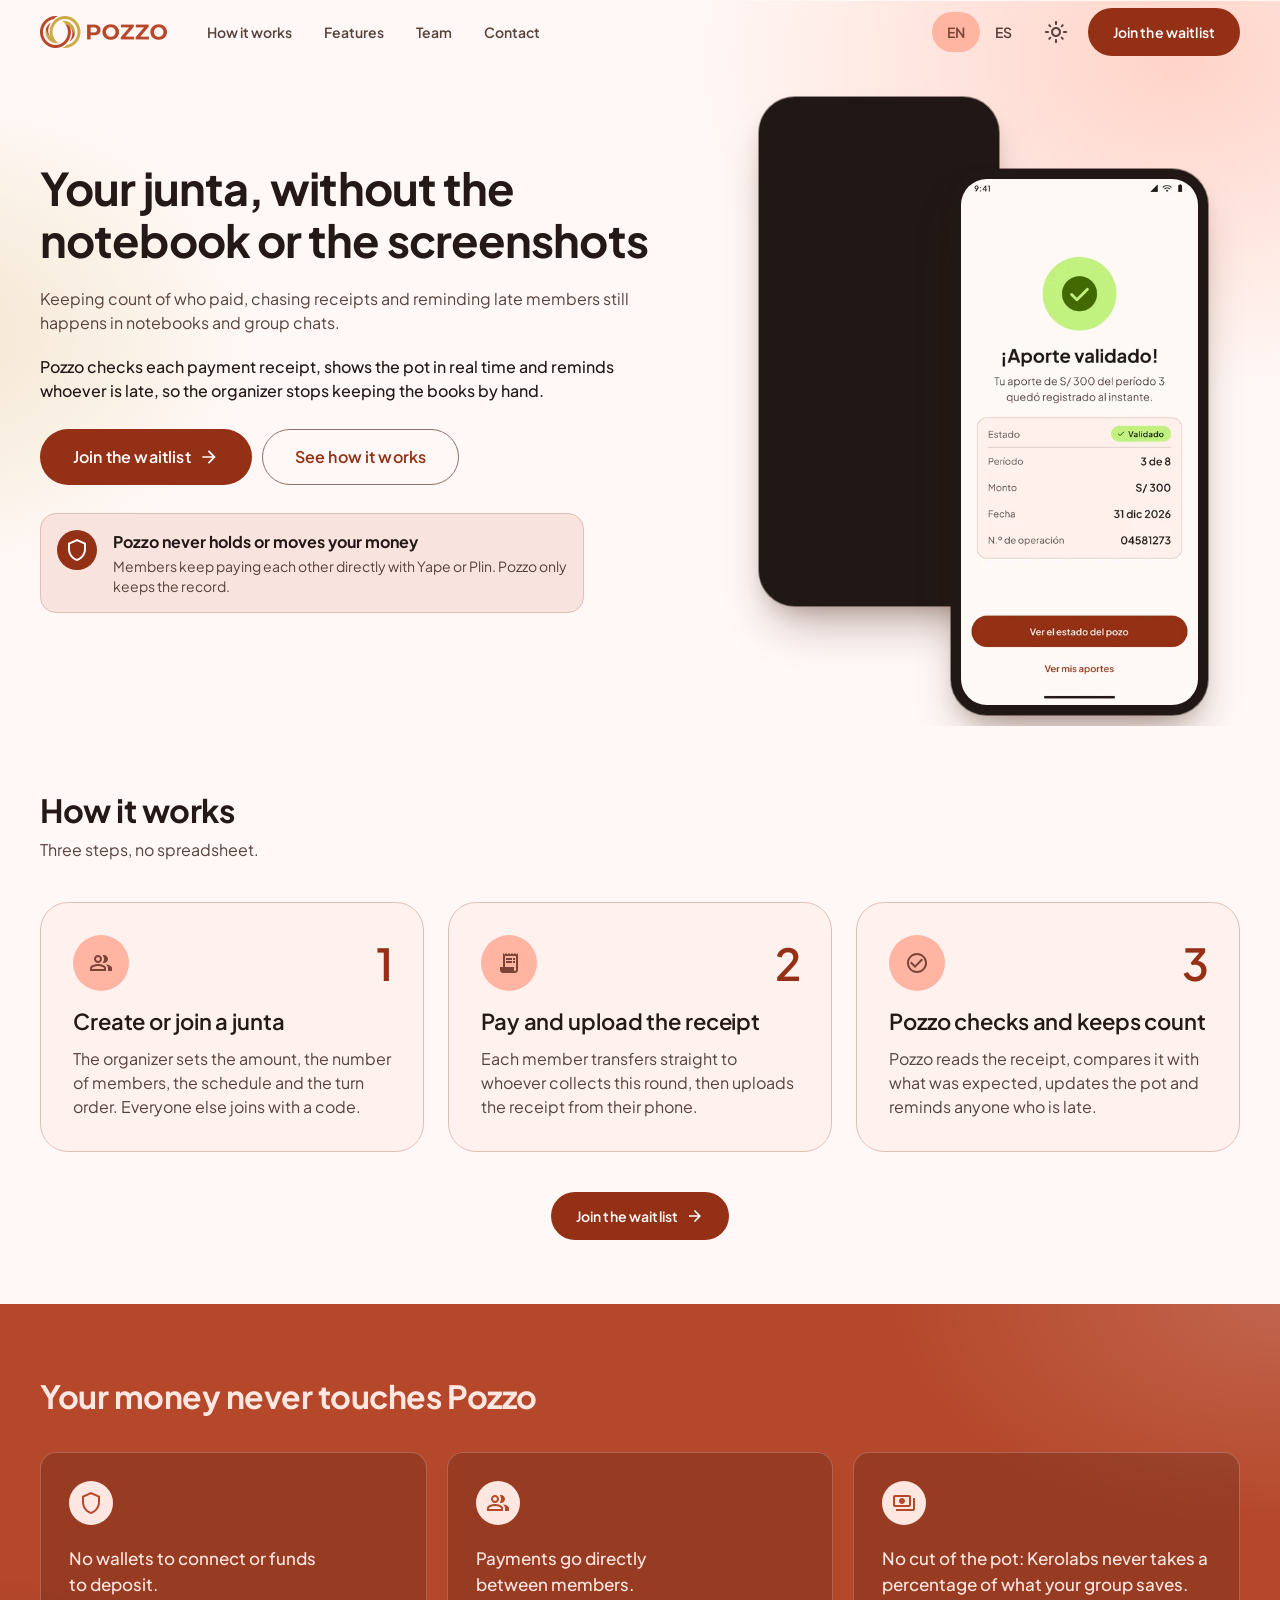
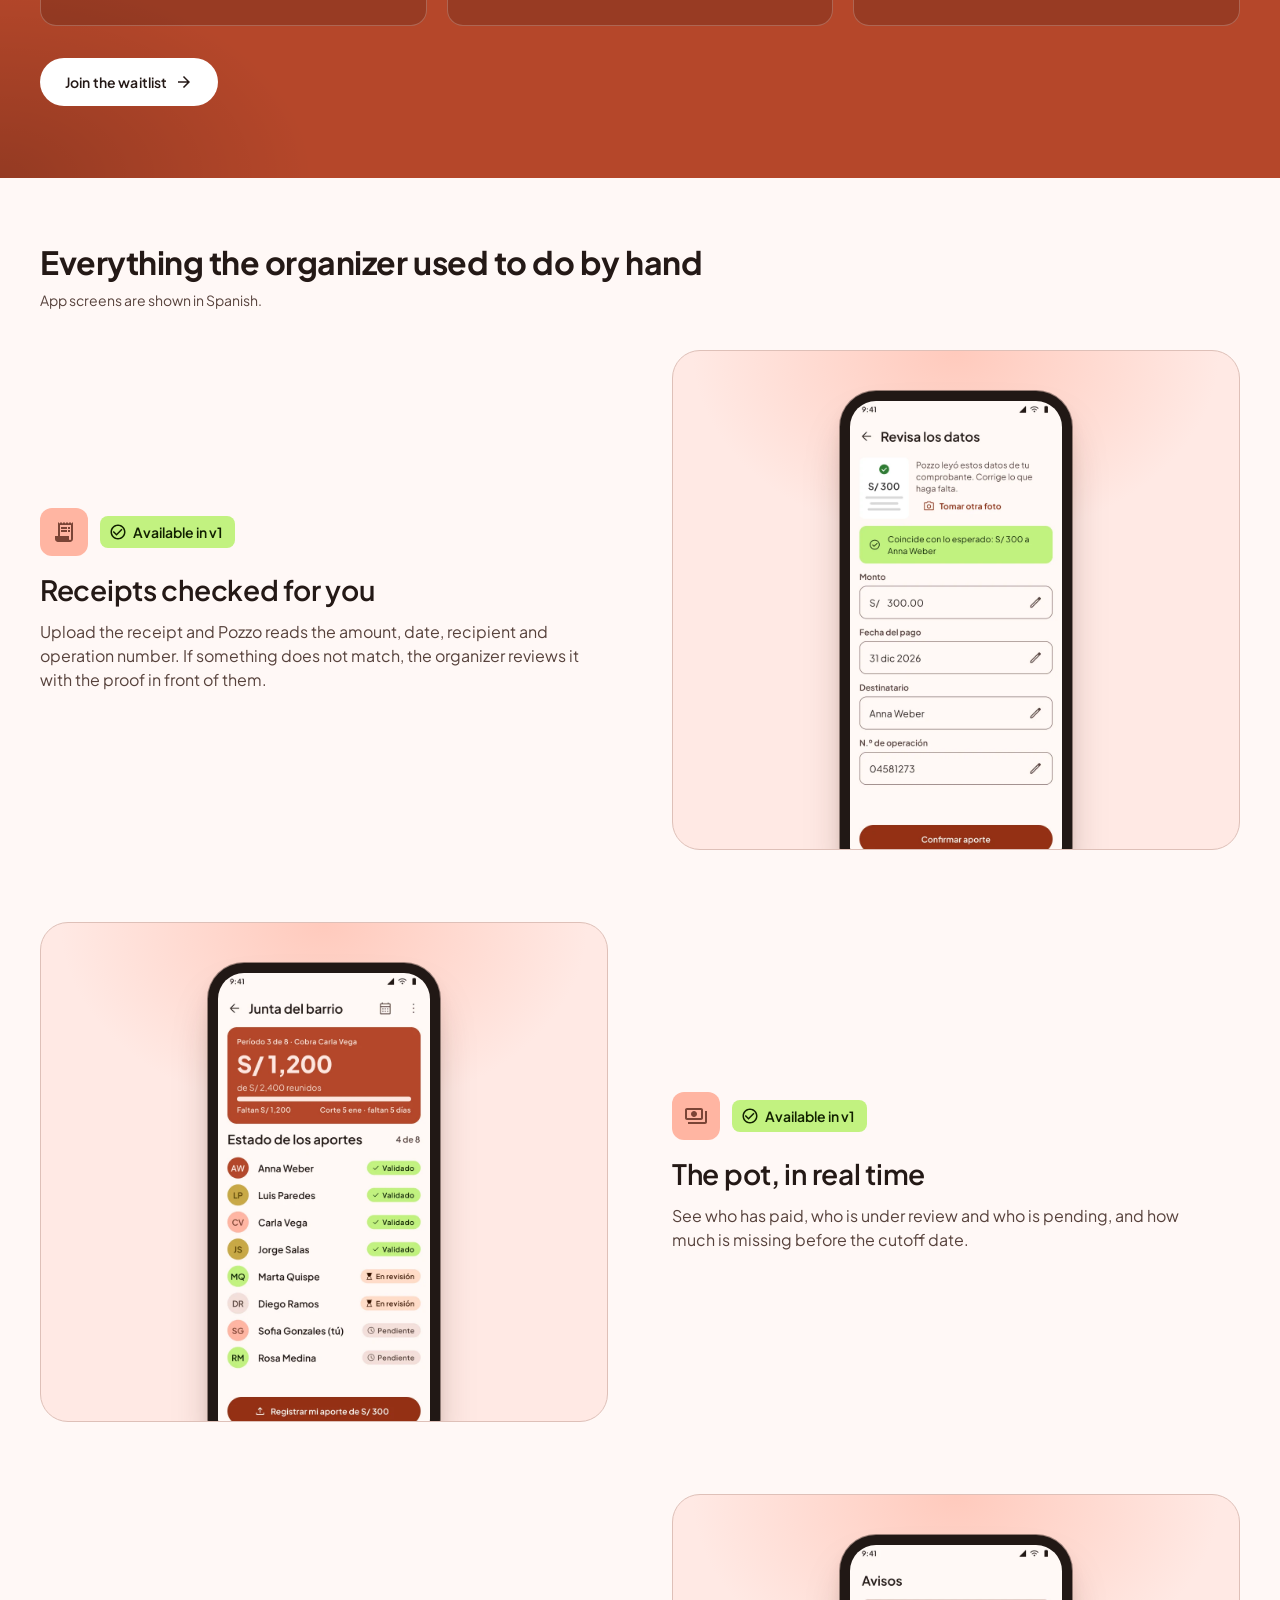
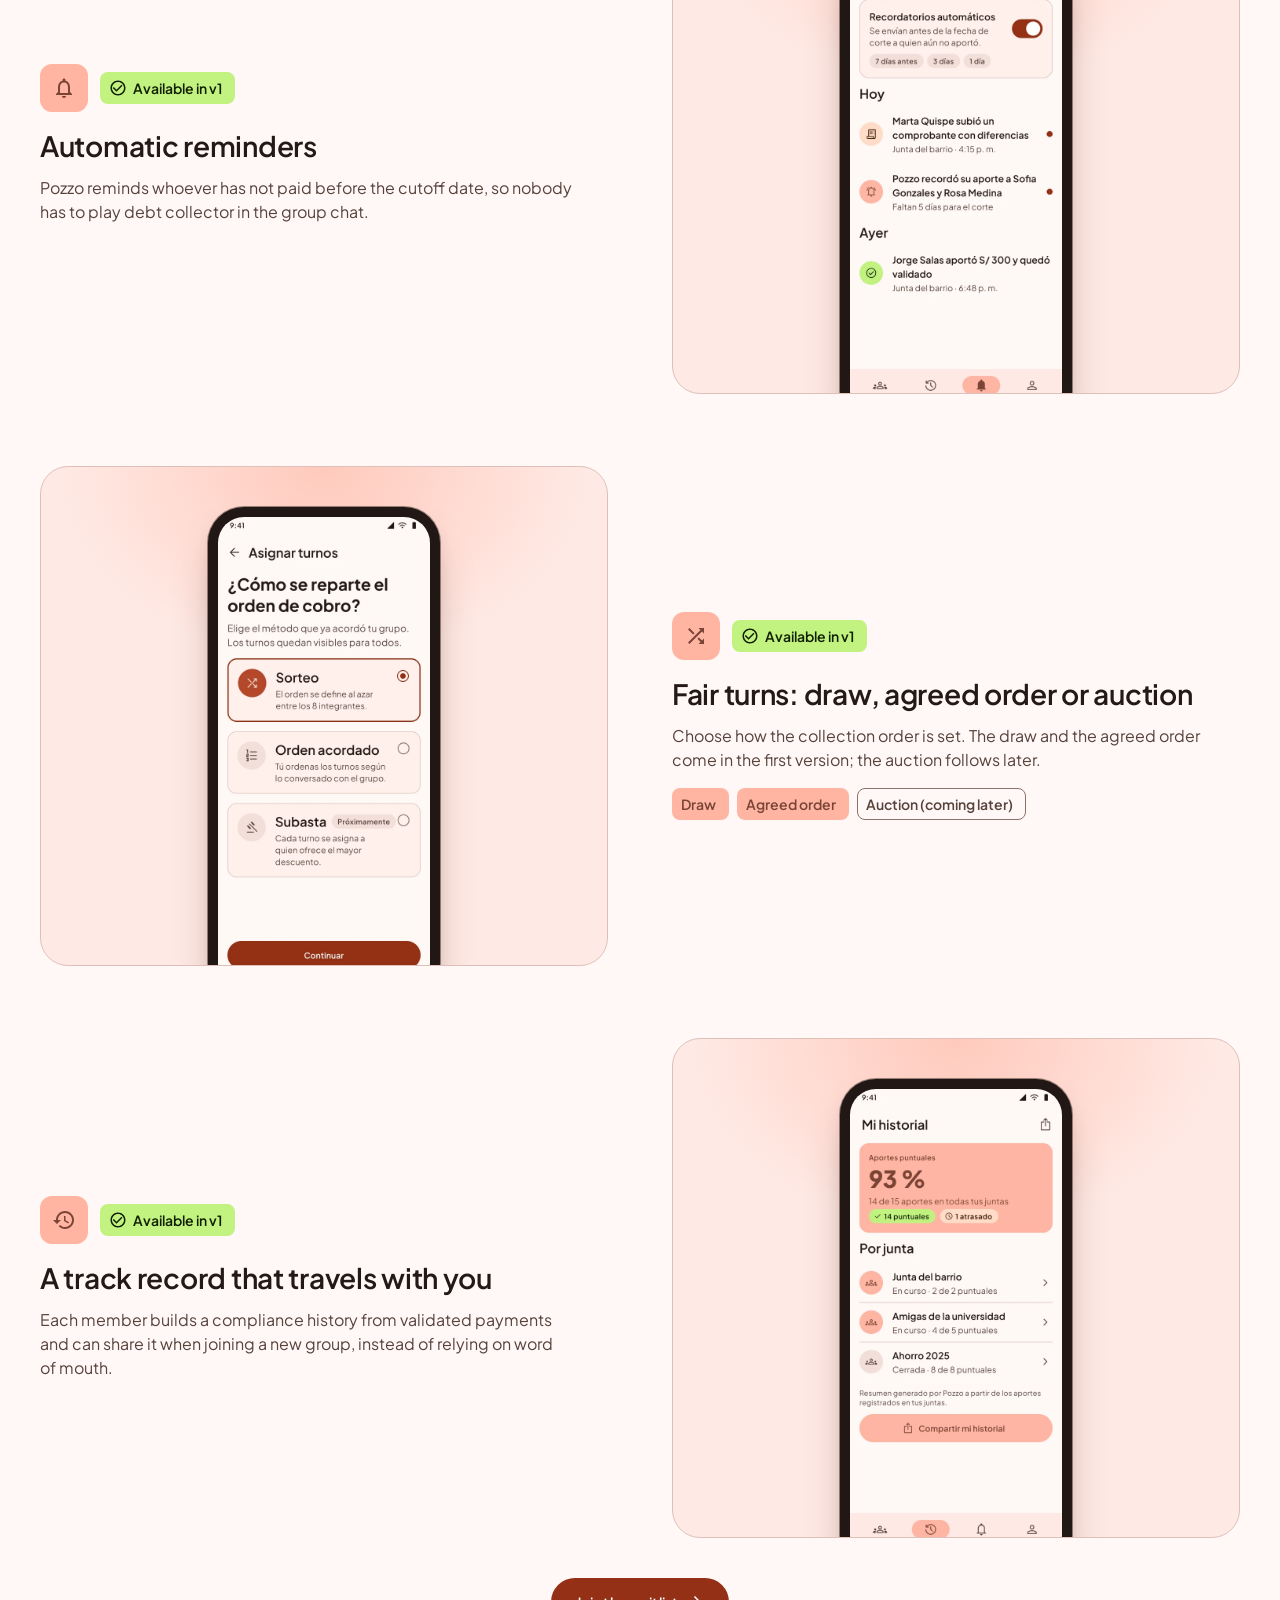
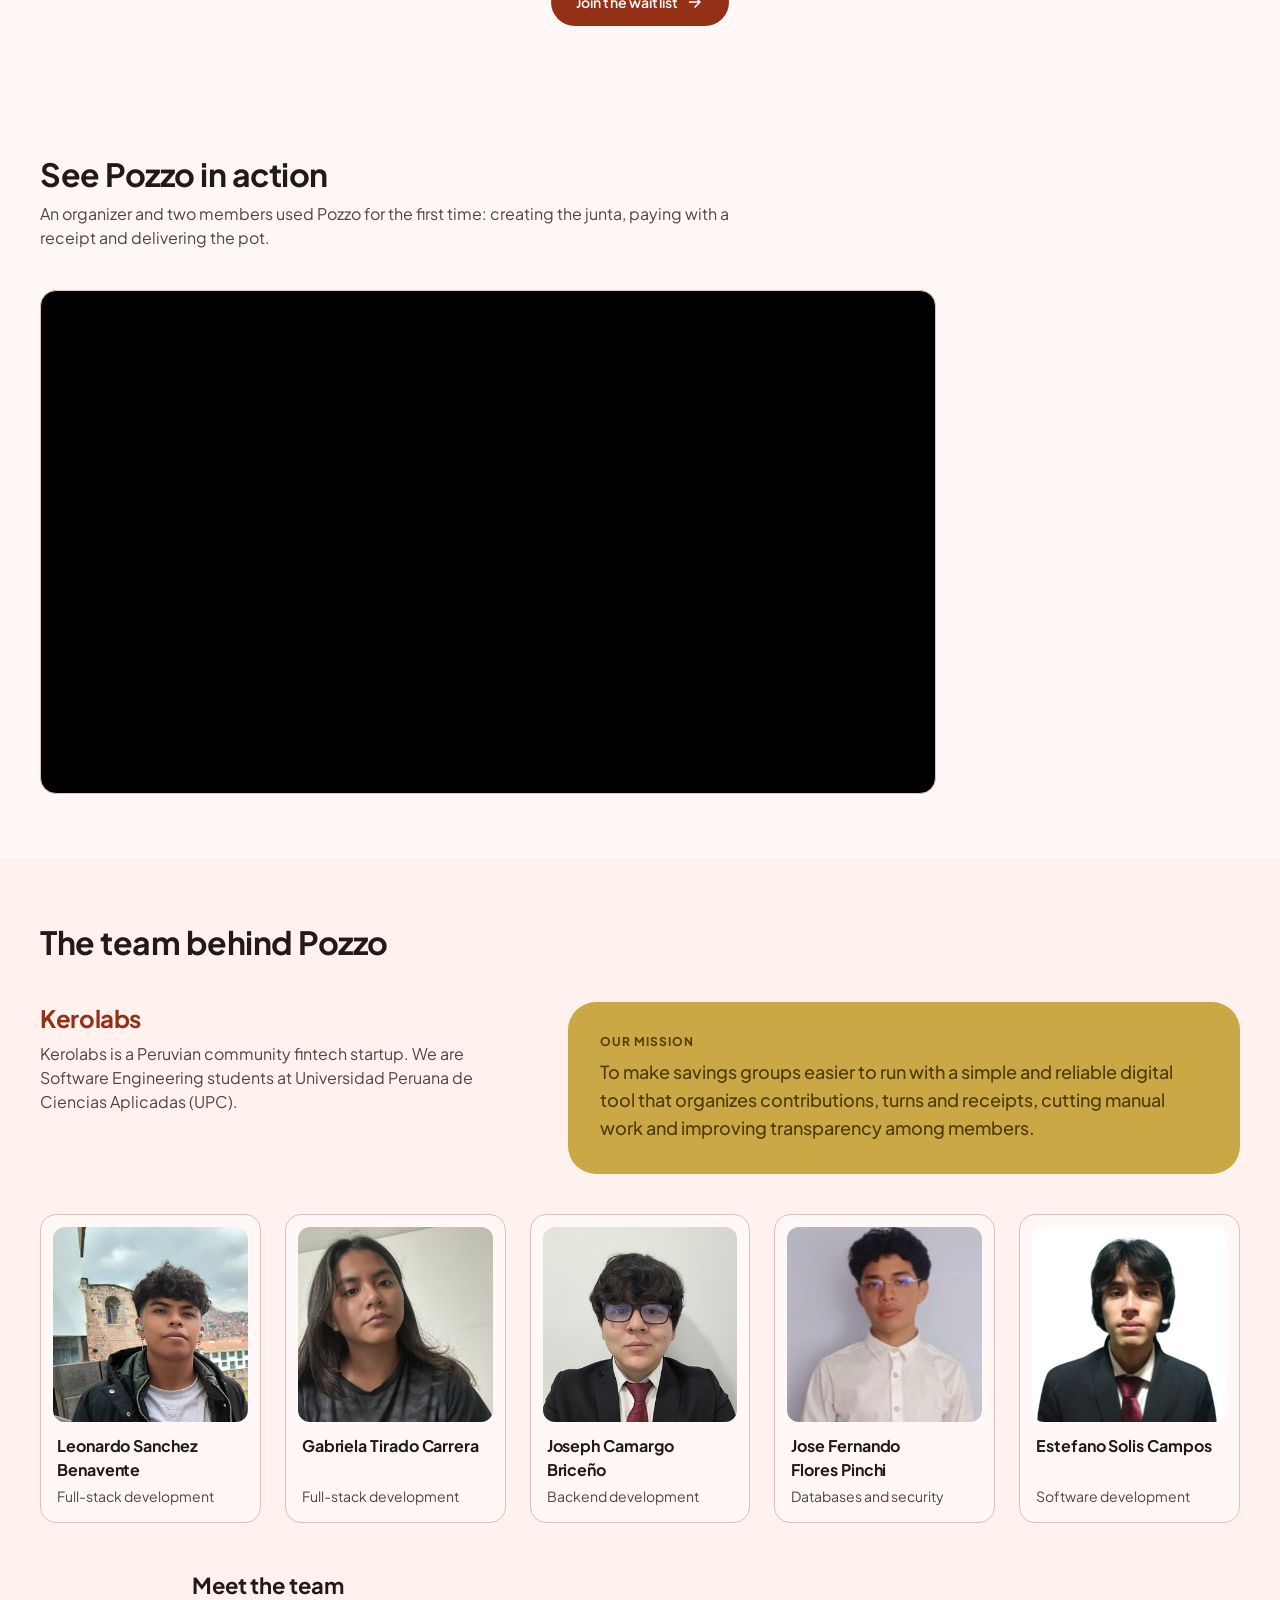
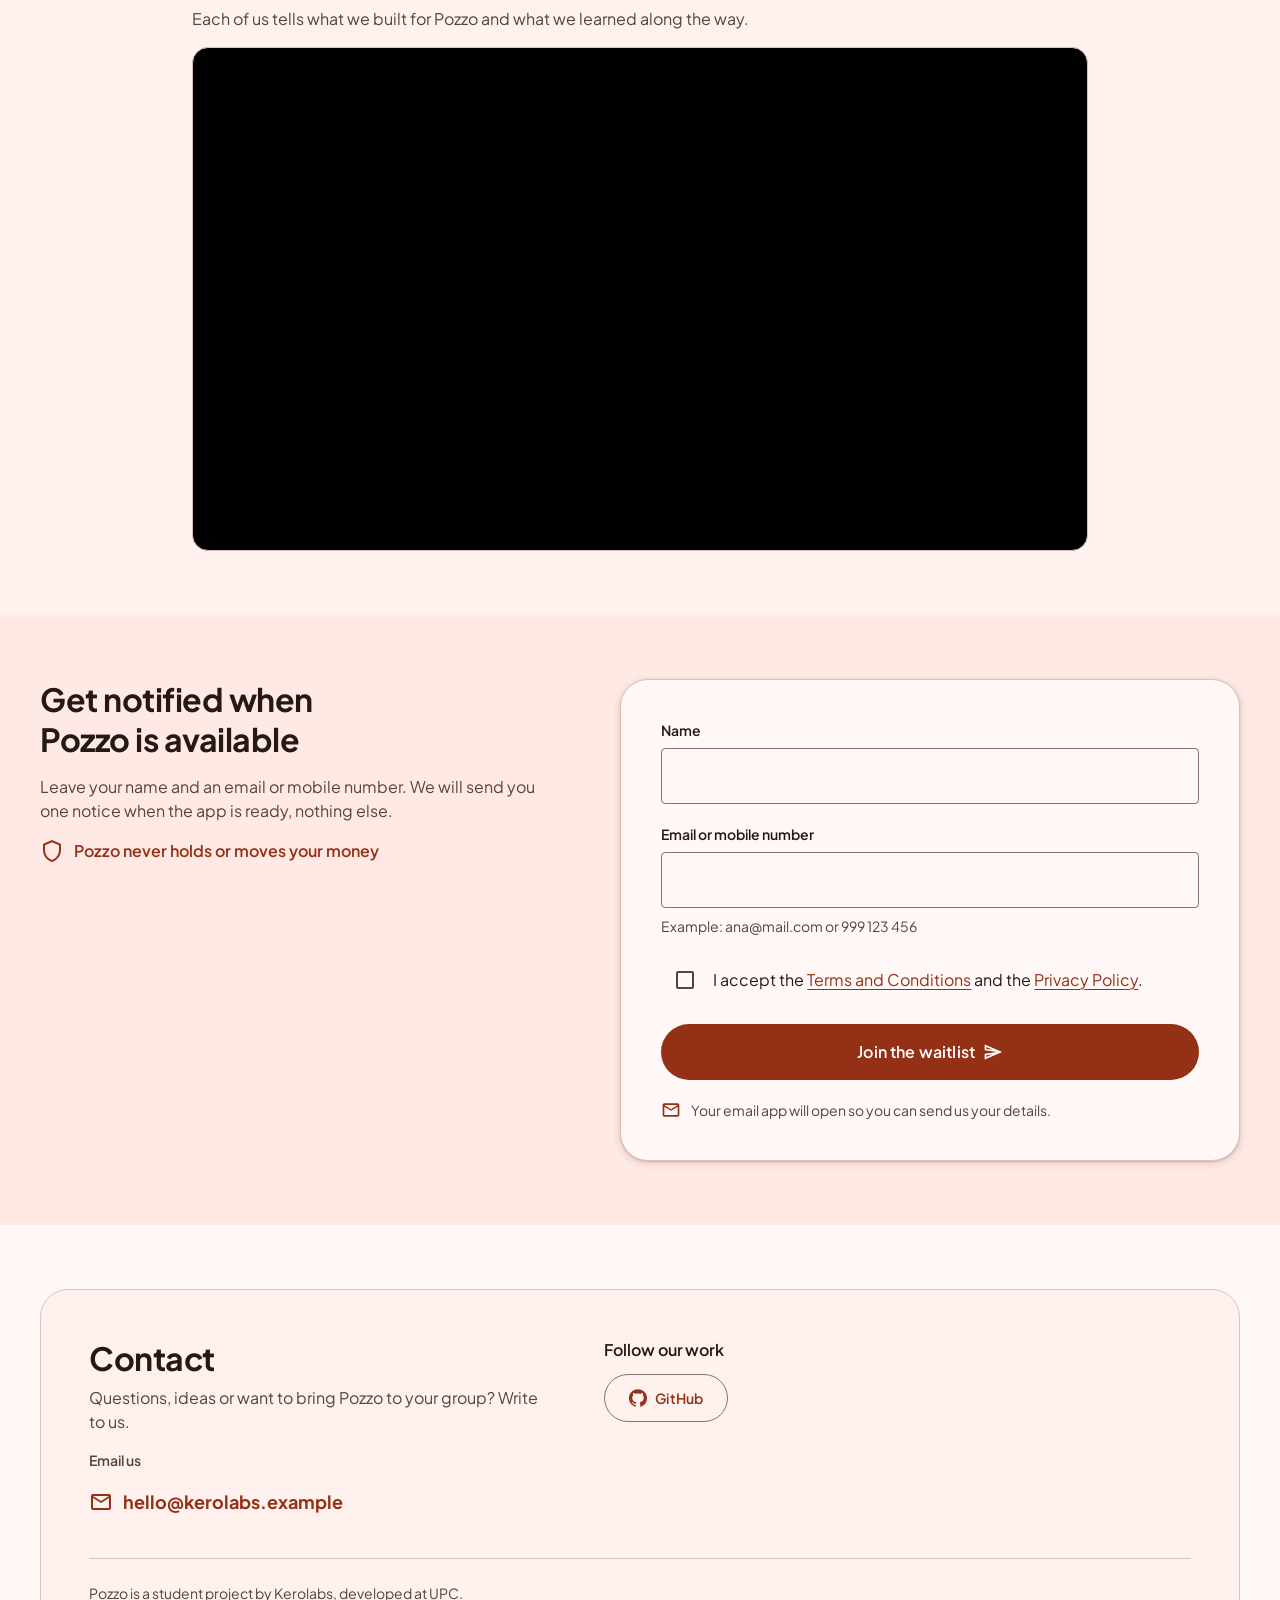
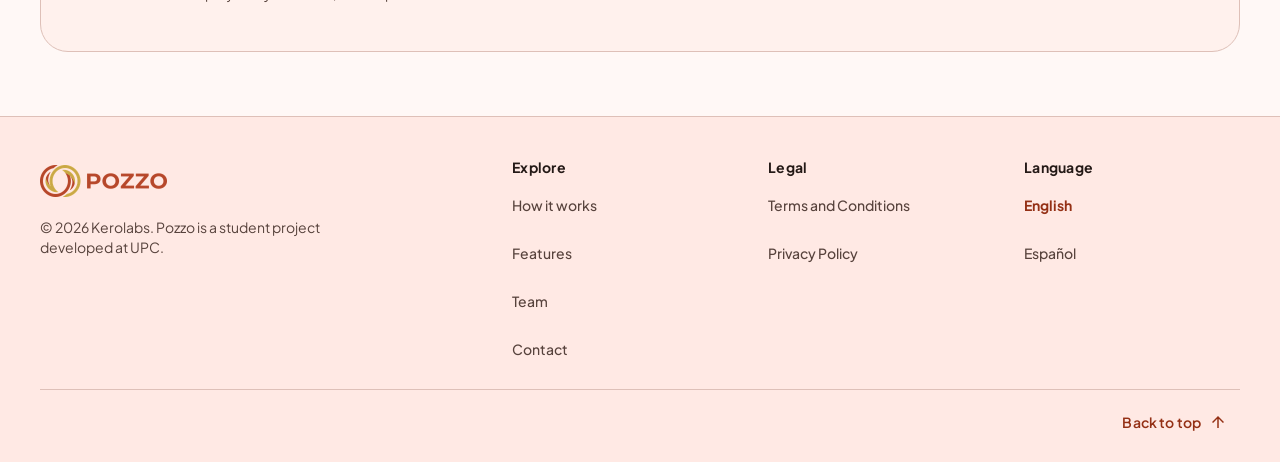
==== commit 263f5e2d: "fix: load the new stylesheet and align the product video GitHub Pages lets browsers keep app.css and" ====
--- a/index.html
+++ b/index.html
@@ -13,7 +13,7 @@
   <link rel="apple-touch-icon" href="./assets/img/apple-touch-icon.png?v=3">
   <link rel="preload" href="./assets/fonts/plus-jakarta-sans-latin-400-normal.woff2" as="font" type="font/woff2" crossorigin>
   <link rel="preload" href="./assets/fonts/plus-jakarta-sans-latin-700-normal.woff2" as="font" type="font/woff2" crossorigin>
-  <link rel="stylesheet" href="./assets/css/app.css">
+  <link rel="stylesheet" href="./assets/css/app.css?v=4">
   <script>
     (() => {
       const root = document.documentElement;
@@ -26,7 +26,7 @@
       } catch {}
     })();
   </script>
-  <script src="./js/app.js" defer></script>
+  <script src="./js/app.js?v=4" defer></script>
 </head>
 
 <body class="has-sticky-cta">
--- a/assets/css/app.css
+++ b/assets/css/app.css
@@ -692,9 +692,9 @@
 .mission__label { margin-bottom: 8px; font-size: 0.75rem; line-height: 1rem; font-weight: 700; letter-spacing: 0.08em; text-transform: uppercase; }
 .mission__text { font-weight: 500; }
 .team-grid { display: flex; flex-wrap: wrap; justify-content: center; gap: 16px; }
-/* Embedded YouTube videos: a 16:9 frame that fills its column up to 56rem. */
-.video-block { display: grid; gap: 8px; max-width: 56rem; margin-inline: auto; }
-.video-block--team { margin-top: 48px; }
+/* Embedded YouTube videos: a 16:9 frame up to 56rem wide, aligned with the section heading. */
+.video-block { display: grid; gap: 8px; max-width: 56rem; }
+.video-block--team { margin: 48px auto 0; }
 .video-block__title { font-size: 1.375rem; line-height: 1.75rem; font-weight: 700; }
 .video-block__intro { margin-bottom: 8px; color: var(--md-on-surface-variant); }
 .video-frame { aspect-ratio: 16 / 9; overflow: hidden; border: 1px solid var(--md-outline-variant); border-radius: var(--shape-lg); background: #000; }
